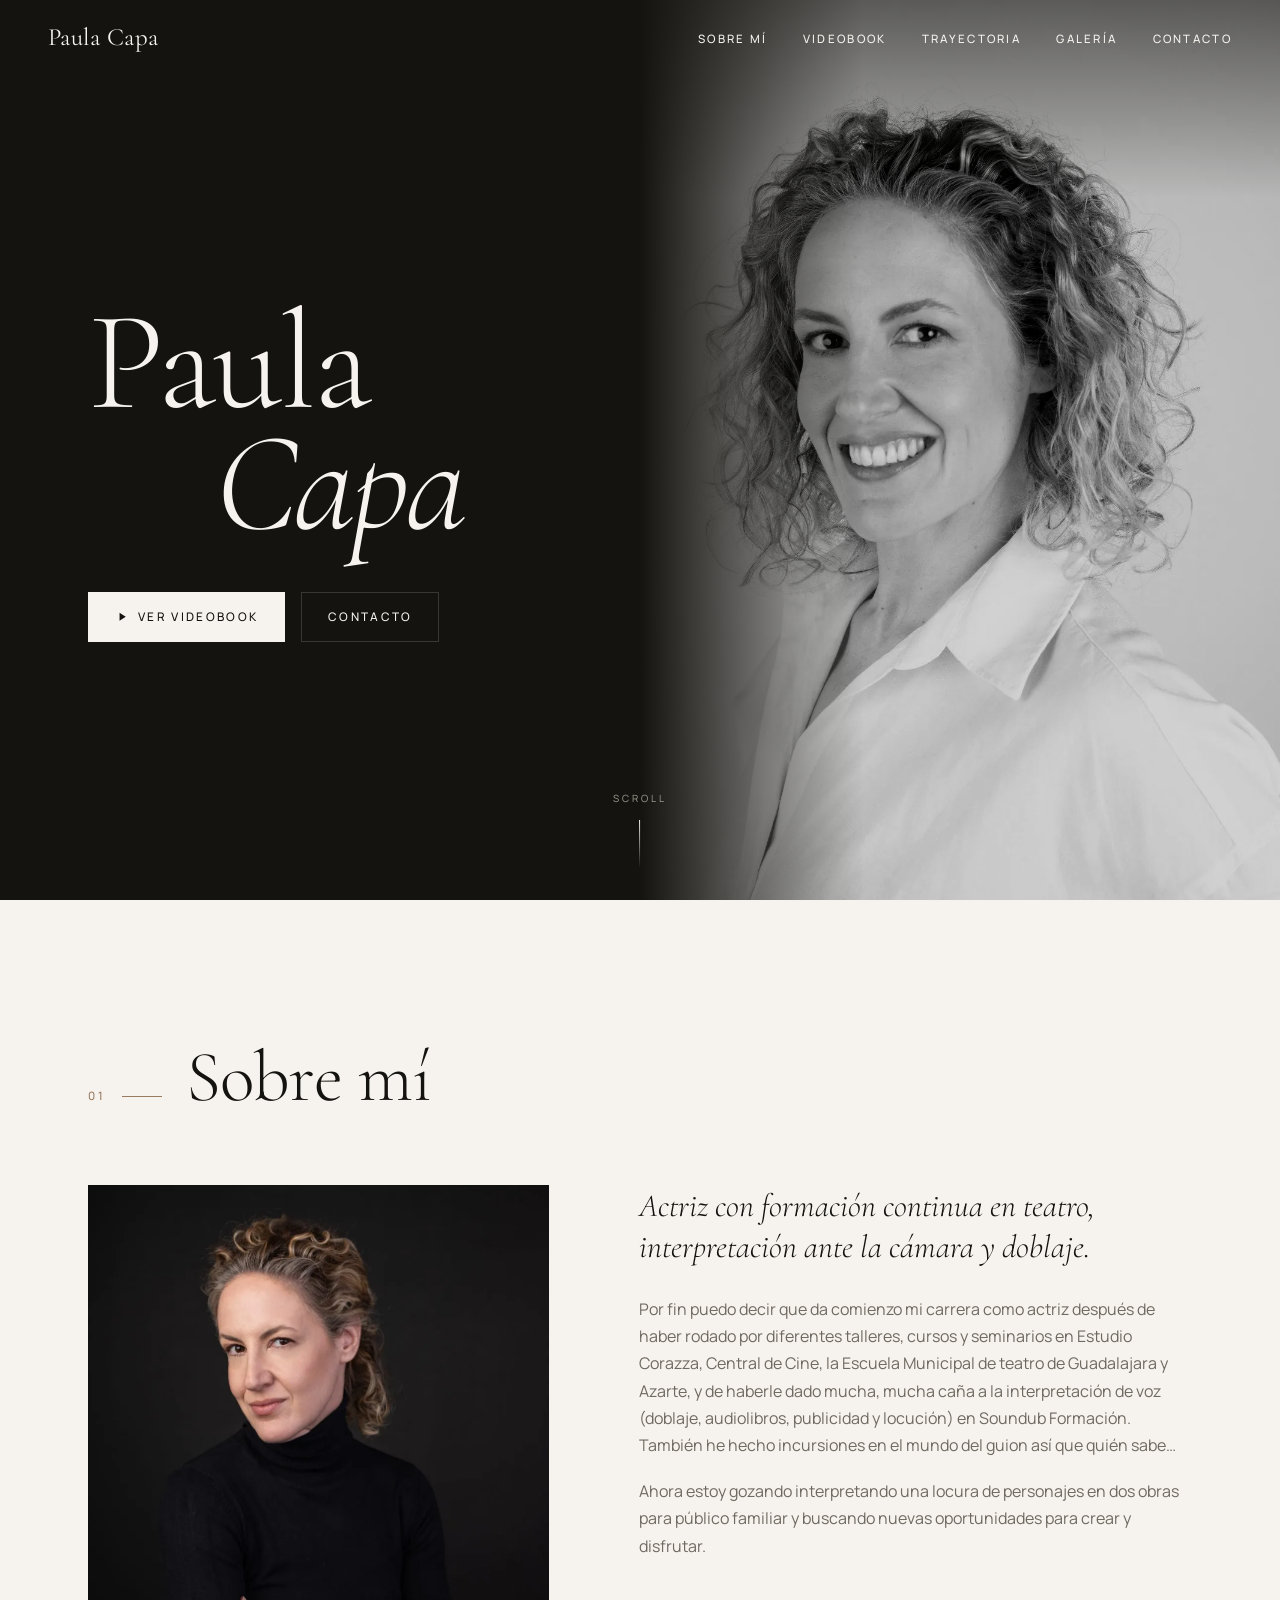
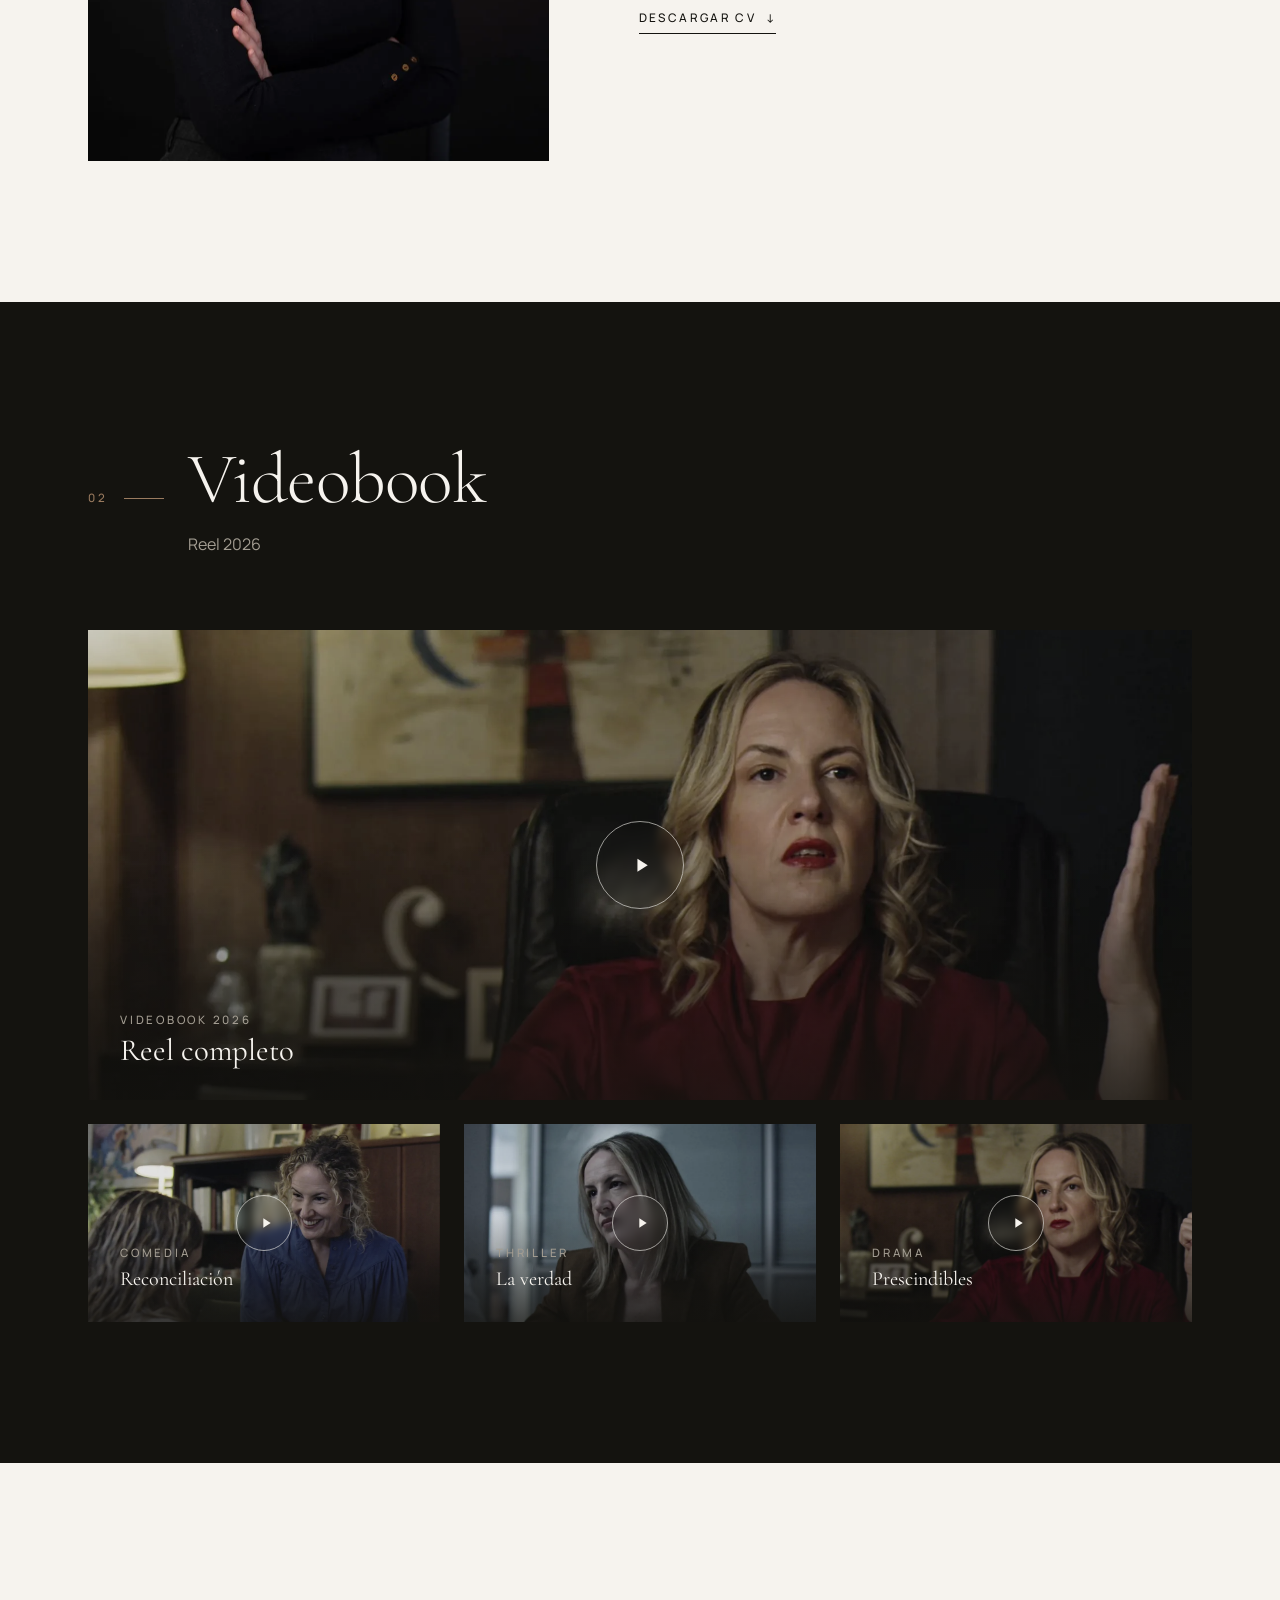
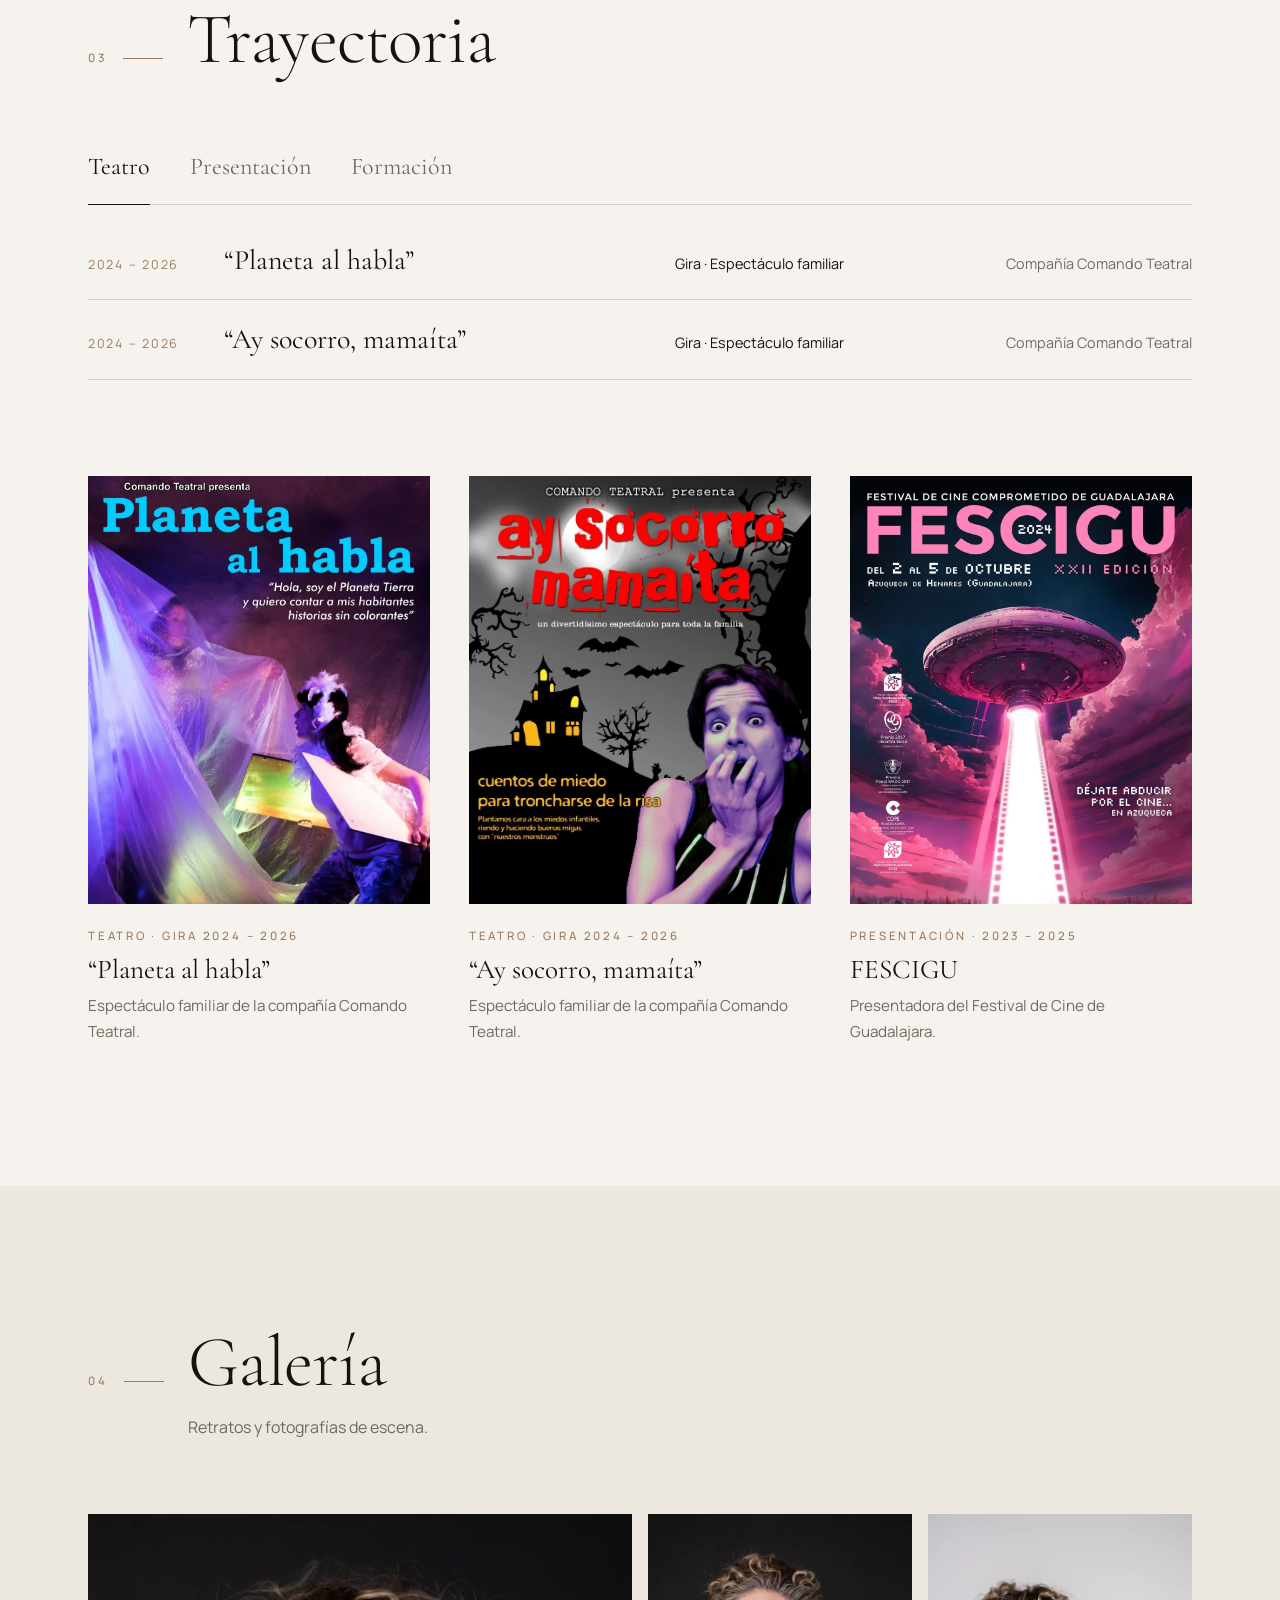
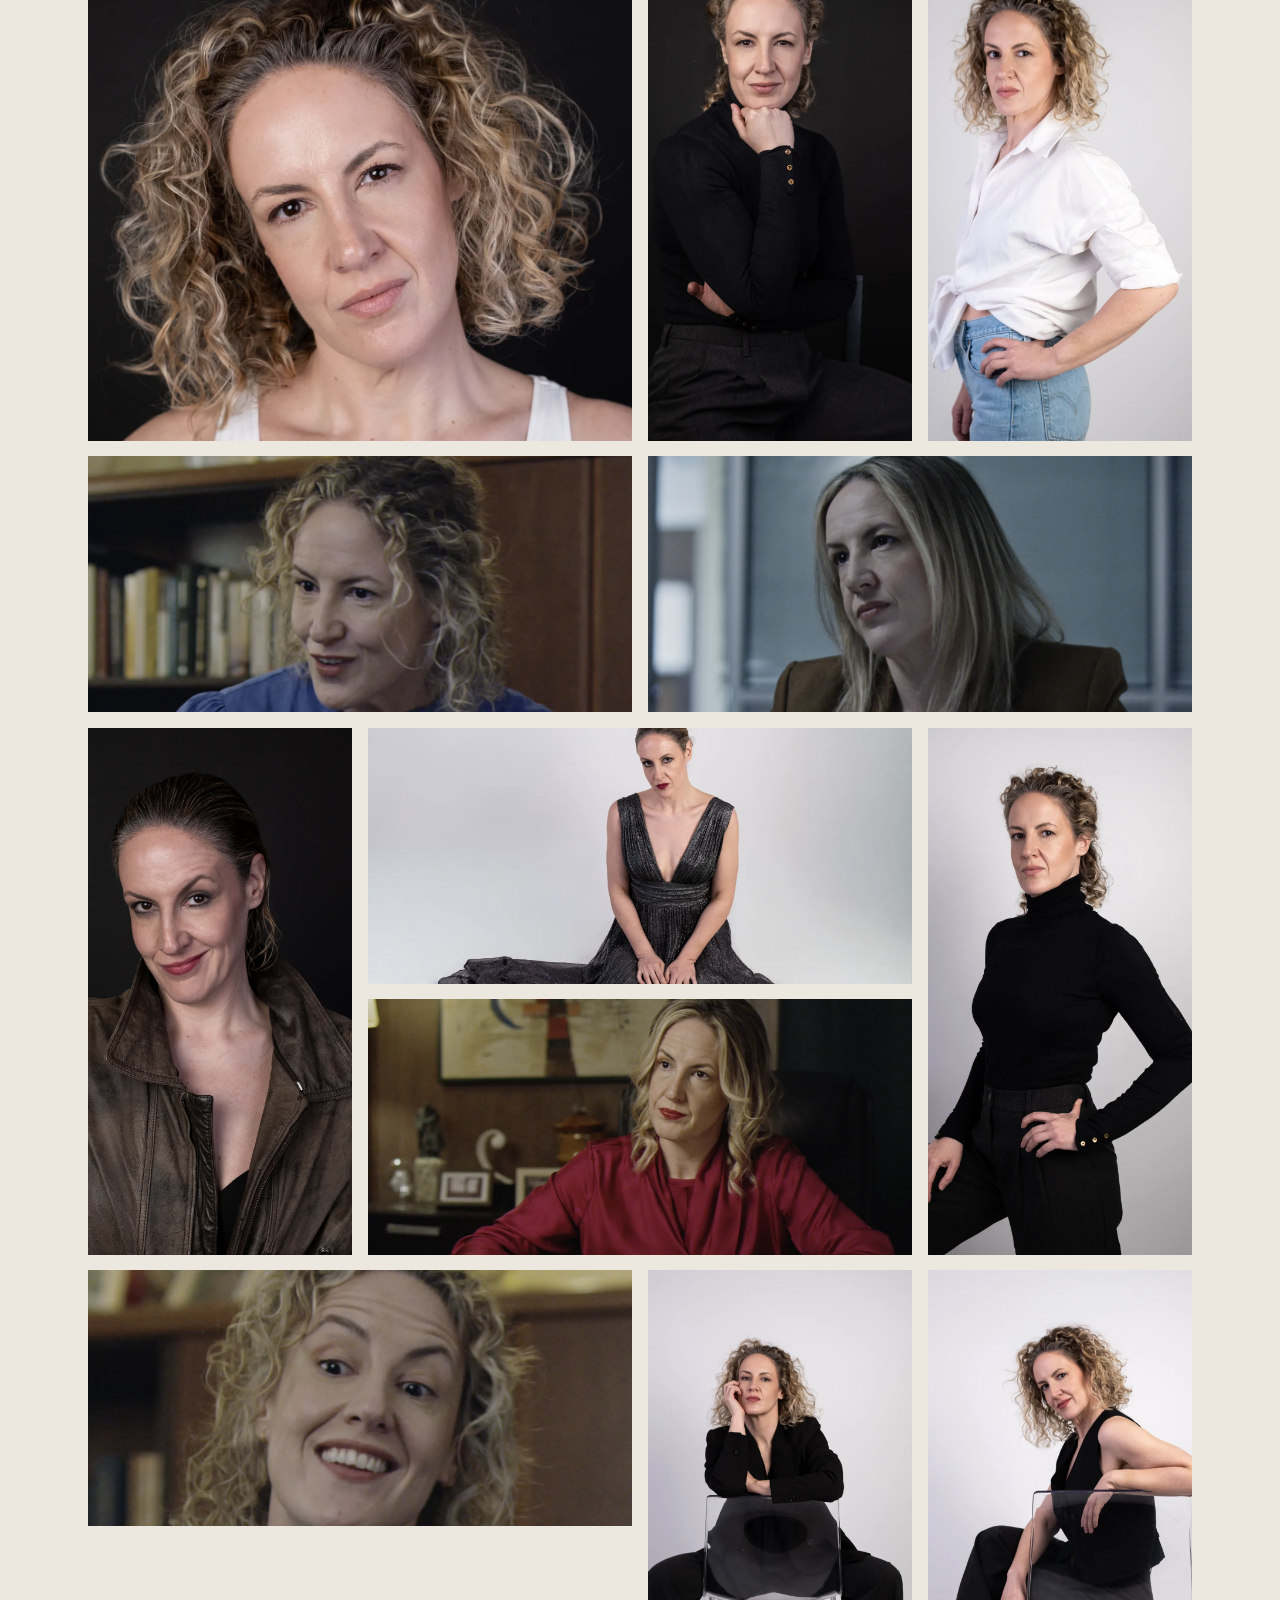
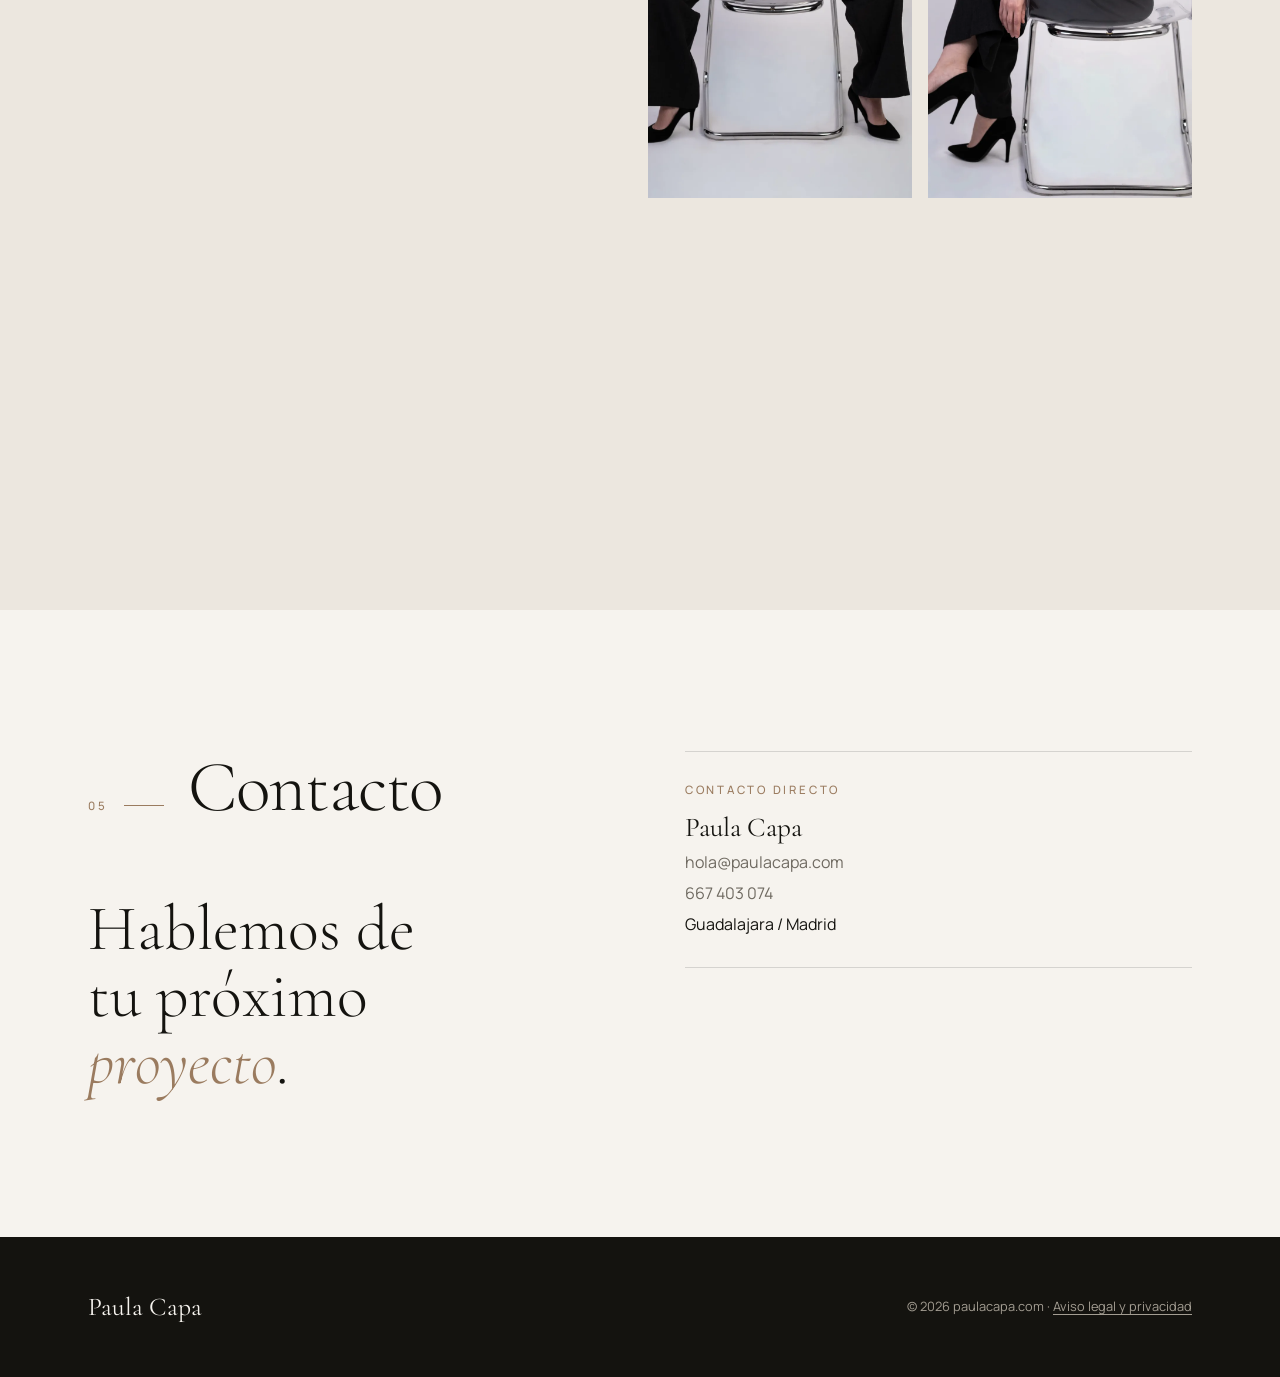
==== index.html @ 939f69a4 "Añadir aviso legal y privacidad, y rediseñar la página 404" ====
<!doctype html>
<html lang="es">
<head>
  <meta charset="utf-8">
  <meta name="viewport" content="width=device-width, initial-scale=1">
  <title>Paula Capa · Actriz</title>
  <meta name="description" content="Web oficial de Paula Capa, actriz formada en teatro, interpretación ante la cámara y doblaje. Guadalajara / Madrid.">
  <link rel="canonical" href="https://paulacapa.com/">

  <meta property="og:type" content="website">
  <meta property="og:url" content="https://paulacapa.com/">
  <meta property="og:site_name" content="Paula Capa">
  <meta property="og:locale" content="es_ES">
  <meta property="og:title" content="Paula Capa · Actriz">
  <meta property="og:description" content="Actriz de teatro, cámara y doblaje. Videobook, trayectoria y contacto.">
  <meta property="og:image" content="https://paulacapa.com/img/og-image.jpg">
  <meta property="og:image:width" content="1200">
  <meta property="og:image:height" content="630">
  <meta property="og:image:alt" content="Paula Capa, actriz">
  <meta name="twitter:card" content="summary_large_image">
  <meta name="twitter:title" content="Paula Capa · Actriz">
  <meta name="twitter:description" content="Actriz de teatro, cámara y doblaje. Videobook, trayectoria y contacto.">
  <meta name="twitter:image" content="https://paulacapa.com/img/og-image.jpg">
  <meta name="theme-color" content="#14130f">

  <!-- Datos estructurados para buscadores: la web, Paula y las escenas del videobook -->
  <script type="application/ld+json">
  {
    "@context": "https://schema.org",
    "@graph": [
      {
        "@type": "WebSite",
        "@id": "https://paulacapa.com/#website",
        "url": "https://paulacapa.com/",
        "name": "Paula Capa",
        "inLanguage": "es",
        "about": { "@id": "https://paulacapa.com/#paula" }
      },
      {
        "@type": "Person",
        "@id": "https://paulacapa.com/#paula",
        "name": "Paula Capa",
        "jobTitle": "Actriz",
        "description": "Actriz con formación continua en teatro, interpretación ante la cámara y doblaje.",
        "url": "https://paulacapa.com/",
        "image": "https://paulacapa.com/img/hero.jpg",
        "email": "mailto:hola@paulacapa.com",
        "telephone": "+34667403074",
        "address": { "@type": "PostalAddress", "addressLocality": "Guadalajara", "addressCountry": "ES" },
        "workLocation": [
          { "@type": "Place", "name": "Guadalajara, España" },
          { "@type": "Place", "name": "Madrid, España" }
        ],
        "knowsAbout": ["Teatro", "Interpretación ante la cámara", "Doblaje", "Locución"],
        "sameAs": ["https://www.youtube.com/@PaulaCapaActriz"]
      },
      {
        "@type": "VideoObject",
        "name": "Reconciliación · Paula Capa",
        "description": "Escena de comedia del videobook de la actriz Paula Capa.",
        "thumbnailUrl": ["https://paulacapa.com/img/escena-1.jpg", "https://i.ytimg.com/vi/hcMBLyJpUlI/hqdefault.jpg"],
        "uploadDate": "2026-10-24T08:51:51-07:00",
        "duration": "PT3M13S",
        "contentUrl": "https://www.youtube.com/watch?v=hcMBLyJpUlI",
        "embedUrl": "https://www.youtube-nocookie.com/embed/hcMBLyJpUlI",
        "actor": { "@id": "https://paulacapa.com/#paula" }
      },
      {
        "@type": "VideoObject",
        "name": "La verdad · Paula Capa",
        "description": "Escena de thriller del videobook de la actriz Paula Capa.",
        "thumbnailUrl": ["https://paulacapa.com/img/escena-2.jpg", "https://i.ytimg.com/vi/iap1M3OZQ5w/hqdefault.jpg"],
        "uploadDate": "2026-10-24T08:50:42-07:00",
        "duration": "PT1M54S",
        "contentUrl": "https://www.youtube.com/watch?v=iap1M3OZQ5w",
        "embedUrl": "https://www.youtube-nocookie.com/embed/iap1M3OZQ5w",
        "actor": { "@id": "https://paulacapa.com/#paula" }
      },
      {
        "@type": "VideoObject",
        "name": "Prescindibles · Paula Capa",
        "description": "Escena dramática del videobook de la actriz Paula Capa.",
        "thumbnailUrl": ["https://paulacapa.com/img/escena-3.jpg", "https://i.ytimg.com/vi/OYvXvXSDY5Y/hqdefault.jpg"],
        "uploadDate": "2026-10-24T08:51:25-07:00",
        "duration": "PT2M50S",
        "contentUrl": "https://www.youtube.com/watch?v=OYvXvXSDY5Y",
        "embedUrl": "https://www.youtube-nocookie.com/embed/OYvXvXSDY5Y",
        "actor": { "@id": "https://paulacapa.com/#paula" }
      }
    ]
  }
  </script>

  <link rel="icon" href="favicon.ico" sizes="48x48">
  <link rel="icon" href="icon-192.png" type="image/png" sizes="192x192">
  <link rel="apple-touch-icon" href="apple-touch-icon.png">

  <link rel="preload" href="fonts/cormorant-garamond.woff2" as="font" type="font/woff2" crossorigin>
  <link rel="preload" href="fonts/manrope.woff2" as="font" type="font/woff2" crossorigin>
  <link rel="stylesheet" href="css/styles.css">

  <!-- Marca las imágenes que aún no existen para mostrar su placeholder -->
  <script>
    document.documentElement.classList.add('js');
    document.addEventListener('error', function (e) {
      var t = e.target;
      if (t.tagName === 'IMG' && t.closest('.media')) t.closest('.media').classList.add('is-empty');
    }, true);
  </script>
  <script src="js/main.js" defer></script>
</head>
<body>

  <a class="skip-link" href="#inicio">Saltar al contenido</a>

  <!-- ============ CABECERA ============ -->
  <header class="site-header" id="top">
    <div class="header-inner">
      <a href="#inicio" class="brand" aria-label="Paula Capa, inicio">Paula Capa</a>

      <nav class="main-nav" id="main-nav" aria-label="Principal">
        <ul>
          <li><a href="#sobre-mi">Sobre mí</a></li>
          <li><a href="#videobook">Videobook</a></li>
          <li><a href="#trayectoria">Trayectoria</a></li>
          <li><a href="#galeria">Galería</a></li>
          <li><a href="#contacto">Contacto</a></li>
        </ul>
      </nav>

      <button class="nav-toggle" aria-controls="main-nav" aria-expanded="false" aria-label="Abrir menú">
        <span></span><span></span>
      </button>
    </div>
  </header>

  <main>

    <!-- ============ HERO ============ -->
    <section class="hero" id="inicio">
      <div class="hero-media">
        <figure class="media media--hero" data-label="Retrato principal · vertical">
          <picture><source srcset="img/hero.webp" type="image/webp"><img src="img/hero.jpg" alt="Retrato de Paula Capa" width="1066" height="1600" fetchpriority="high"></picture>
        </figure>
      </div>

      <div class="hero-content">
        <h1 class="hero-title reveal">
          <span>Paula</span>
          <span class="indent">Capa</span>
        </h1>
        <div class="hero-actions reveal">
          <a href="#videobook" class="btn btn--solid">
            <svg viewBox="0 0 24 24" aria-hidden="true"><path d="M8 5v14l11-7z"/></svg>
            Ver videobook
          </a>
          <a href="#contacto" class="btn btn--ghost">Contacto</a>
        </div>
      </div>

      <a href="#sobre-mi" class="scroll-cue" aria-label="Ir a Sobre mí">
        <span>Scroll</span>
      </a>
    </section>

    <!-- ============ SOBRE MÍ ============ -->
    <section class="section about" id="sobre-mi">
      <div class="container">
        <header class="section-head reveal">
          <span class="section-index">01</span>
          <h2 class="section-title">Sobre mí</h2>
        </header>

        <div class="about-grid">
          <figure class="media media--portrait about-photo reveal" data-label="Retrato · Sobre mí">
            <picture><source srcset="img/sobre-mi.webp" type="image/webp"><img src="img/sobre-mi.jpg" alt="Paula Capa con jersey negro, sonriendo" loading="lazy" width="933" height="1400"></picture>
          </figure>

          <div class="about-text">
            <p class="lead reveal">
              Actriz con formación continua en teatro, interpretación ante la cámara y doblaje.
            </p>
            <p class="reveal">
              Por fin puedo decir que da comienzo mi carrera como actriz después de haber rodado por diferentes
              talleres, cursos y seminarios en Estudio Corazza, Central de Cine, la Escuela Municipal de teatro
              de Guadalajara y Azarte, y de haberle dado mucha, mucha caña a la interpretación de voz (doblaje,
              audiolibros, publicidad y locución) en Soundub Formación. También he hecho incursiones en el mundo
              del guion así que quién sabe…
            </p>
            <p class="reveal">
              Ahora estoy gozando interpretando una locura de personajes en dos obras para público familiar y
              buscando nuevas oportunidades para crear y disfrutar.
            </p>

            <div class="about-actions reveal">
              <a href="docs/cv-paula-capa.pdf" class="link-arrow" download>Descargar CV <span aria-hidden="true">↓</span></a>
            </div>
          </div>
        </div>
      </div>
    </section>

    <!-- ============ VIDEOBOOK ============ -->
    <section class="section section--dark videobook" id="videobook">
      <div class="container">
        <header class="section-head reveal">
          <span class="section-index">02</span>
          <h2 class="section-title">Videobook</h2>
          <p class="section-intro">Reel 2026</p>
        </header>

        <!--
          data-youtube admite el ID del vídeo (p. ej. dQw4w9WgXcQ) o cualquier enlace de YouTube
          (youtube.com/watch?v=…, youtu.be/…, youtube.com/shorts/…). Vacío muestra «Vídeo próximamente».
        -->
        <button class="video-card video-card--main reveal" data-youtube="" aria-label="Reproducir videobook">
          <figure class="media media--cinema" data-label="Miniatura del videobook">
            <picture><source srcset="img/videobook.webp" type="image/webp"><img src="img/videobook.jpg" alt="Videobook de Paula Capa" width="2000" height="815"></picture>
          </figure>
          <span class="play" aria-hidden="true"><svg viewBox="0 0 24 24"><path d="M8 5v14l11-7z"/></svg></span>
          <span class="video-caption">
            <span class="video-kicker">Videobook 2026</span>
            <span class="video-title">Reel completo</span>
          </span>
        </button>

        <div class="video-row">
          <button class="video-card reveal" data-youtube="hcMBLyJpUlI" aria-label="Reproducir escena «Reconciliación»">
            <figure class="media media--wide" data-label="Reconciliación · 16:9">
              <picture><source srcset="img/escena-1.webp" type="image/webp"><img src="img/escena-1.jpg" alt="Fotograma de «Reconciliación»" loading="lazy" width="1200" height="718"></picture>
            </figure>
            <span class="play play--sm" aria-hidden="true"><svg viewBox="0 0 24 24"><path d="M8 5v14l11-7z"/></svg></span>
            <span class="video-caption">
              <span class="video-kicker">Comedia</span>
              <span class="video-title">Reconciliación</span>
            </span>
          </button>
          <button class="video-card reveal" data-youtube="iap1M3OZQ5w" aria-label="Reproducir escena «La verdad»">
            <figure class="media media--wide" data-label="La verdad · 16:9">
              <picture><source srcset="img/escena-2.webp" type="image/webp"><img src="img/escena-2.jpg" alt="Fotograma de «La verdad»" loading="lazy" width="1200" height="600"></picture>
            </figure>
            <span class="play play--sm" aria-hidden="true"><svg viewBox="0 0 24 24"><path d="M8 5v14l11-7z"/></svg></span>
            <span class="video-caption">
              <span class="video-kicker">Thriller</span>
              <span class="video-title">La verdad</span>
            </span>
          </button>
          <button class="video-card reveal" data-youtube="OYvXvXSDY5Y" aria-label="Reproducir escena «Prescindibles»">
            <figure class="media media--wide" data-label="Prescindibles · 16:9">
              <picture><source srcset="img/escena-3.webp" type="image/webp"><img src="img/escena-3.jpg" alt="Fotograma de «Prescindibles»" loading="lazy" width="2000" height="850"></picture>
            </figure>
            <span class="play play--sm" aria-hidden="true"><svg viewBox="0 0 24 24"><path d="M8 5v14l11-7z"/></svg></span>
            <span class="video-caption">
              <span class="video-kicker">Drama</span>
              <span class="video-title">Prescindibles</span>
            </span>
          </button>
        </div>
      </div>
    </section>

    <!-- ============ TRAYECTORIA ============ -->
    <section class="section credits" id="trayectoria">
      <div class="container">
        <header class="section-head reveal">
          <span class="section-index">03</span>
          <h2 class="section-title">Trayectoria</h2>
        </header>

        <div class="tabs reveal" role="tablist" aria-label="Categorías de trayectoria">
          <button role="tab" id="tab-teatro" aria-controls="panel-teatro" aria-selected="true">Teatro</button>
          <button role="tab" id="tab-presentacion" aria-controls="panel-presentacion" aria-selected="false" tabindex="-1">Presentación</button>
          <button role="tab" id="tab-formacion" aria-controls="panel-formacion" aria-selected="false" tabindex="-1">Formación</button>
        </div>

        <div class="tab-panel" id="panel-teatro" role="tabpanel" aria-labelledby="tab-teatro">
          <ol class="credit-list">
            <li><span class="c-year">2024 – 2026</span><span class="c-title">“Planeta al habla”</span><span class="c-role">Gira · Espectáculo familiar</span><span class="c-dir">Compañía Comando Teatral</span></li>
            <li><span class="c-year">2024 – 2026</span><span class="c-title">“Ay socorro, mamaíta”</span><span class="c-role">Gira · Espectáculo familiar</span><span class="c-dir">Compañía Comando Teatral</span></li>
          </ol>
        </div>

        <div class="tab-panel" id="panel-presentacion" role="tabpanel" aria-labelledby="tab-presentacion" hidden>
          <ol class="credit-list">
            <li><span class="c-year">2023 – 2025</span><span class="c-title">Festival de Cine de Guadalajara</span><span class="c-role">Presentadora</span><span class="c-dir">FESCIGU</span></li>
          </ol>
        </div>

        <div class="tab-panel" id="panel-formacion" role="tabpanel" aria-labelledby="tab-formacion" hidden>
          <ol class="credit-list credit-list--detail">
            <li><span class="c-year">2025 – 2026</span><span class="c-title">Técnicas Tony Barr y Lesly Kahn<small class="c-detail">Central de Cine, con Javier Alcina</small></span><span class="c-role">Cámara</span></li>
            <li><span class="c-year">2025 – 2026</span><span class="c-title">Montaje “Manzanas”<small class="c-detail">Escuela de Teatro de Guadalajara, dirigido por Ana Vélez</small></span><span class="c-role">Teatro</span></li>
            <li><span class="c-year">2025 – 2026</span><span class="c-title">Montaje “Roxane Tenorio”<small class="c-detail">Escuela de Teatro de Guadalajara, dirigido por Ana Vélez</small></span><span class="c-role">Teatro</span></li>
            <li><span class="c-year">2025 – 2026</span><span class="c-title">Curso de ficción sonora<small class="c-detail">Proceso completo de creación y producción: guion, grabación de voces y postproducción</small></span><span class="c-role">Audiovisual</span></li>
            <li><span class="c-year">2024 – 2025</span><span class="c-title">Producción y distribución de vídeo podcasts<small class="c-detail">RTVE</small></span><span class="c-role">Audiovisual</span></li>
            <li><span class="c-year">2024 – 2025</span><span class="c-title">Guion de series de ficción<small class="c-detail">RTVE</small></span><span class="c-role">Audiovisual</span></li>
            <li><span class="c-year">2024 – 2025</span><span class="c-title">Taller de teatro en verso<small class="c-detail">Con Ana Vélez, en la Escuela de Teatro de Guadalajara</small></span><span class="c-role">Teatro</span></li>
            <li><span class="c-year">2024 – 2025</span><span class="c-title">Montaje “Soy Federico”<small class="c-detail">Dramaturgia y dirección de Ana Vélez, basado en las obras de Lorca</small></span><span class="c-role">Teatro</span></li>
            <li><span class="c-year">2023 – 2024</span><span class="c-title">Doblaje - Equiparación profesional<small class="c-detail">Soundub</small></span><span class="c-role">Doblaje</span></li>
            <li><span class="c-year">2023 – 2024</span><span class="c-title">Seminario Cuerpo Expresivo<small class="c-detail">Estudio Corazza, con Virginia de la Cruz y Pedro González</small></span><span class="c-role">Teatro</span></li>
            <li><span class="c-year">2023 – 2024</span><span class="c-title">Interpretación ante la cámara<small class="c-detail">Central de Cine: bases de la interpretación (Rocío Vidal), micro-emociones (Carmen Rico), arquetipos (Santi Senso), técnicas Tony Barr y Lesly Kahn (Javier Alcina) y técnica Chéjov (Eva Manjón)</small></span><span class="c-role">Cámara</span></li>
            <li><span class="c-year">2022 – 2023</span><span class="c-title">Curso de especialización de voz<small class="c-detail">Soundub: doblaje, publicidad, audiolibros y locución</small></span><span class="c-role">Doblaje</span></li>
            <li><span class="c-year">2022 – 2023</span><span class="c-title">Entrenamiento actoral de iniciación<small class="c-detail">Estudio Corazza, con Violeta Pérez</small></span><span class="c-role">Teatro</span></li>
          </ol>
        </div>

        <!-- Proyectos destacados -->
        <div class="highlights">
          <article class="highlight reveal">
            <figure class="media media--card" data-label="“Planeta al habla” · 4:5">
              <picture><source srcset="img/proyecto-1.webp" type="image/webp"><img src="img/proyecto-1.jpg" alt="Cartel de «Planeta al habla», de Comando Teatral" loading="lazy" width="957" height="1239"></picture>
            </figure>
            <p class="highlight-meta">Teatro · Gira 2024 – 2026</p>
            <h3 class="highlight-title">“Planeta al habla”</h3>
            <p>Espectáculo familiar de la compañía Comando Teatral.</p>
          </article>
          <article class="highlight reveal">
            <figure class="media media--card media--top" data-label="“Ay socorro, mamaíta” · 4:5">
              <picture><source srcset="img/proyecto-2.webp" type="image/webp"><img src="img/proyecto-2.jpg" alt="Cartel de «Ay socorro, mamaíta», de Comando Teatral" loading="lazy" width="785" height="1111"></picture>
            </figure>
            <p class="highlight-meta">Teatro · Gira 2024 – 2026</p>
            <h3 class="highlight-title">“Ay socorro, mamaíta”</h3>
            <p>Espectáculo familiar de la compañía Comando Teatral.</p>
          </article>
          <article class="highlight reveal">
            <figure class="media media--card media--top" data-label="FESCIGU · 4:5">
              <picture><source srcset="img/proyecto-3.webp" type="image/webp"><img src="img/proyecto-3.jpg" alt="Cartel del Festival de Cine Comprometido de Guadalajara FESCIGU 2024" loading="lazy" width="1100" height="1565"></picture>
            </figure>
            <p class="highlight-meta">Presentación · 2023 – 2025</p>
            <h3 class="highlight-title">FESCIGU</h3>
            <p>Presentadora del Festival de Cine de Guadalajara.</p>
          </article>
        </div>
      </div>
    </section>

    <!-- ============ GALERÍA ============ -->
    <section class="section section--soft gallery" id="galeria">
      <div class="container">
        <header class="section-head reveal">
          <span class="section-index">04</span>
          <h2 class="section-title">Galería</h2>
          <p class="section-intro">Retratos y fotografías de escena.</p>
        </header>

        <div class="gallery-grid">
          <a href="img/galeria-1.jpg" class="gallery-item g-big reveal"><figure class="media" data-label="Foto 1"><picture><source srcset="img/galeria-1.webp" type="image/webp"><img src="img/galeria-1.jpg" alt="Retrato de Paula Capa con camiseta blanca de tirantes" loading="lazy" width="1200" height="1800"></picture></figure></a>
          <a href="img/galeria-2.jpg" class="gallery-item g-tall reveal"><figure class="media" data-label="Foto 2"><picture><source srcset="img/galeria-2.webp" type="image/webp"><img src="img/galeria-2.jpg" alt="Paula Capa sentada con jersey negro, la mano en la barbilla" loading="lazy" width="1200" height="1800"></picture></figure></a>
          <a href="img/galeria-3.jpg" class="gallery-item g-wide reveal"><figure class="media" data-label="Foto 3"><picture><source srcset="img/galeria-3.webp" type="image/webp"><img src="img/galeria-3.jpg" alt="Fotograma de «Reconciliación»" loading="lazy" width="1614" height="1202"></picture></figure></a>
          <a href="img/galeria-4.jpg" class="gallery-item g-wide reveal"><figure class="media" data-label="Foto 4"><picture><source srcset="img/galeria-4.webp" type="image/webp"><img src="img/galeria-4.jpg" alt="Fotograma de «La verdad»" loading="lazy" width="1800" height="1094"></picture></figure></a>
          <a href="img/galeria-5.jpg" class="gallery-item g-tall reveal"><figure class="media" data-label="Foto 5"><picture><source srcset="img/galeria-5.webp" type="image/webp"><img src="img/galeria-5.jpg" alt="Paula Capa con camisa blanca y vaqueros" loading="lazy" width="1200" height="1800"></picture></figure></a>
          <a href="img/galeria-6.jpg" class="gallery-item g-tall reveal"><figure class="media" data-label="Foto 6"><picture><source srcset="img/galeria-6.webp" type="image/webp"><img src="img/galeria-6.jpg" alt="Paula Capa sonriendo con chaqueta de cuero" loading="lazy" width="1200" height="1800"></picture></figure></a>
          <a href="img/galeria-7.jpg" class="gallery-item g-wide reveal"><figure class="media" data-label="Foto 7"><picture><source srcset="img/galeria-7.webp" type="image/webp"><img src="img/galeria-7.jpg" alt="Paula Capa sentada en el suelo con vestido largo" loading="lazy" width="1800" height="1200"></picture></figure></a>
          <a href="img/galeria-8.jpg" class="gallery-item g-wide reveal"><figure class="media" data-label="Foto 8"><picture><source srcset="img/galeria-8.webp" type="image/webp"><img src="img/galeria-8.jpg" alt="Fotograma de «Prescindibles»" loading="lazy" width="1800" height="946"></picture></figure></a>
          <a href="img/galeria-9.jpg" class="gallery-item g-tall reveal"><figure class="media" data-label="Foto 9"><picture><source srcset="img/galeria-9.webp" type="image/webp"><img src="img/galeria-9.jpg" alt="Paula Capa de pie con jersey negro de cuello alto" loading="lazy" width="1200" height="1800"></picture></figure></a>
          <a href="img/galeria-10.jpg" class="gallery-item g-wide reveal"><figure class="media" data-label="Foto 10"><picture><source srcset="img/galeria-10.webp" type="image/webp"><img src="img/galeria-10.jpg" alt="Fotograma de «Reconciliación»" loading="lazy" width="1734" height="1140"></picture></figure></a>
          <a href="img/galeria-11.jpg" class="gallery-item g-tall reveal"><figure class="media" data-label="Foto 11"><picture><source srcset="img/galeria-11.webp" type="image/webp"><img src="img/galeria-11.jpg" alt="Paula Capa sentada al revés en una silla, con traje negro" loading="lazy" width="1200" height="1800"></picture></figure></a>
          <a href="img/galeria-12.jpg" class="gallery-item g-tall reveal"><figure class="media" data-label="Foto 12"><picture><source srcset="img/galeria-12.webp" type="image/webp"><img src="img/galeria-12.jpg" alt="Paula Capa sentada en una silla con chaleco negro" loading="lazy" width="1200" height="1800"></picture></figure></a>
          <a href="img/galeria-13.jpg" class="gallery-item g-wide reveal"><figure class="media" data-label="Foto 13"><picture><source srcset="img/galeria-13.webp" type="image/webp"><img src="img/galeria-13.jpg" alt="Fotograma de «La verdad»" loading="lazy" width="1800" height="884"></picture></figure></a>
          <a href="img/galeria-14.jpg" class="gallery-item g-wide reveal"><figure class="media" data-label="Foto 14"><picture><source srcset="img/galeria-14.webp" type="image/webp"><img src="img/galeria-14.jpg" alt="Fotograma de «Prescindibles»" loading="lazy" width="1800" height="897"></picture></figure></a>
          <a href="img/galeria-15.jpg" class="gallery-item g-wide reveal"><figure class="media" data-label="Foto 15"><picture><source srcset="img/galeria-15.webp" type="image/webp"><img src="img/galeria-15.jpg" alt="Fotograma de «Reconciliación»" loading="lazy" width="1754" height="1258"></picture></figure></a>
        </div>
      </div>
    </section>

    <!-- ============ CONTACTO ============ -->
    <section class="section contact" id="contacto">
      <div class="container contact-grid">
        <div>
          <header class="section-head reveal">
            <span class="section-index">05</span>
            <h2 class="section-title">Contacto</h2>
          </header>
          <p class="contact-claim reveal">Hablemos de tu&nbsp;próximo <em>proyecto</em>.</p>
        </div>

        <div class="contact-cards">
          <div class="contact-card reveal">
            <p class="contact-label">Contacto directo</p>
            <p class="contact-name">Paula Capa</p>
            <a href="mailto:hola@paulacapa.com">hola@paulacapa.com</a>
            <a href="tel:+34667403074">667 403 074</a>
            <p>Guadalajara / Madrid</p>
          </div>
        </div>
      </div>
    </section>

  </main>

  <!-- ============ PIE ============ -->
  <footer class="site-footer">
    <div class="container footer-inner">
      <a href="#inicio" class="footer-brand">Paula Capa</a>
      <p class="footer-copy">© <span id="year">2026</span> paulacapa.com · <a href="aviso-legal.html">Aviso legal y privacidad</a></p>
    </div>
  </footer>

  <!-- ============ LIGHTBOX (galería y vídeo) ============ -->
  <div class="lightbox" id="lightbox" role="dialog" aria-modal="true" aria-label="Visor" hidden>
    <button class="lb-close" aria-label="Cerrar">×</button>
    <button class="lb-nav lb-prev" aria-label="Anterior">‹</button>
    <div class="lb-stage"></div>
    <button class="lb-nav lb-next" aria-label="Siguiente">›</button>
    <p class="lb-counter" aria-live="polite"></p>
  </div>

</body>
</html>
---- css/styles.css ----
/* =========================================================
   Paula Capa · Actriz
   ========================================================= */

/* Fuentes alojadas en la propia web (SIL Open Font License, ver fonts/OFL-*.txt).
   Son variables: un archivo cubre todos los pesos. */
@font-face {
  font-family: "Cormorant Garamond";
  font-style: normal;
  font-weight: 300 700;
  font-display: swap;
  src: url("../fonts/cormorant-garamond.woff2") format("woff2");
}
@font-face {
  font-family: "Cormorant Garamond";
  font-style: italic;
  font-weight: 300 700;
  font-display: swap;
  src: url("../fonts/cormorant-garamond-italic.woff2") format("woff2");
}
@font-face {
  font-family: "Manrope";
  font-style: normal;
  font-weight: 200 800;
  font-display: swap;
  src: url("../fonts/manrope.woff2") format("woff2");
}

:root {
  --ink: #14130f;
  --ink-2: #1d1b17;
  --paper: #f6f3ee;
  --paper-2: #ece7df;
  --white: #fffdf9;
  --muted: #6f6a61;
  --muted-light: #a39d92;
  --line: rgba(20, 19, 15, .14);
  --line-light: rgba(246, 243, 238, .16);
  --accent: #9a7b5f;

  --serif: "Cormorant Garamond", "Times New Roman", serif;
  --sans: "Manrope", system-ui, -apple-system, "Segoe UI", sans-serif;

  --container: 1200px;
  --gutter: clamp(1rem, 4vw, 3rem);
  --section-y: clamp(5rem, 11vw, 9rem);
  --header-h: 76px;
  --ease: cubic-bezier(.22, .61, .36, 1);
}

*, *::before, *::after { box-sizing: border-box; }

html { scroll-behavior: smooth; scroll-padding-top: var(--header-h); }

body {
  margin: 0;
  background: var(--paper);
  color: var(--ink);
  font-family: var(--sans);
  font-weight: 400;
  font-size: 1rem;
  line-height: 1.7;
  -webkit-font-smoothing: antialiased;
  text-rendering: optimizeLegibility;
}

img { max-width: 100%; height: auto; display: block; }
a { color: inherit; text-decoration: none; }
button { font: inherit; color: inherit; background: none; border: 0; cursor: pointer; padding: 0; }
h1, h2, h3, p, ol, ul, dl, dd, figure { margin: 0; }
ul, ol { padding: 0; list-style: none; }

:focus-visible { outline: 1px solid var(--accent); outline-offset: 4px; }

.skip-link {
  position: absolute; left: 1rem; top: -3rem; z-index: 200;
  background: var(--paper); color: var(--ink); padding: .5rem 1rem;
}
.skip-link:focus { top: 1rem; }

.container {
  width: 100%;
  max-width: var(--container);
  margin-inline: auto;
  padding-inline: var(--gutter);
}

/* ---------- Placeholders de imagen ---------- */

.media {
  position: relative;
  overflow: hidden;
  background: var(--paper-2);
}
/* <picture> solo elige el formato (WebP o JPG): el <img> se mide respecto al marco */
.media picture { display: contents; }
.media img {
  width: 100%; height: 100%;
  object-fit: cover;
  transition: transform 1.2s var(--ease), filter .6s var(--ease);
}
.media.is-empty img { display: none; }
.media.is-empty {
  background:
    repeating-linear-gradient(135deg, transparent 0 14px, rgba(20, 19, 15, .035) 14px 15px),
    var(--paper-2);
}
.media.is-empty::after {
  content: attr(data-label);
  position: absolute; inset: 0;
  display: grid; place-items: center;
  padding: 1rem;
  text-align: center;
  font-family: var(--sans);
  font-size: .68rem;
  letter-spacing: .18em;
  text-transform: uppercase;
  color: var(--muted);
}
.section--dark .media.is-empty,
.hero .media.is-empty {
  background:
    repeating-linear-gradient(135deg, transparent 0 14px, rgba(246, 243, 238, .04) 14px 15px),
    #24221d;
}
.section--soft .media.is-empty {
  background:
    repeating-linear-gradient(135deg, transparent 0 14px, rgba(20, 19, 15, .035) 14px 15px),
    var(--paper);
}
.video-card .media.is-empty::after { place-items: start end; text-align: right; padding: 1.25rem; }
.section--dark .media.is-empty::after,
.hero .media.is-empty::after { color: var(--muted-light); }

.media--portrait { aspect-ratio: 4 / 5; }
.media--wide { aspect-ratio: 16 / 9; }
.media--cinema { aspect-ratio: 2.35 / 1; }
.media--card { aspect-ratio: 4 / 5; }

/* ---------- Tipografía común ---------- */

.eyebrow,
.section-index,
.contact-label,
.highlight-meta,
.video-kicker {
  font-family: var(--sans);
  font-size: .72rem;
  font-weight: 500;
  letter-spacing: .24em;
  text-transform: uppercase;
}

.section { padding-block: var(--section-y); }
.section--dark { background: var(--ink); color: var(--paper); }
.section--soft { background: var(--paper-2); }

.section-head {
  display: grid;
  grid-template-columns: auto 1fr;
  align-items: baseline;
  column-gap: 1.5rem;
  margin-bottom: clamp(2.5rem, 6vw, 4.5rem);
}
.section-index {
  color: var(--accent);
  position: relative;
  padding-right: 3.5rem;
}
.section-index::after {
  content: "";
  position: absolute; right: 0; top: 50%;
  width: 2.5rem; height: 1px;
  background: currentColor;
}
.section-title {
  font-family: var(--serif);
  font-weight: 300;
  font-size: clamp(2.6rem, 6vw, 4.5rem);
  line-height: 1;
  letter-spacing: -.01em;
}
.section-intro {
  grid-column: 2;
  margin-top: 1rem;
  max-width: 34rem;
  color: var(--muted);
}
.section--dark .section-intro { color: var(--muted-light); }

.lead {
  font-family: var(--serif);
  font-size: clamp(1.5rem, 2.6vw, 2rem);
  font-weight: 300;
  line-height: 1.3;
  font-style: italic;
  margin-bottom: 1.75rem;
}

/* ---------- Botones y enlaces ---------- */

.btn {
  display: inline-flex; align-items: center; gap: .6rem;
  height: 3.1rem;
  padding: 0 1.6rem;
  font-size: .74rem;
  font-weight: 500;
  letter-spacing: .2em;
  text-transform: uppercase;
  border: 1px solid currentColor;
  transition: background .35s var(--ease), color .35s var(--ease), border-color .35s var(--ease);
}
.btn svg { width: .85rem; height: .85rem; fill: currentColor; }
.btn--solid { background: var(--paper); color: var(--ink); border-color: var(--paper); }
.btn--solid:hover { background: transparent; color: var(--paper); }
.btn--ghost { color: var(--paper); border-color: var(--line-light); }
.btn--ghost:hover { border-color: var(--paper); background: var(--paper); color: var(--ink); }

.link-arrow {
  display: inline-flex; align-items: center; gap: .6rem;
  font-size: .74rem;
  font-weight: 500;
  letter-spacing: .2em;
  text-transform: uppercase;
  padding-bottom: .35rem;
  background: linear-gradient(currentColor, currentColor) left bottom / 100% 1px no-repeat;
  transition: background-size .4s var(--ease), gap .4s var(--ease);
}
.link-arrow:hover { gap: 1rem; background-size: 30% 1px; }

/* ---------- Cabecera ---------- */

.site-header {
  position: fixed; inset: 0 0 auto 0;
  z-index: 100;
  height: var(--header-h);
  color: var(--paper);
  transition: background .4s var(--ease), height .4s var(--ease), border-color .4s var(--ease);
  border-bottom: 1px solid transparent;
}
.site-header.is-scrolled {
  --header-h: 64px;
  background: rgba(20, 19, 15, .88);
  backdrop-filter: blur(12px);
  -webkit-backdrop-filter: blur(12px);
  border-bottom-color: var(--line-light);
}
.header-inner {
  height: 100%;
  max-width: 1440px;
  margin-inline: auto;
  padding-inline: var(--gutter);
  display: flex; align-items: center; justify-content: space-between;
  gap: 2rem;
}
.brand {
  font-family: var(--serif);
  font-size: 1.55rem;
  font-weight: 400;
  letter-spacing: .02em;
  transition: opacity .5s var(--ease), transform .5s var(--ease), visibility .5s;
}
/* Mientras el nombre grande de la portada está a la vista, el de la cabecera se oculta */
.js .site-header:not(.show-brand) .brand {
  opacity: 0;
  visibility: hidden;
  transform: translateY(-6px);
}

.main-nav { display: flex; align-items: center; gap: 3rem; }
.main-nav ul { display: flex; gap: 2.2rem; }
.main-nav a {
  font-size: .72rem;
  font-weight: 500;
  letter-spacing: .2em;
  text-transform: uppercase;
  position: relative;
  padding-block: .4rem;
}
.main-nav ul a::after {
  content: "";
  position: absolute; left: 0; bottom: 0;
  width: 100%; height: 1px;
  background: currentColor;
  transform: scaleX(0); transform-origin: right;
  transition: transform .4s var(--ease);
}
.main-nav ul a:hover::after,
.main-nav ul a.is-active::after { transform: scaleX(1); transform-origin: left; }


.nav-toggle {
  display: none;
  width: 2.75rem; height: 2.75rem;
  position: relative;
  z-index: 2;
}
.nav-toggle span {
  position: absolute; left: .6rem; right: .6rem;
  height: 1px; background: currentColor;
  transition: transform .4s var(--ease), top .4s var(--ease);
}
.nav-toggle span:first-child { top: 1.1rem; }
.nav-toggle span:last-child { top: 1.6rem; }
.nav-open .nav-toggle span:first-child { top: 1.35rem; transform: rotate(45deg); }
.nav-open .nav-toggle span:last-child { top: 1.35rem; transform: rotate(-45deg); }

/* ---------- Hero ---------- */

.hero {
  position: relative;
  min-height: 100svh;
  background: var(--ink);
  color: var(--paper);
  display: grid;
  grid-template-columns: minmax(0, 1fr) minmax(0, 1fr);
  overflow: hidden;
}
.hero-media {
  grid-column: 2;
  grid-row: 1;
  position: relative;
}
.media--hero { position: absolute; inset: 0; }
.media--hero img { filter: grayscale(1) brightness(.8) contrast(1.08); object-position: center 30%; }
.hero-media::after {
  content: "";
  position: absolute; inset: 0;
  background:
    linear-gradient(180deg, rgba(20, 19, 15, .55) 0%, rgba(20, 19, 15, 0) 22%),
    linear-gradient(90deg, var(--ink) 0%, rgba(20, 19, 15, 0) 35%);
  pointer-events: none;
}

.hero-content {
  grid-column: 1;
  grid-row: 1;
  position: relative;
  z-index: 2;
  align-self: center;
  padding: calc(var(--header-h) + 3rem) var(--gutter) 5rem max(var(--gutter), calc((100vw - 1200px) / 2 + var(--gutter)));
}
.hero .eyebrow { color: var(--muted-light); margin-bottom: 2rem; }
.hero-title {
  font-family: var(--serif);
  font-weight: 300;
  font-size: clamp(4.5rem, 11vw, 10.5rem);
  line-height: .86;
  letter-spacing: -.02em;
  margin-bottom: 3rem;
  /* El apellido invade la foto */
  margin-right: -40%;
}
.hero-title span { display: block; }
.hero-title .indent { padding-left: .9em; font-style: italic; }

.hero-actions { display: flex; flex-wrap: wrap; gap: 1rem; }

.scroll-cue {
  position: absolute; left: 50%; bottom: 2rem;
  z-index: 3;
  transform: translateX(-50%);
  display: flex; flex-direction: column; align-items: center; gap: .8rem;
  font-size: .62rem;
  letter-spacing: .3em;
  text-transform: uppercase;
  color: var(--muted-light);
}
.scroll-cue::after {
  content: "";
  width: 1px; height: 3rem;
  background: linear-gradient(var(--paper), transparent);
  animation: cue 2.4s var(--ease) infinite;
  transform-origin: top;
}
@keyframes cue {
  0% { transform: scaleY(0); opacity: 1; }
  60% { transform: scaleY(1); opacity: 1; }
  100% { transform: scaleY(1); opacity: 0; }
}

/* ---------- Sobre mí ---------- */

.about-grid {
  display: grid;
  grid-template-columns: 5fr 6fr;
  gap: clamp(2.5rem, 7vw, 7rem);
  align-items: start;
}
.about-photo img { object-position: center 15%; }
.about-text > p:not(.lead) { color: var(--muted); margin-bottom: 1.2rem; max-width: 36rem; }
.about-actions { display: flex; flex-wrap: wrap; gap: 2.5rem; margin-top: 3rem; }

/* ---------- Videobook ---------- */

.video-card {
  position: relative;
  display: block;
  width: 100%;
  text-align: left;
  color: var(--paper);
}
.video-card .media img { filter: grayscale(.35); object-position: 65% center; }
.video-card:hover .media img { transform: scale(1.04); filter: grayscale(0); }
.video-card .media::before {
  content: "";
  position: absolute; inset: 0; z-index: 1;
  background: linear-gradient(180deg, rgba(20, 19, 15, 0) 45%, rgba(20, 19, 15, .75) 100%);
  pointer-events: none;
}

.play {
  position: absolute; left: 50%; top: 50%; z-index: 2;
  width: 5.5rem; height: 5.5rem;
  transform: translate(-50%, -50%);
  display: grid; place-items: center;
  border: 1px solid rgba(246, 243, 238, .6);
  border-radius: 50%;
  backdrop-filter: blur(4px);
  -webkit-backdrop-filter: blur(4px);
  transition: transform .5s var(--ease), background .4s var(--ease);
}
.play svg { width: 1.4rem; fill: var(--paper); margin-left: .2rem; transition: fill .4s; }
.play--sm { width: 3.5rem; height: 3.5rem; }
.play--sm svg { width: 1rem; }
.video-card:hover .play { transform: translate(-50%, -50%) scale(1.08); background: var(--paper); }
.video-card:hover .play svg { fill: var(--ink); }

.video-caption {
  position: absolute; left: 0; right: 0; bottom: 0; z-index: 2;
  padding: clamp(1rem, 3vw, 2rem);
  display: flex; flex-direction: column; gap: .3rem;
}
.video-kicker { color: var(--muted-light); }
.video-title { font-family: var(--serif); font-size: clamp(1.3rem, 2.4vw, 2rem); line-height: 1.1; }
.video-row .video-title { font-size: 1.25rem; }

.video-row {
  display: grid;
  grid-template-columns: repeat(3, 1fr);
  gap: clamp(1rem, 2vw, 1.5rem);
  margin-top: clamp(1rem, 2vw, 1.5rem);
}

/* ---------- Trayectoria ---------- */

.tabs {
  display: flex; flex-wrap: wrap; gap: .5rem 2.5rem;
  border-bottom: 1px solid var(--line);
  margin-bottom: 1rem;
}
.tabs [role="tab"] {
  position: relative;
  padding: 0 0 1rem;
  font-family: var(--serif);
  font-size: 1.5rem;
  color: var(--muted);
  transition: color .3s;
}
.tabs [role="tab"]::after {
  content: "";
  position: absolute; left: 0; right: 0; bottom: -1px;
  height: 1px; background: var(--ink);
  transform: scaleX(0); transform-origin: left;
  transition: transform .45s var(--ease);
}
.tabs [role="tab"]:hover { color: var(--ink); }
.tabs [role="tab"][aria-selected="true"] { color: var(--ink); }
.tabs [role="tab"][aria-selected="true"]::after { transform: scaleX(1); }

.tab-panel { animation: fade-up .6s var(--ease); }
@keyframes fade-up {
  from { opacity: 0; transform: translateY(10px); }
  to { opacity: 1; transform: none; }
}

.credit-list li {
  display: grid;
  grid-template-columns: 7.5rem 2fr 1fr 1.3fr;
  align-items: baseline;
  gap: 1rem;
  padding: 1.4rem 0;
  border-bottom: 1px solid var(--line);
  transition: padding .4s var(--ease), background .4s var(--ease);
}
.credit-list li:hover { padding-left: .75rem; }
.c-year { font-size: .78rem; letter-spacing: .14em; color: var(--accent); }
.c-title { font-family: var(--serif); font-size: clamp(1.3rem, 2.2vw, 1.75rem); line-height: 1.2; }
.c-role { font-size: .9rem; }
.c-dir { font-size: .9rem; color: var(--muted); text-align: right; }

.credit-list--detail li { grid-template-columns: 7.5rem 1fr 9rem; }
.credit-list--detail .c-role { text-align: right; color: var(--muted); font-size: .72rem; letter-spacing: .18em; text-transform: uppercase; }
.c-detail {
  display: block;
  max-width: 44rem;
  margin-top: .35rem;
  font-family: var(--sans);
  font-size: .9rem;
  line-height: 1.55;
  color: var(--muted);
}

.highlights {
  display: grid;
  grid-template-columns: repeat(3, 1fr);
  gap: clamp(1.5rem, 3vw, 2.5rem);
  margin-top: clamp(4rem, 8vw, 6rem);
}
.highlight .media { margin-bottom: 1.4rem; }
.highlight .media img { object-position: center 25%; }
.highlight .media--top img { object-position: center top; }
.highlight:hover .media img { transform: scale(1.04); }
.highlight-meta { color: var(--accent); margin-bottom: .5rem; }
.highlight-title {
  font-family: var(--serif);
  font-weight: 400;
  font-size: 1.7rem;
  line-height: 1.15;
  margin-bottom: .5rem;
}
.highlight p:last-child { color: var(--muted); font-size: .95rem; }

/* ---------- Galería ---------- */

.gallery-grid {
  display: grid;
  grid-template-columns: repeat(4, 1fr);
  grid-auto-rows: clamp(160px, 20vw, 260px);
  grid-auto-flow: dense;
  gap: clamp(.6rem, 1.2vw, 1rem);
}
.gallery-item { display: block; position: relative; overflow: hidden; }
.gallery-item .media { height: 100%; }
.gallery-item.g-tall { grid-row: span 2; }
.gallery-item.g-wide { grid-column: span 2; }
.gallery-item.g-big { grid-column: span 2; grid-row: span 2; }
.gallery-item img { filter: grayscale(.15); object-position: center 22%; }
.gallery-item:hover img { transform: scale(1.05); filter: grayscale(0); }
.gallery-item::after {
  content: "+";
  position: absolute; right: 1rem; bottom: .6rem;
  font-family: var(--serif);
  font-size: 2rem; line-height: 1;
  color: var(--white);
  opacity: 0;
  transform: translateY(6px);
  transition: opacity .4s, transform .4s var(--ease);
}
.gallery-item:hover::after { opacity: 1; transform: none; }
.gallery-item:has(.is-empty)::after { color: var(--muted); }

/* ---------- Contacto ---------- */

.contact-grid {
  display: grid;
  grid-template-columns: 1fr 1fr;
  gap: clamp(2.5rem, 7vw, 6rem);
  align-items: start;
}
.contact-claim {
  font-family: var(--serif);
  font-weight: 300;
  font-size: clamp(2.4rem, 5vw, 4rem);
  line-height: 1.05;
  max-width: 12ch;
}
.contact-claim em { color: var(--accent); }

.contact-cards { display: grid; gap: 0; border-top: 1px solid var(--line); }
.contact-card {
  display: flex; flex-direction: column; gap: .25rem;
  padding: 1.8rem 0;
  border-bottom: 1px solid var(--line);
}
.contact-label { color: var(--accent); margin-bottom: .5rem; }
.contact-name { font-family: var(--serif); font-size: 1.7rem; line-height: 1.2; }
.contact-card a {
  align-self: flex-start;
  color: var(--muted);
  transition: color .3s;
}
.contact-card a:hover { color: var(--ink); }

/* ---------- Pie ---------- */

.site-footer {
  background: var(--ink);
  color: var(--muted-light);
  padding-block: 3rem;
  font-size: .8rem;
}
.footer-inner {
  display: flex; flex-wrap: wrap; align-items: center; justify-content: space-between;
  gap: 1.5rem;
}
.footer-brand { font-family: var(--serif); font-size: 1.6rem; color: var(--paper); }
.footer-copy a { text-decoration: underline; text-underline-offset: .2em; transition: color .3s; }
.footer-copy a:hover { color: var(--paper); }

/* ---------- Lightbox ---------- */

.lightbox {
  position: fixed; inset: 0; z-index: 300;
  display: grid; place-items: center;
  background: rgba(14, 13, 11, .96);
  color: var(--paper);
  opacity: 0;
  transition: opacity .35s var(--ease);
}
.lightbox[hidden] { display: none; }
.lightbox.is-open { opacity: 1; }
.lb-stage {
  width: min(92vw, 1200px);
  height: min(84vh, 900px);
  display: flex; align-items: center; justify-content: center;
}
.lb-stage > picture { display: contents; }
.lb-stage > picture > img { max-width: 100%; max-height: 100%; }
.lb-stage .media { width: min(70vw, 560px); aspect-ratio: 4 / 5; }
/* Vídeo lo más grande posible sin deformarse: YouTube elige la calidad según el tamaño del reproductor */
.lightbox.is-video .lb-stage { width: min(94vw, 1600px); height: min(88vh, 900px); }
.lb-stage iframe {
  width: min(100%, calc(min(88vh, 900px) * 16 / 9));
  aspect-ratio: 16 / 9;
  height: auto;
  border: 0;
  background: #000;
}
.lb-stage .lb-message {
  font-family: var(--serif); font-size: 1.6rem; font-style: italic;
  color: var(--muted-light); text-align: center;
}
.lb-close {
  position: absolute; top: 1rem; right: 1.25rem;
  width: 3rem; height: 3rem;
  font-size: 2.2rem; font-weight: 300; line-height: 1;
}
.lb-nav {
  position: absolute; top: 50%;
  transform: translateY(-50%);
  width: 3.5rem; height: 3.5rem;
  font-family: var(--serif);
  font-size: 3rem; line-height: 1;
  color: var(--muted-light);
  transition: color .3s;
}
.lb-nav:hover, .lb-close:hover { color: var(--white); }
.lb-prev { left: 1rem; }
.lb-next { right: 1rem; }
.lb-counter {
  position: absolute; bottom: 1.25rem; left: 50%;
  transform: translateX(-50%);
  font-size: .7rem; letter-spacing: .3em;
  color: var(--muted-light);
}
.lightbox.is-video .lb-nav,
.lightbox.is-video .lb-counter { display: none; }

/* ---------- Animación de entrada ---------- */

.js .reveal {
  opacity: 0;
  transform: translateY(24px);
  transition: opacity 1s var(--ease), transform 1s var(--ease);
  transition-delay: var(--delay, 0s);
}
.js .reveal.is-visible { opacity: 1; transform: none; }

@media (prefers-reduced-motion: reduce) {
  html { scroll-behavior: auto; }
  *, *::before, *::after { animation: none !important; transition: none !important; }
  .js .reveal { opacity: 1; transform: none; }
}

/* ---------- Responsive ---------- */

@media (max-width: 1080px) {
  .main-nav ul { gap: 1.6rem; }
}

@media (max-width: 860px) {
  .nav-toggle { display: block; }

  .main-nav {
    position: fixed; inset: 0;
    flex-direction: column; justify-content: center; align-items: flex-start;
    gap: 3rem;
    padding: 6rem var(--gutter) 3rem;
    background: var(--ink);
    opacity: 0; visibility: hidden;
    transition: opacity .4s var(--ease), visibility .4s;
  }
  .nav-open .main-nav { opacity: 1; visibility: visible; }
  /* backdrop-filter crearía un contexto que encierra el menú fijo */
  .nav-open { overflow: hidden; }
  .nav-open .site-header { backdrop-filter: none; -webkit-backdrop-filter: none; background: var(--ink); }
  .main-nav ul { flex-direction: column; gap: 1rem; }
  .main-nav ul a {
    font-family: var(--serif);
    font-size: 2.6rem;
    font-weight: 300;
    letter-spacing: 0;
    text-transform: none;
  }
  .main-nav ul a::after { display: none; }

  /* Hero: la foto arriba y el texto debajo, fundiéndose */
  .hero { grid-template-columns: 1fr; grid-template-rows: auto 1fr; }
  .hero-media { grid-column: 1; grid-row: 1; height: 68svh; min-height: 420px; }
  .hero-media::after {
    background: linear-gradient(180deg, rgba(20, 19, 15, .5) 0%, rgba(20, 19, 15, 0) 25%, rgba(20, 19, 15, 0) 55%, var(--ink) 100%);
  }
  .hero-content {
    grid-column: 1;
    grid-row: 2;
    align-self: start;
    margin-top: -5.5rem;
    padding: 0 var(--gutter) 4rem;
  }
  .hero .media.is-empty::after { place-items: start center; padding-top: calc(var(--header-h) + 3rem); }
  .hero-title { margin-right: 0; font-size: clamp(4rem, 19vw, 7rem); }
  .scroll-cue { display: none; }

  .about-grid,
  .contact-grid { grid-template-columns: 1fr; }
  .about-photo { max-width: 30rem; }

  .video-row { grid-template-columns: 1fr; }
  .media--cinema { aspect-ratio: 16 / 9; }

  .credit-list li,
  .credit-list--detail li {
    grid-template-columns: 1fr;
    row-gap: .25rem;
  }
  .c-role, .c-dir,
  .credit-list--detail .c-role { grid-column: 1; text-align: left; }
  .c-role { font-size: .85rem; }

  .highlights { grid-template-columns: 1fr; max-width: 30rem; }

  .gallery-grid { grid-template-columns: repeat(2, 1fr); grid-auto-rows: 44vw; }

  .lb-nav { top: auto; bottom: .5rem; transform: none; }
}

@media (max-width: 520px) {
  .section-head { grid-template-columns: 1fr; row-gap: 1rem; }
  .section-intro { grid-column: 1; }
  .hero-actions .btn { flex: 1 1 auto; justify-content: center; }
}
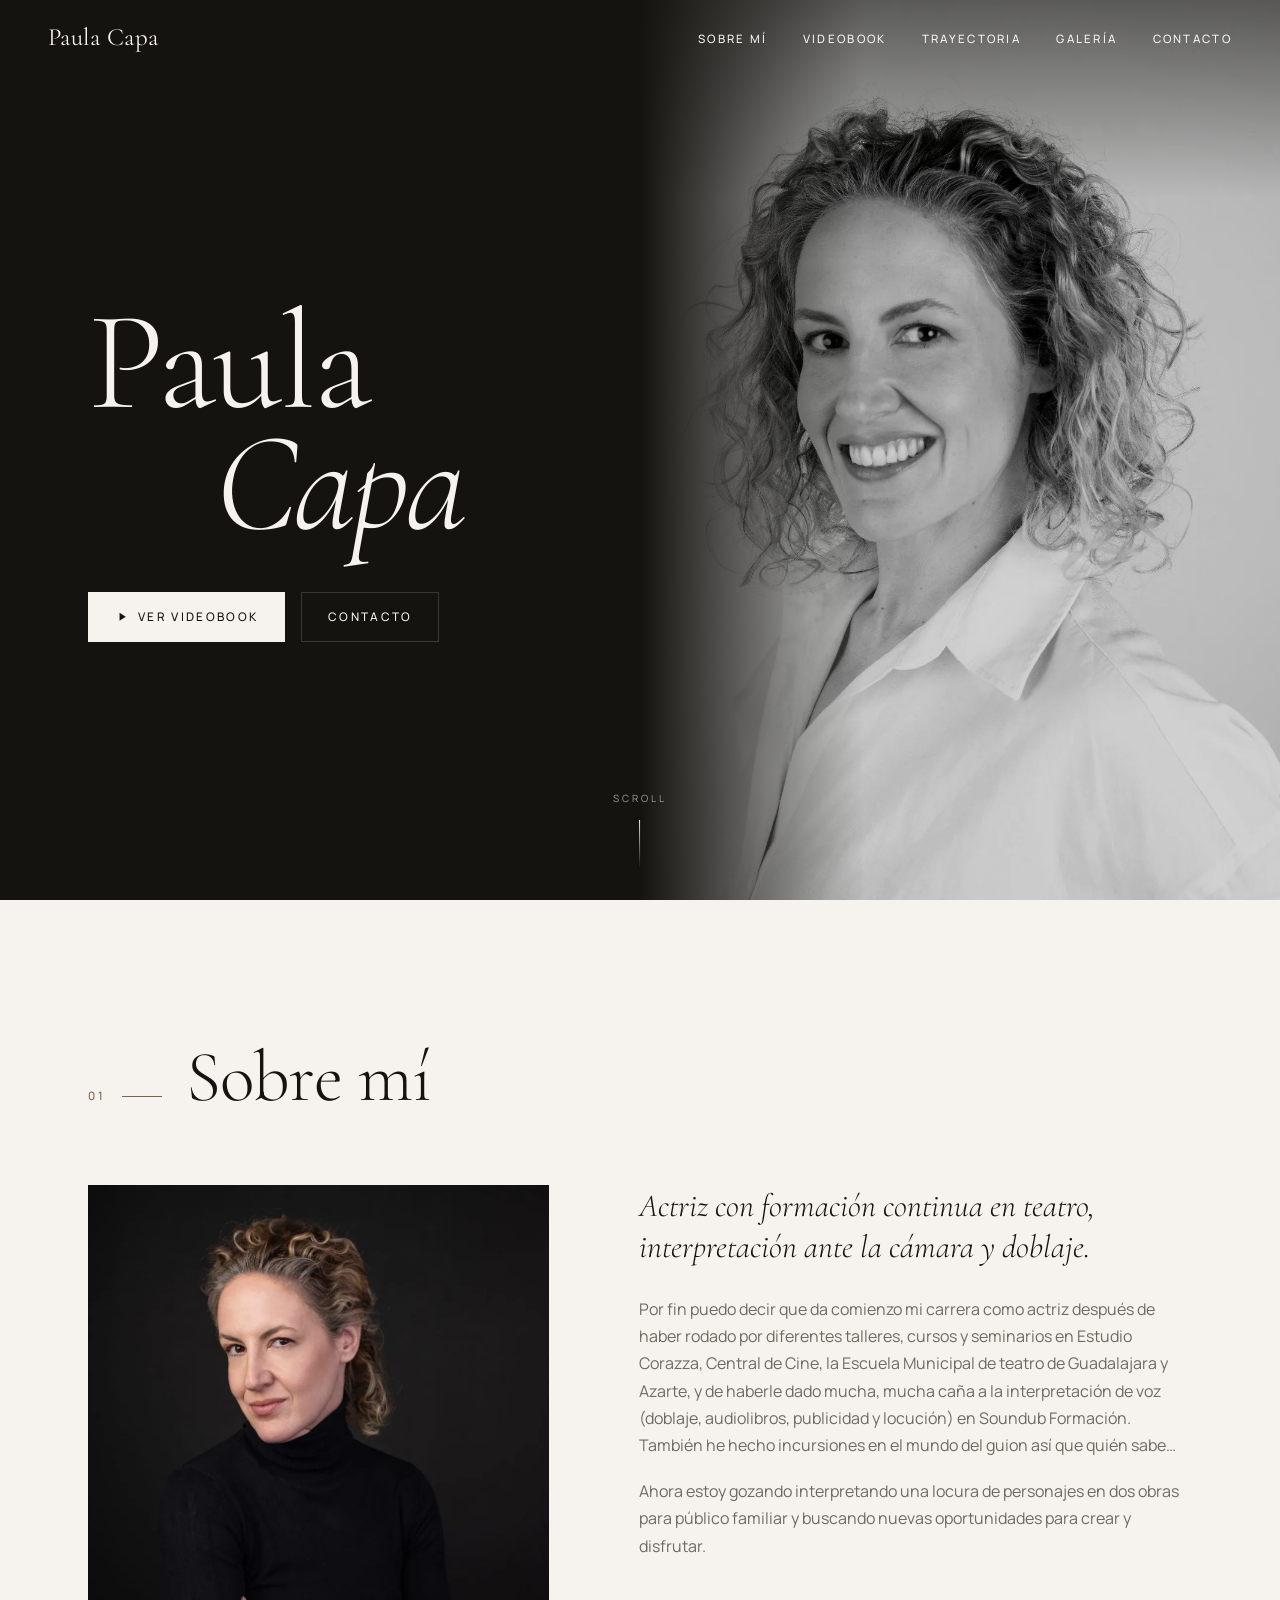
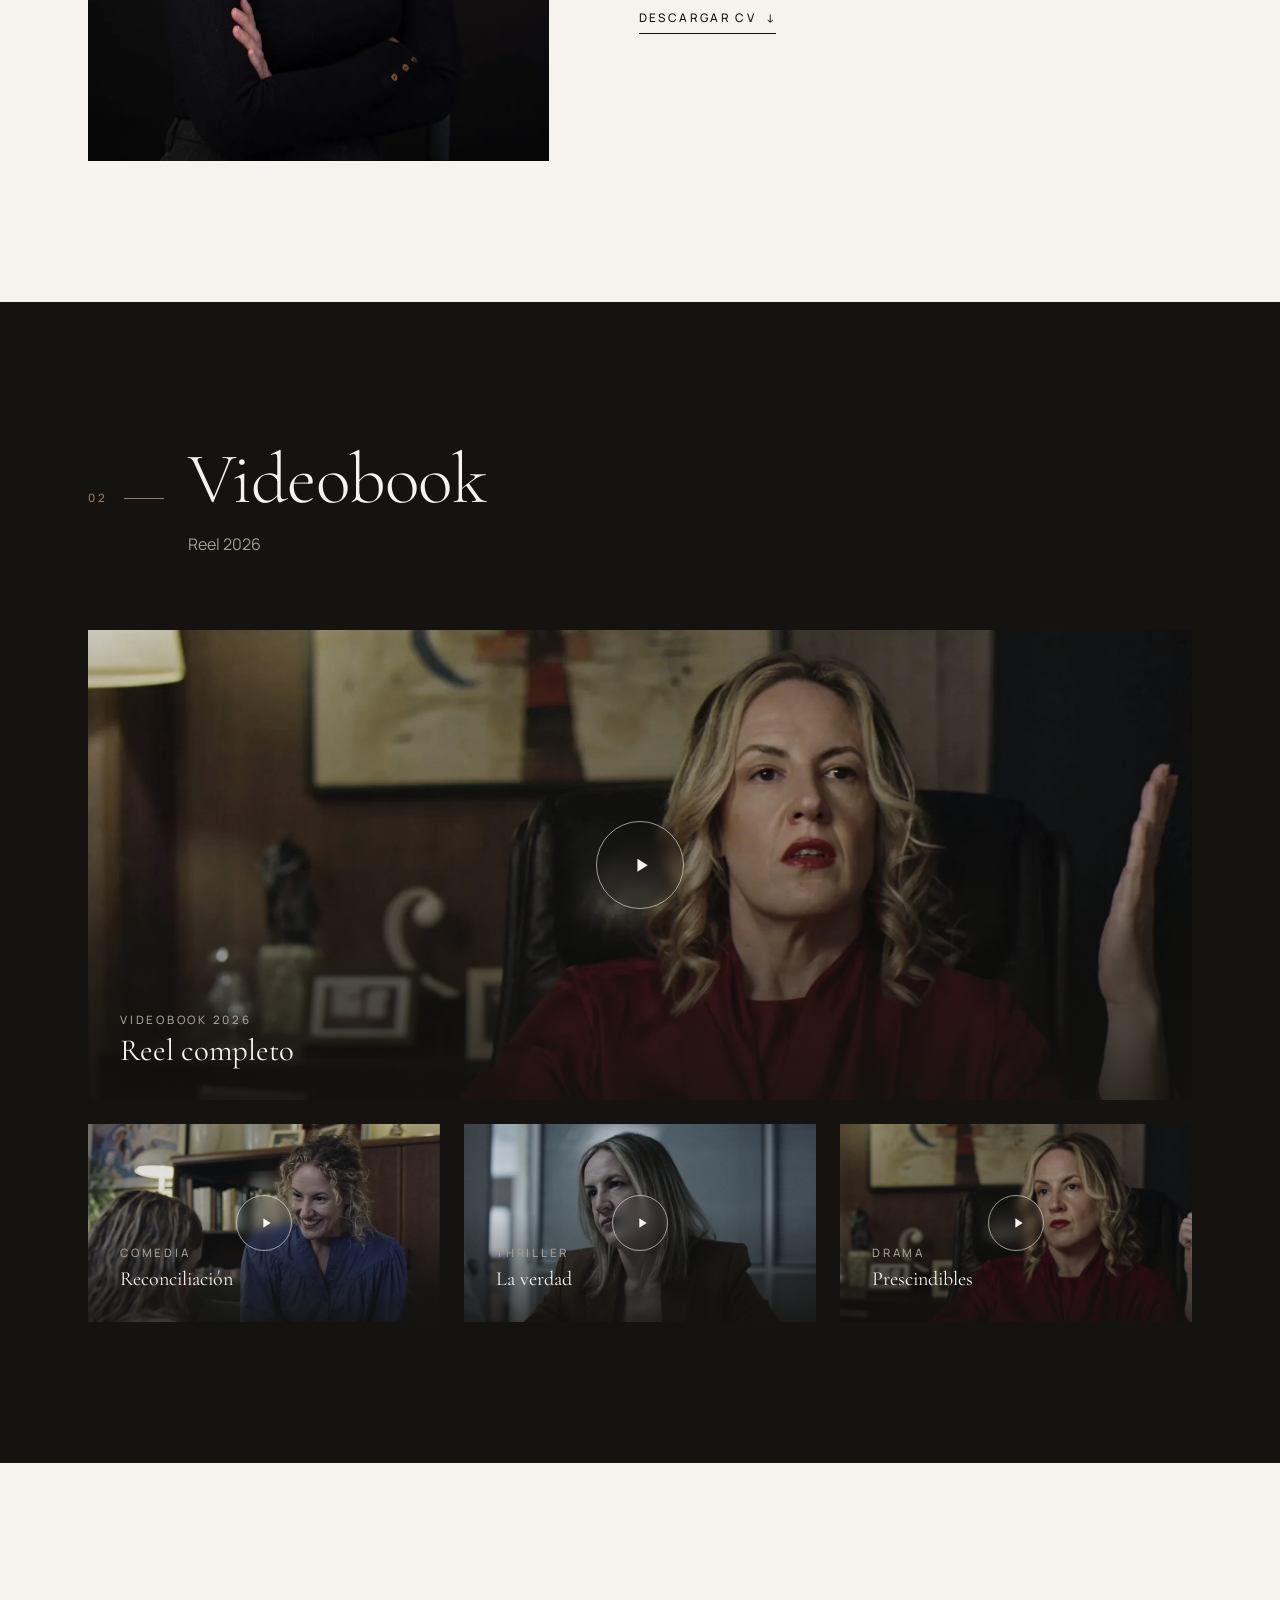
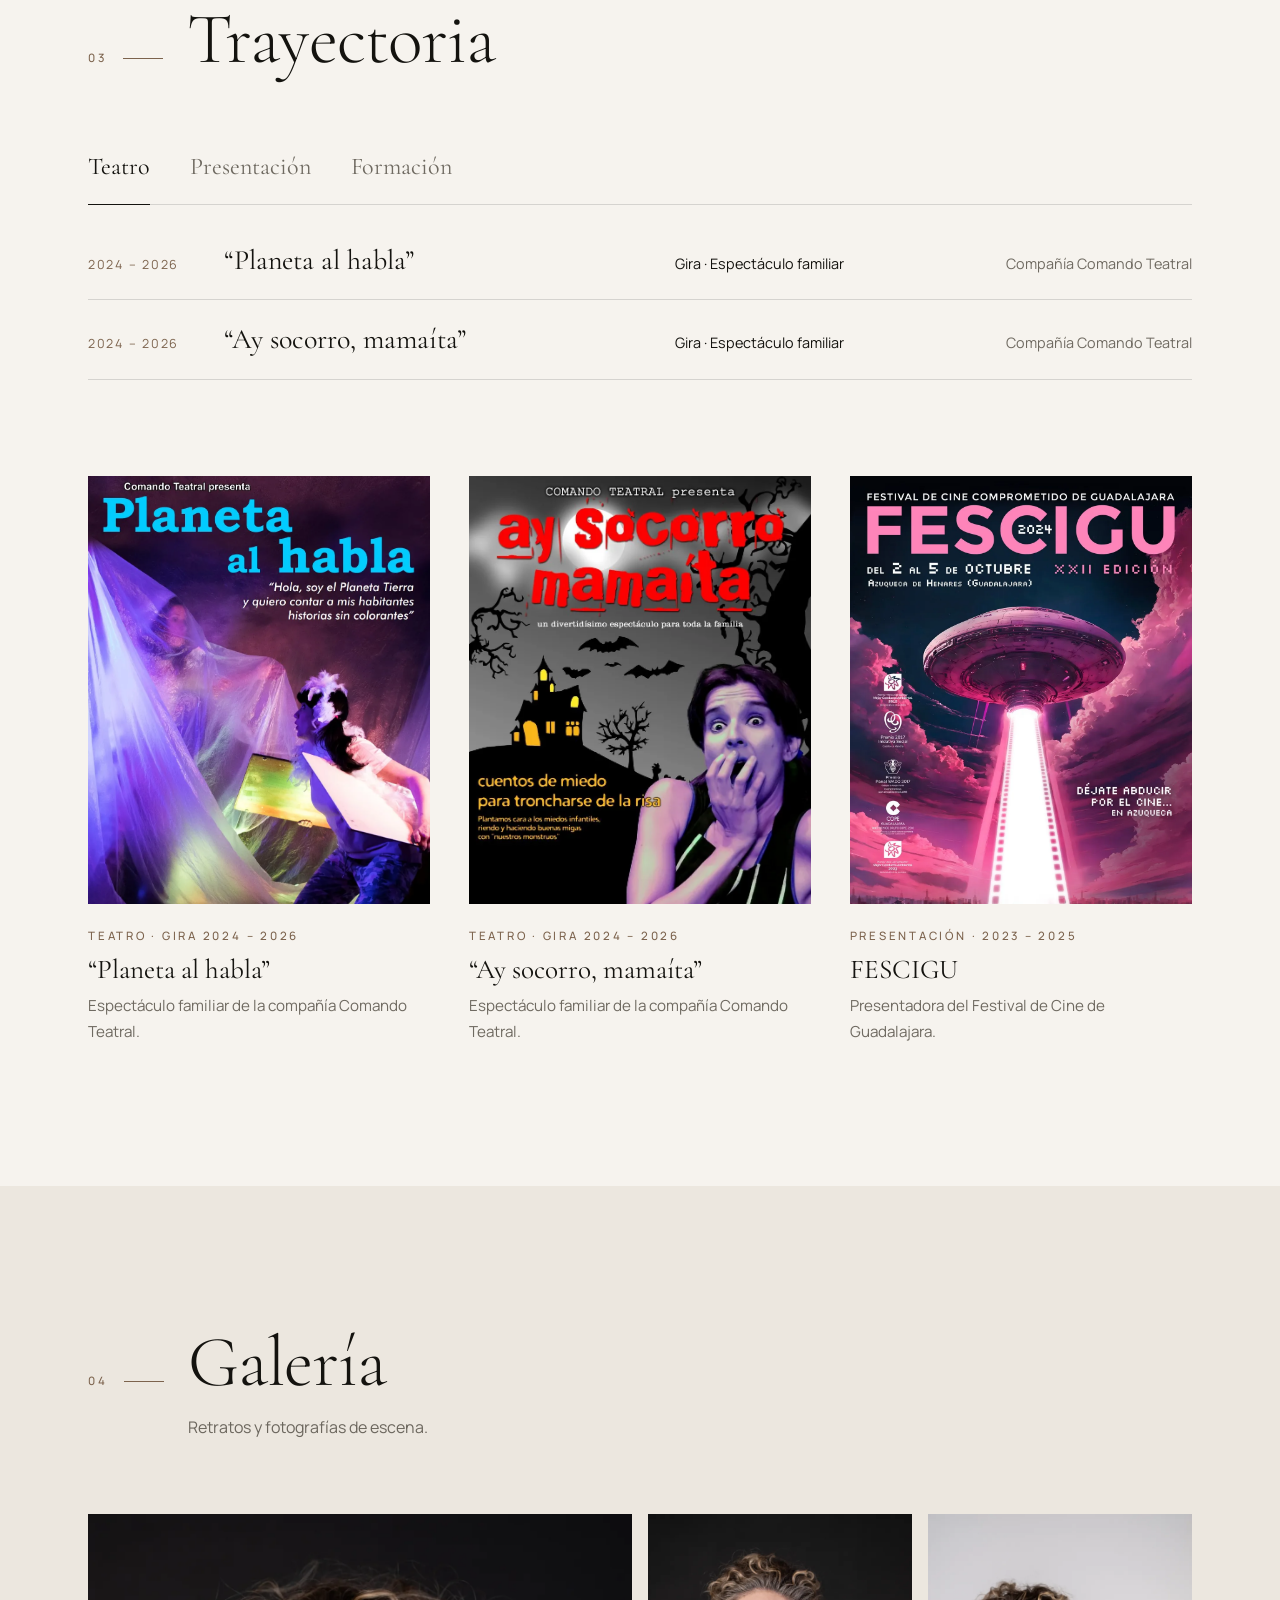
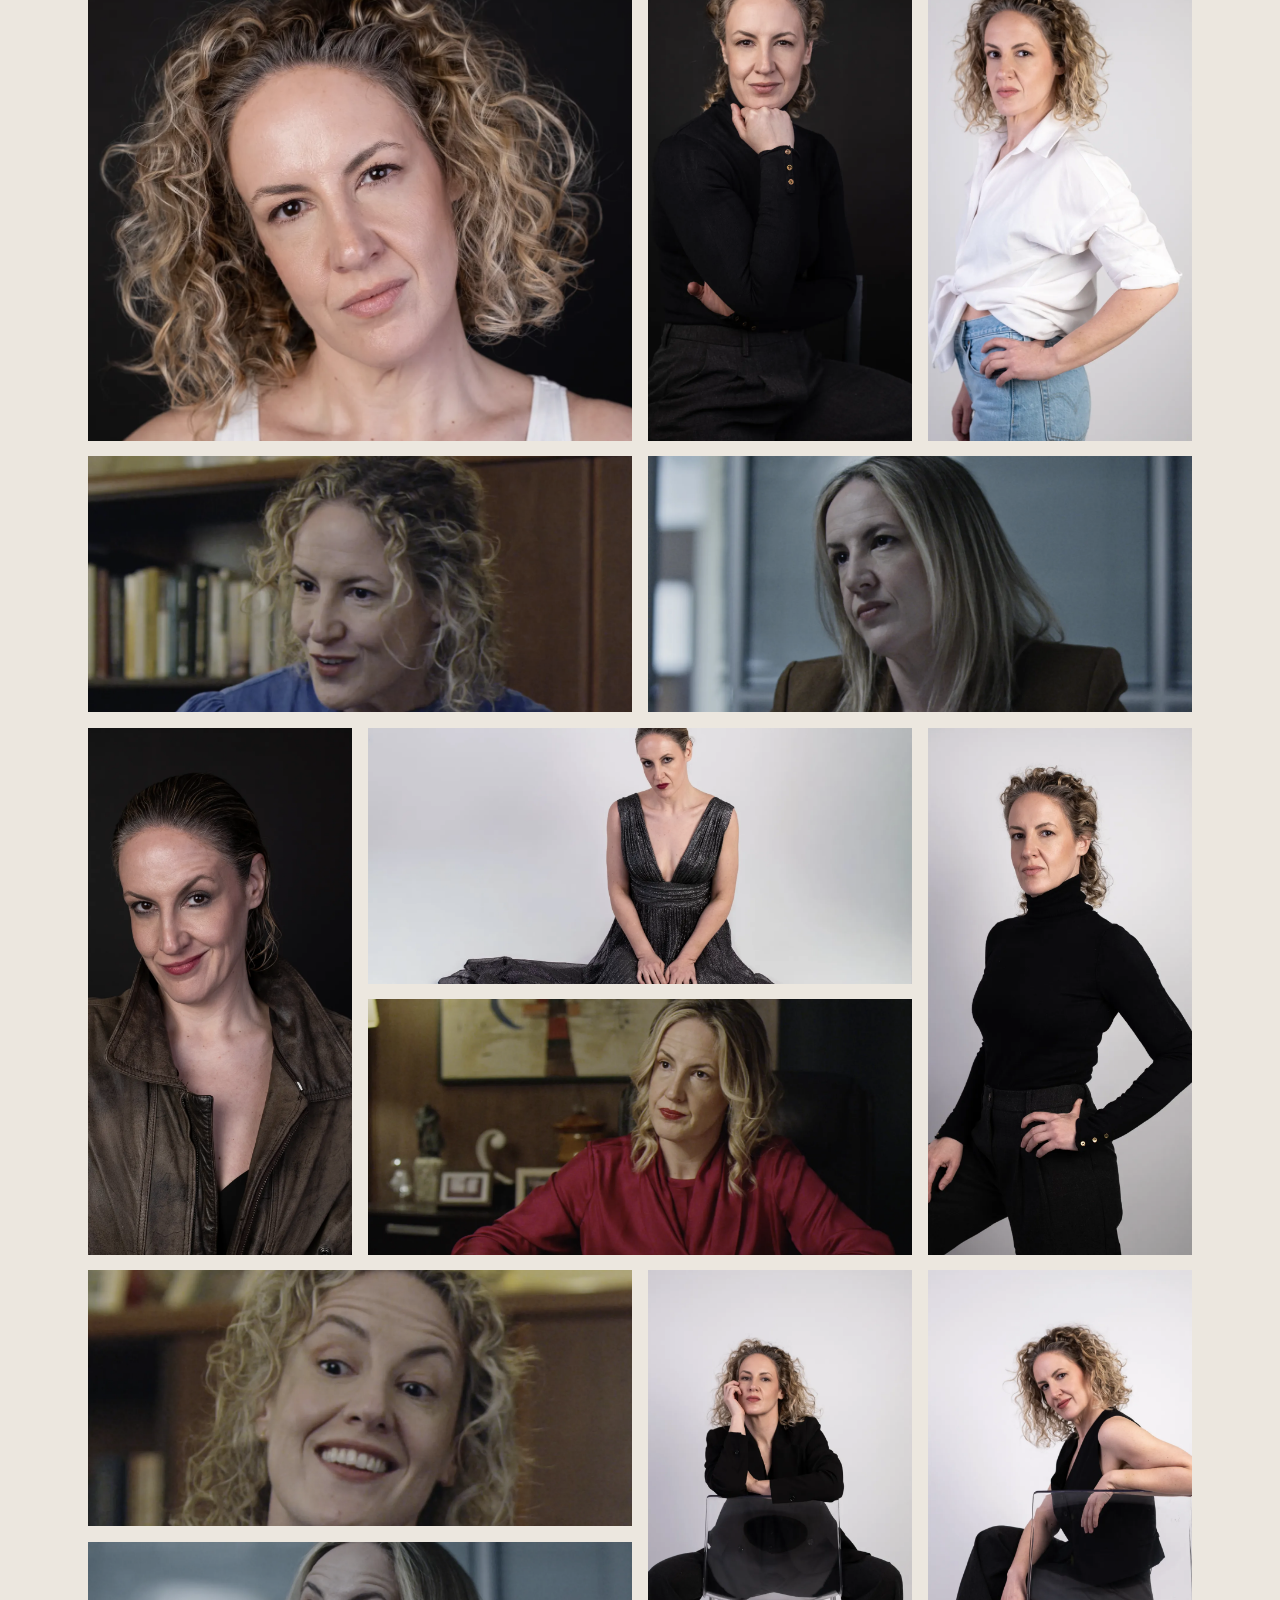
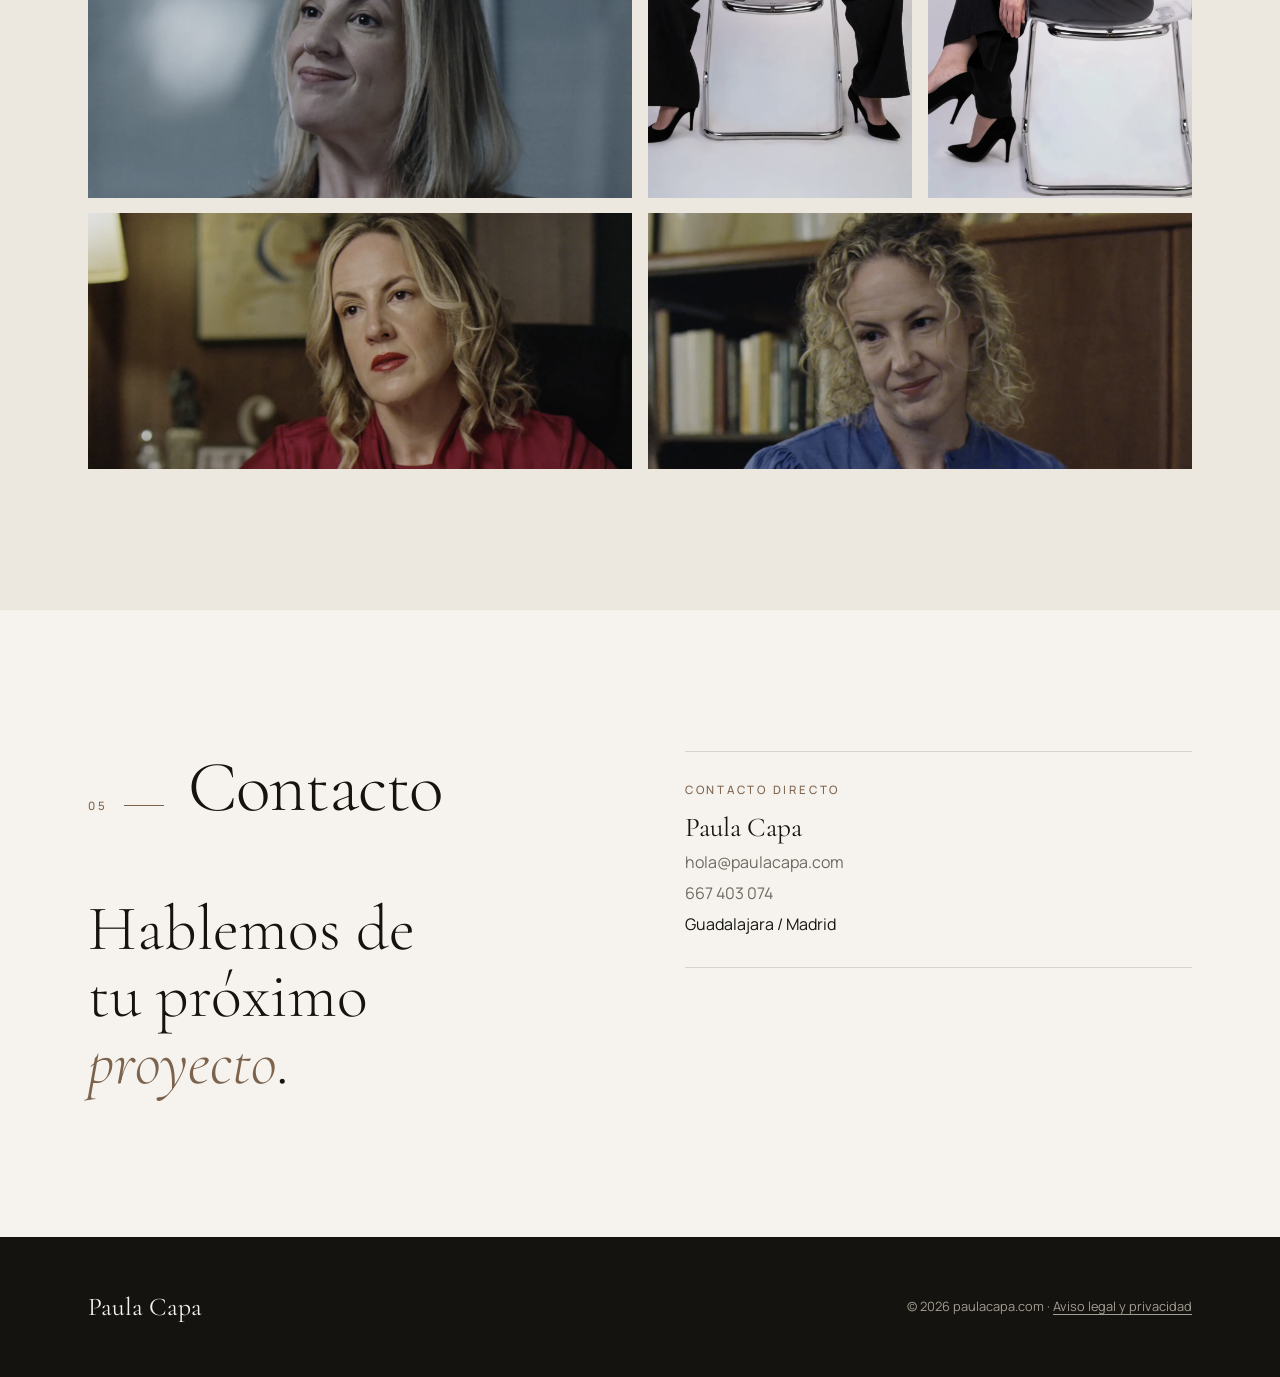
==== commit 8d9fc7a8: "Mejoras de accesibilidad - Bloquear el resto de la página mientras el visor o el menú móvil están ab" ====
--- a/index.html
+++ b/index.html
@@ -273,20 +273,20 @@
           <button role="tab" id="tab-formacion" aria-controls="panel-formacion" aria-selected="false" tabindex="-1">Formación</button>
         </div>
 
-        <div class="tab-panel" id="panel-teatro" role="tabpanel" aria-labelledby="tab-teatro">
+        <div class="tab-panel" id="panel-teatro" role="tabpanel" tabindex="0" aria-labelledby="tab-teatro">
           <ol class="credit-list">
             <li><span class="c-year">2024 – 2026</span><span class="c-title">“Planeta al habla”</span><span class="c-role">Gira · Espectáculo familiar</span><span class="c-dir">Compañía Comando Teatral</span></li>
             <li><span class="c-year">2024 – 2026</span><span class="c-title">“Ay socorro, mamaíta”</span><span class="c-role">Gira · Espectáculo familiar</span><span class="c-dir">Compañía Comando Teatral</span></li>
           </ol>
         </div>
 
-        <div class="tab-panel" id="panel-presentacion" role="tabpanel" aria-labelledby="tab-presentacion" hidden>
+        <div class="tab-panel" id="panel-presentacion" role="tabpanel" tabindex="0" aria-labelledby="tab-presentacion" hidden>
           <ol class="credit-list">
             <li><span class="c-year">2023 – 2025</span><span class="c-title">Festival de Cine de Guadalajara</span><span class="c-role">Presentadora</span><span class="c-dir">FESCIGU</span></li>
           </ol>
         </div>
 
-        <div class="tab-panel" id="panel-formacion" role="tabpanel" aria-labelledby="tab-formacion" hidden>
+        <div class="tab-panel" id="panel-formacion" role="tabpanel" tabindex="0" aria-labelledby="tab-formacion" hidden>
           <ol class="credit-list credit-list--detail">
             <li><span class="c-year">2025 – 2026</span><span class="c-title">Técnicas Tony Barr y Lesly Kahn<small class="c-detail">Central de Cine, con Javier Alcina</small></span><span class="c-role">Cámara</span></li>
             <li><span class="c-year">2025 – 2026</span><span class="c-title">Montaje “Manzanas”<small class="c-detail">Escuela de Teatro de Guadalajara, dirigido por Ana Vélez</small></span><span class="c-role">Teatro</span></li>
--- a/css/styles.css
+++ b/css/styles.css
@@ -37,6 +37,7 @@
   --line: rgba(20, 19, 15, .14);
   --line-light: rgba(246, 243, 238, .16);
   --accent: #9a7b5f;
+  --accent-on-light: #7c634d; /* mismo tono, oscurecido para 4,5:1 sobre los fondos claros */
 
   --serif: "Cormorant Garamond", "Times New Roman", serif;
   --sans: "Manrope", system-ui, -apple-system, "Segoe UI", sans-serif;
@@ -153,7 +154,8 @@
 
 .section { padding-block: var(--section-y); }
 .section--dark { background: var(--ink); color: var(--paper); }
-.section--soft { background: var(--paper-2); }
+.section:not(.section--dark) { --accent: var(--accent-on-light); }
+.section--soft { background: var(--paper-2); --muted: #6c675e; /* 4,5:1 sobre este fondo, algo más oscuro */ }
 
 .section-head {
   display: grid;
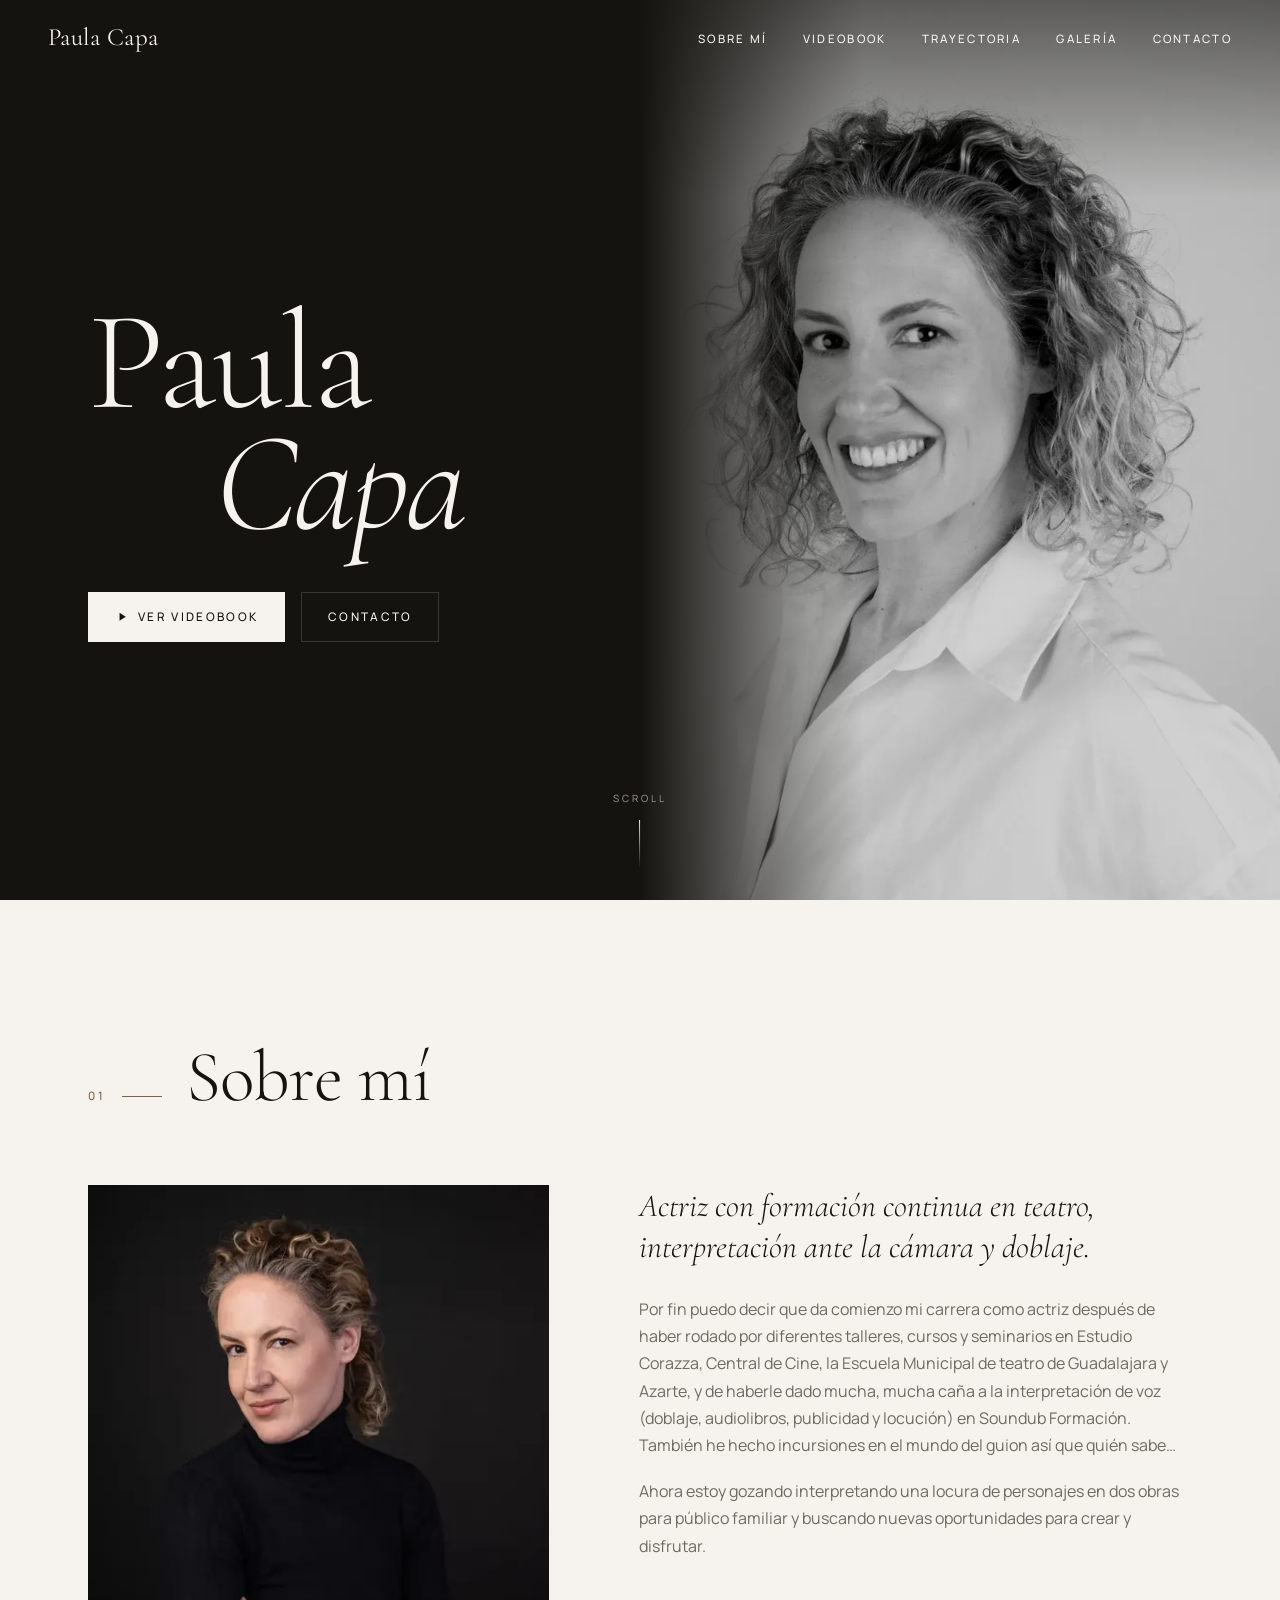
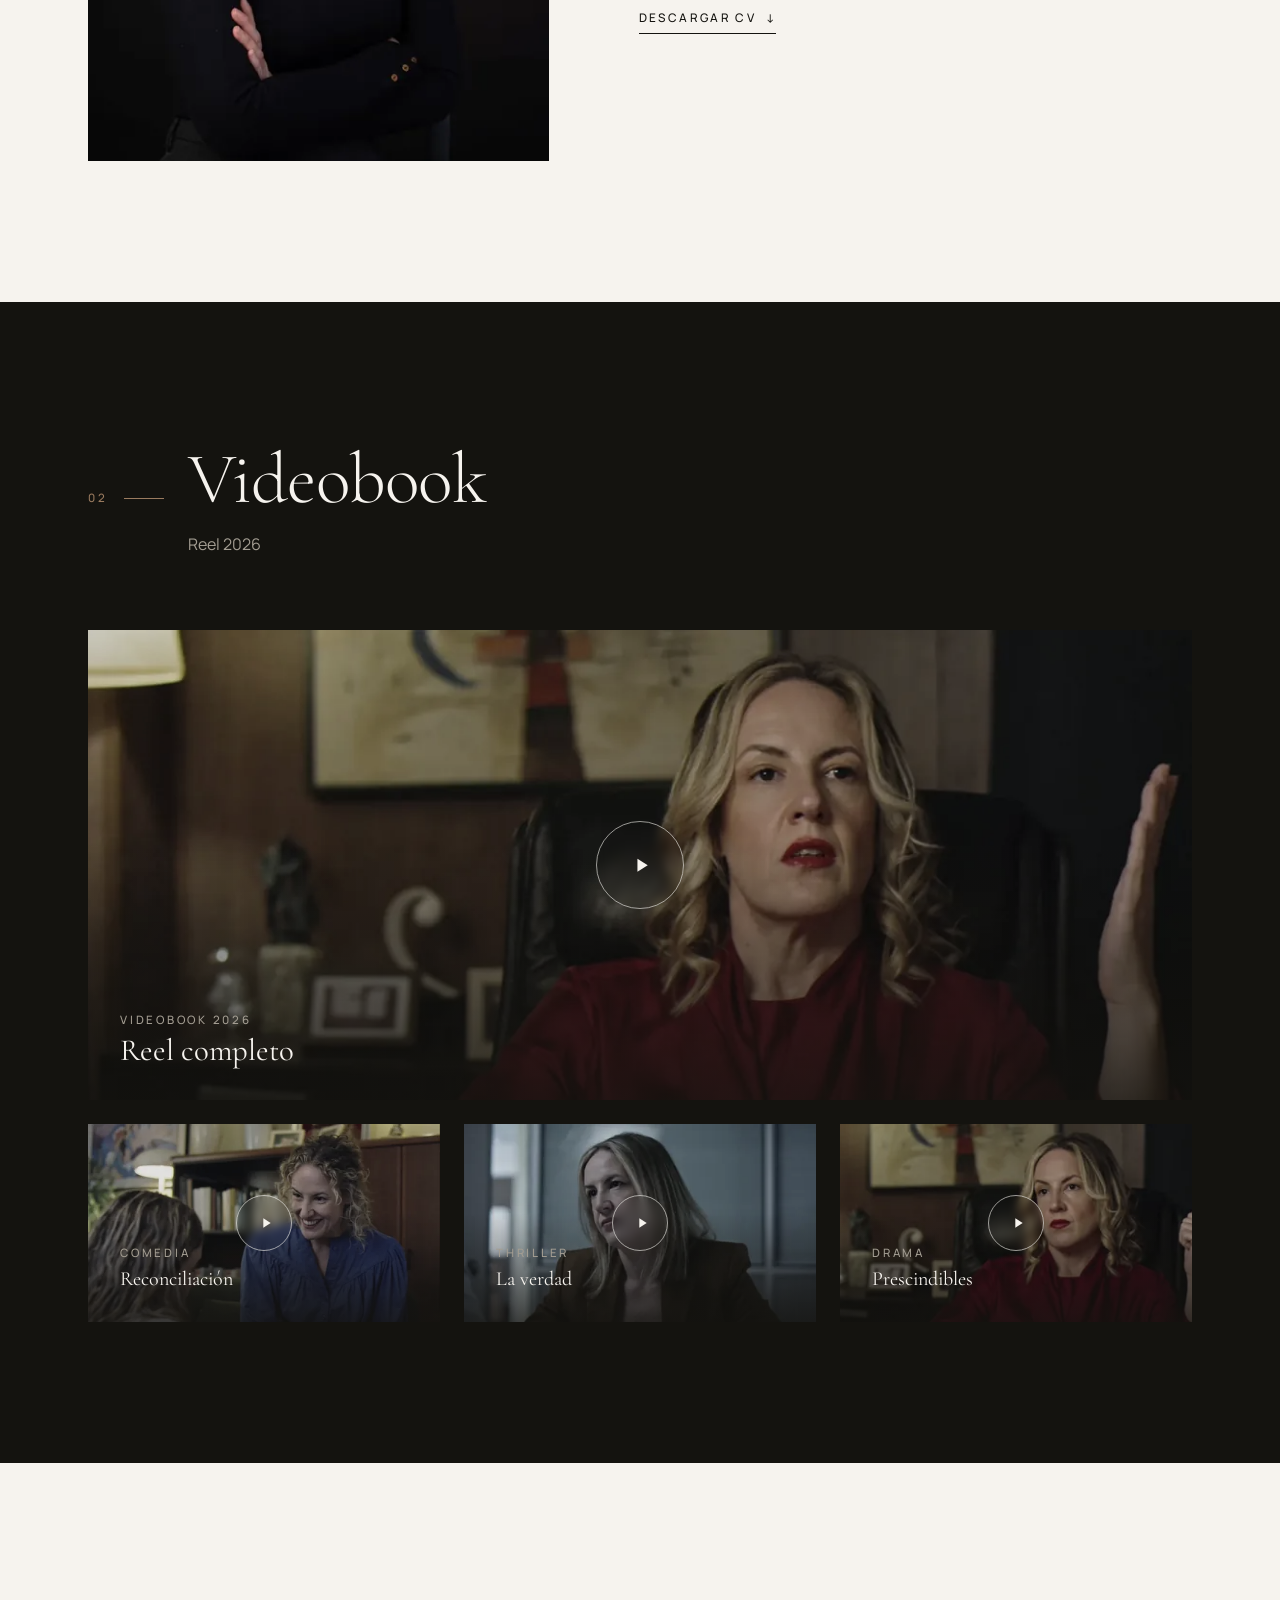
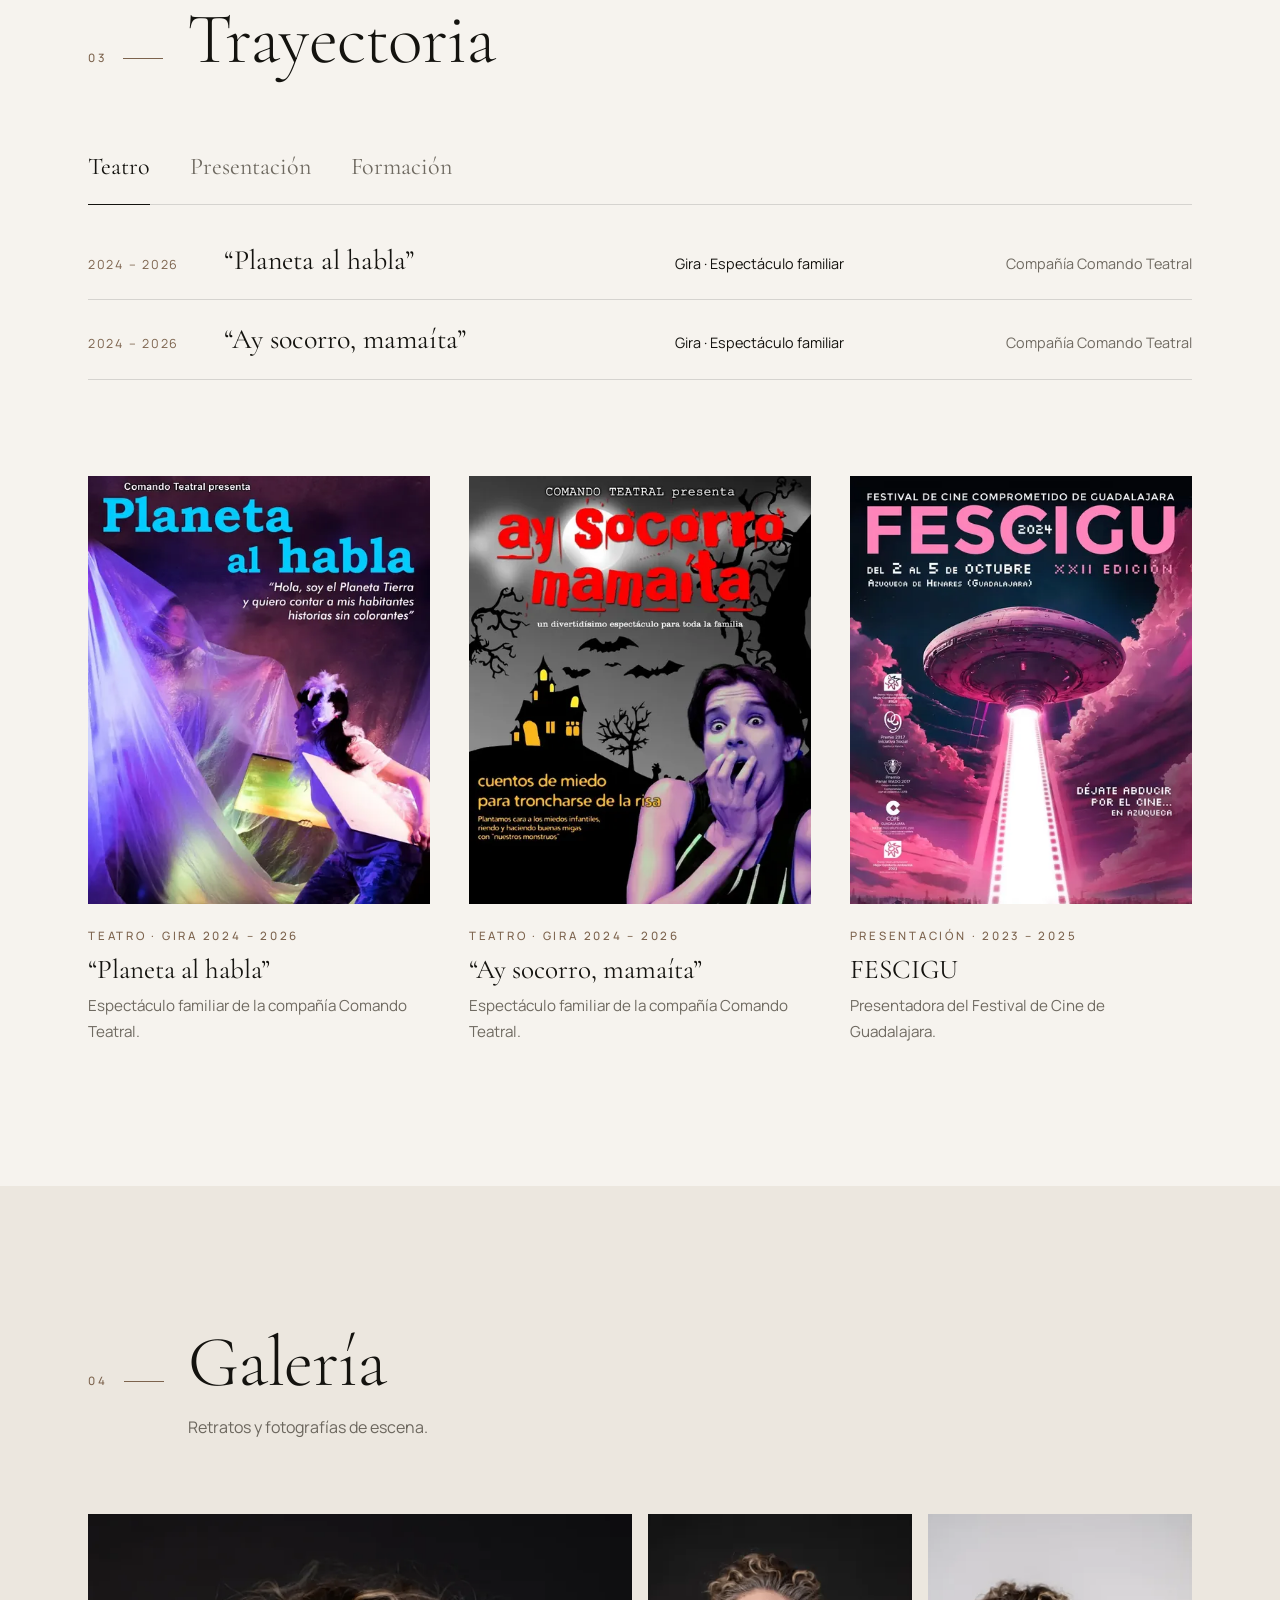
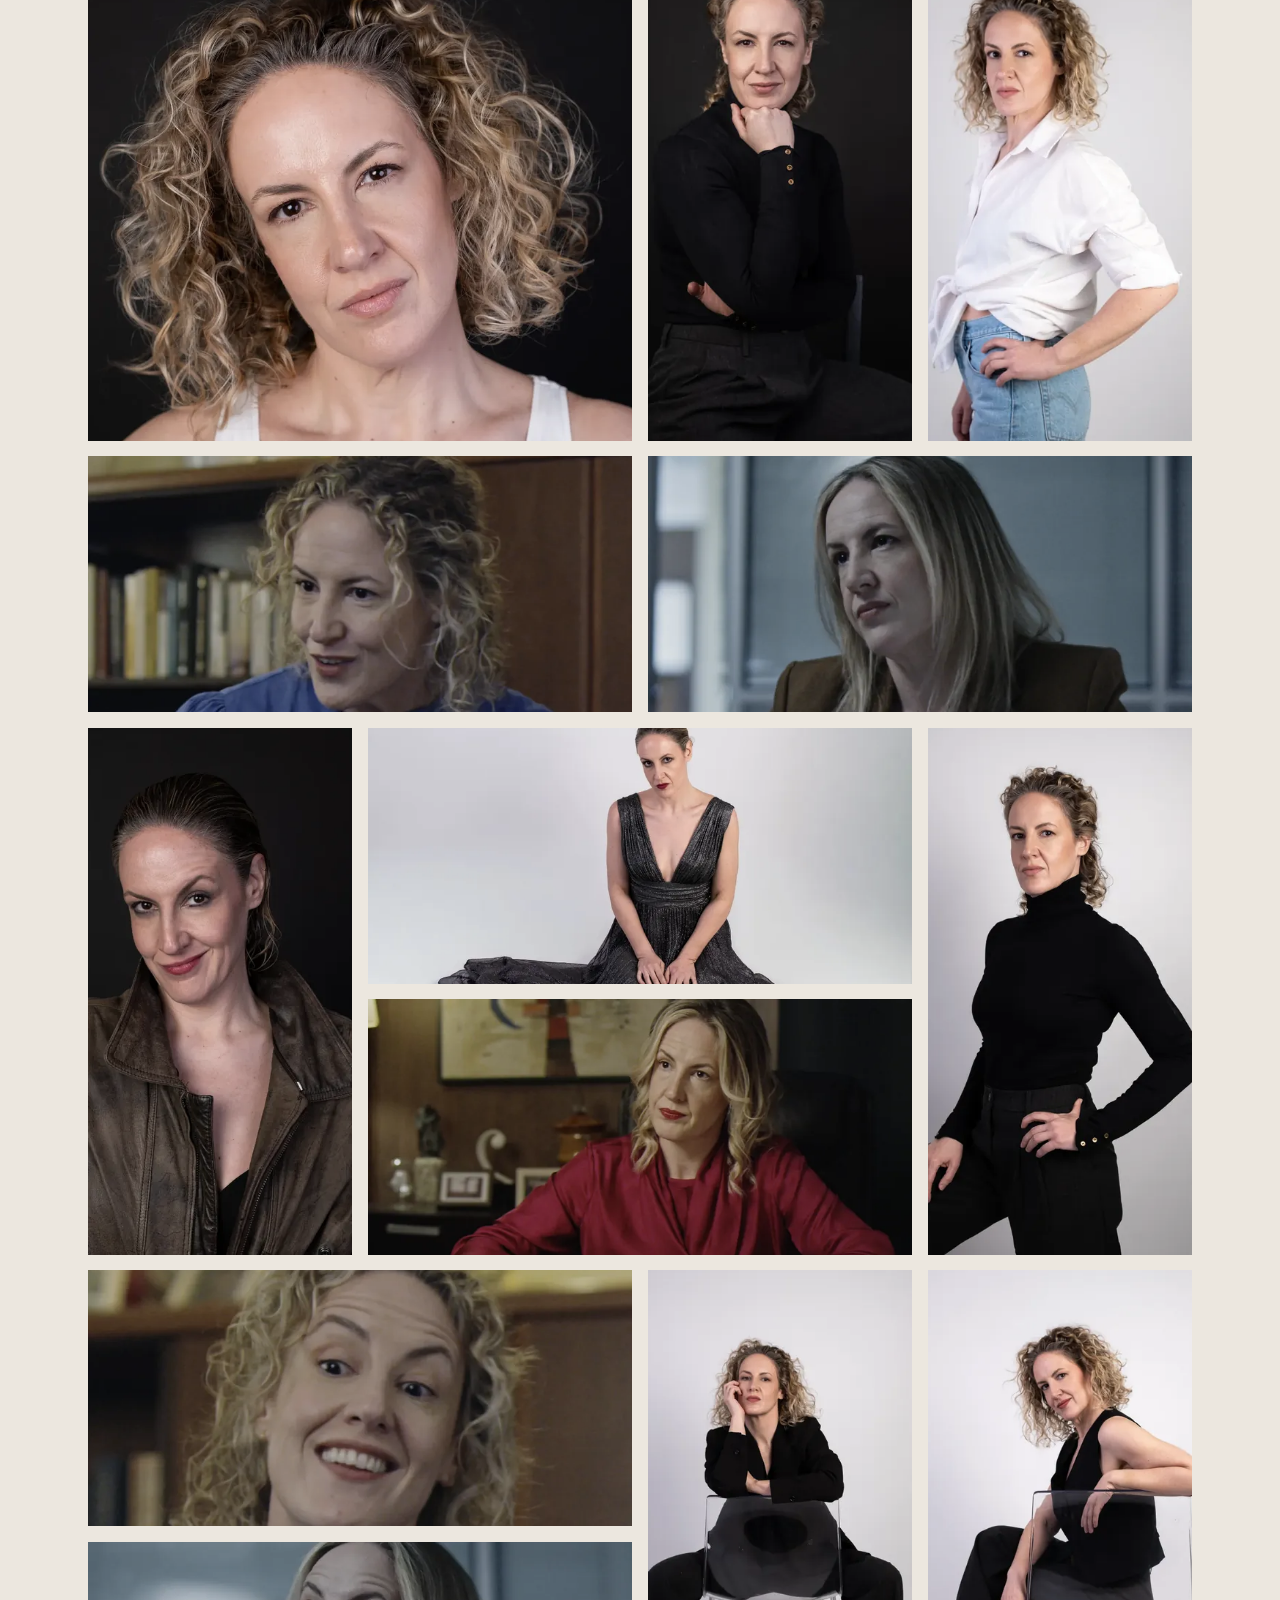
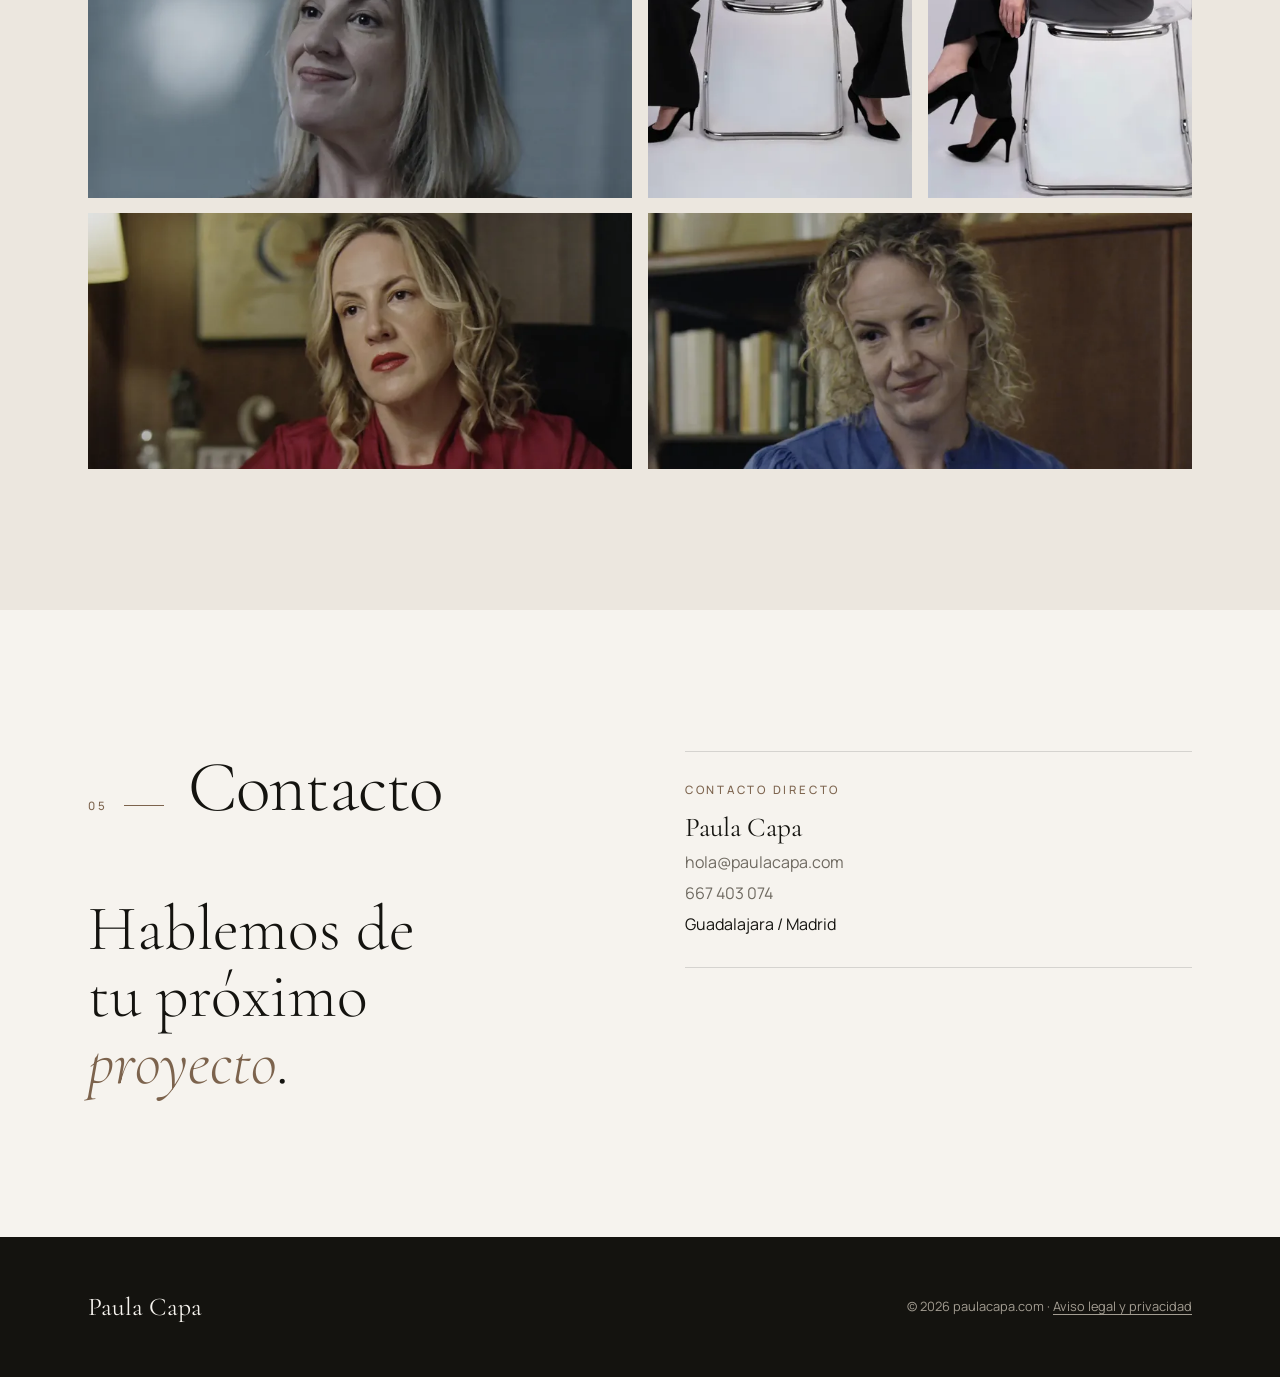
==== commit 32e4e607: "Imágenes adaptadas al tamaño de pantalla (srcset y sizes) Versiones WebP de 480, 800, 1200 y 1600 px" ====
--- a/index.html
+++ b/index.html
@@ -140,7 +140,7 @@
     <section class="hero" id="inicio">
       <div class="hero-media">
         <figure class="media media--hero" data-label="Retrato principal · vertical">
-          <picture><source srcset="img/hero.webp" type="image/webp"><img src="img/hero.jpg" alt="Retrato de Paula Capa" width="1066" height="1600" fetchpriority="high"></picture>
+          <picture><source srcset="img/hero-480.webp 480w, img/hero-800.webp 800w, img/hero.webp 1066w" sizes="(max-width: 860px) 100vw, 50vw" type="image/webp"><img src="img/hero.jpg" alt="Retrato de Paula Capa" width="1066" height="1600" fetchpriority="high"></picture>
         </figure>
       </div>
 
@@ -173,7 +173,7 @@
 
         <div class="about-grid">
           <figure class="media media--portrait about-photo reveal" data-label="Retrato · Sobre mí">
-            <picture><source srcset="img/sobre-mi.webp" type="image/webp"><img src="img/sobre-mi.jpg" alt="Paula Capa con jersey negro, sonriendo" loading="lazy" width="933" height="1400"></picture>
+            <picture><source srcset="img/sobre-mi-480.webp 480w, img/sobre-mi-800.webp 800w, img/sobre-mi.webp 933w" sizes="(max-width: 860px) min(100vw, 480px), 460px" type="image/webp"><img src="img/sobre-mi.jpg" alt="Paula Capa con jersey negro, sonriendo" loading="lazy" width="933" height="1400"></picture>
           </figure>
 
           <div class="about-text">
@@ -215,7 +215,7 @@
         -->
         <button class="video-card video-card--main reveal" data-youtube="" aria-label="Reproducir videobook">
           <figure class="media media--cinema" data-label="Miniatura del videobook">
-            <picture><source srcset="img/videobook.webp" type="image/webp"><img src="img/videobook.jpg" alt="Videobook de Paula Capa" width="2000" height="815"></picture>
+            <picture><source srcset="img/videobook-480.webp 480w, img/videobook-800.webp 800w, img/videobook-1200.webp 1200w, img/videobook-1600.webp 1600w, img/videobook.webp 2000w" sizes="(max-width: 1200px) 100vw, 1104px" type="image/webp"><img src="img/videobook.jpg" alt="Videobook de Paula Capa" width="2000" height="815"></picture>
           </figure>
           <span class="play" aria-hidden="true"><svg viewBox="0 0 24 24"><path d="M8 5v14l11-7z"/></svg></span>
           <span class="video-caption">
@@ -227,7 +227,7 @@
         <div class="video-row">
           <button class="video-card reveal" data-youtube="hcMBLyJpUlI" aria-label="Reproducir escena «Reconciliación»">
             <figure class="media media--wide" data-label="Reconciliación · 16:9">
-              <picture><source srcset="img/escena-1.webp" type="image/webp"><img src="img/escena-1.jpg" alt="Fotograma de «Reconciliación»" loading="lazy" width="1200" height="718"></picture>
+              <picture><source srcset="img/escena-1-480.webp 480w, img/escena-1-800.webp 800w, img/escena-1.webp 1200w" sizes="(max-width: 860px) 100vw, 352px" type="image/webp"><img src="img/escena-1.jpg" alt="Fotograma de «Reconciliación»" loading="lazy" width="1200" height="718"></picture>
             </figure>
             <span class="play play--sm" aria-hidden="true"><svg viewBox="0 0 24 24"><path d="M8 5v14l11-7z"/></svg></span>
             <span class="video-caption">
@@ -237,7 +237,7 @@
           </button>
           <button class="video-card reveal" data-youtube="iap1M3OZQ5w" aria-label="Reproducir escena «La verdad»">
             <figure class="media media--wide" data-label="La verdad · 16:9">
-              <picture><source srcset="img/escena-2.webp" type="image/webp"><img src="img/escena-2.jpg" alt="Fotograma de «La verdad»" loading="lazy" width="1200" height="600"></picture>
+              <picture><source srcset="img/escena-2-480.webp 480w, img/escena-2-800.webp 800w, img/escena-2.webp 1200w" sizes="(max-width: 860px) 100vw, 352px" type="image/webp"><img src="img/escena-2.jpg" alt="Fotograma de «La verdad»" loading="lazy" width="1200" height="600"></picture>
             </figure>
             <span class="play play--sm" aria-hidden="true"><svg viewBox="0 0 24 24"><path d="M8 5v14l11-7z"/></svg></span>
             <span class="video-caption">
@@ -247,7 +247,7 @@
           </button>
           <button class="video-card reveal" data-youtube="OYvXvXSDY5Y" aria-label="Reproducir escena «Prescindibles»">
             <figure class="media media--wide" data-label="Prescindibles · 16:9">
-              <picture><source srcset="img/escena-3.webp" type="image/webp"><img src="img/escena-3.jpg" alt="Fotograma de «Prescindibles»" loading="lazy" width="2000" height="850"></picture>
+              <picture><source srcset="img/escena-3-480.webp 480w, img/escena-3-800.webp 800w, img/escena-3-1200.webp 1200w, img/escena-3-1600.webp 1600w, img/escena-3.webp 2000w" sizes="(max-width: 860px) 100vw, 352px" type="image/webp"><img src="img/escena-3.jpg" alt="Fotograma de «Prescindibles»" loading="lazy" width="2000" height="850"></picture>
             </figure>
             <span class="play play--sm" aria-hidden="true"><svg viewBox="0 0 24 24"><path d="M8 5v14l11-7z"/></svg></span>
             <span class="video-caption">
@@ -308,7 +308,7 @@
         <div class="highlights">
           <article class="highlight reveal">
             <figure class="media media--card" data-label="“Planeta al habla” · 4:5">
-              <picture><source srcset="img/proyecto-1.webp" type="image/webp"><img src="img/proyecto-1.jpg" alt="Cartel de «Planeta al habla», de Comando Teatral" loading="lazy" width="957" height="1239"></picture>
+              <picture><source srcset="img/proyecto-1-480.webp 480w, img/proyecto-1-800.webp 800w, img/proyecto-1.webp 957w" sizes="(max-width: 860px) min(100vw, 480px), 342px" type="image/webp"><img src="img/proyecto-1.jpg" alt="Cartel de «Planeta al habla», de Comando Teatral" loading="lazy" width="957" height="1239"></picture>
             </figure>
             <p class="highlight-meta">Teatro · Gira 2024 – 2026</p>
             <h3 class="highlight-title">“Planeta al habla”</h3>
@@ -316,7 +316,7 @@
           </article>
           <article class="highlight reveal">
             <figure class="media media--card media--top" data-label="“Ay socorro, mamaíta” · 4:5">
-              <picture><source srcset="img/proyecto-2.webp" type="image/webp"><img src="img/proyecto-2.jpg" alt="Cartel de «Ay socorro, mamaíta», de Comando Teatral" loading="lazy" width="785" height="1111"></picture>
+              <picture><source srcset="img/proyecto-2-480.webp 480w, img/proyecto-2.webp 785w" sizes="(max-width: 860px) min(100vw, 480px), 342px" type="image/webp"><img src="img/proyecto-2.jpg" alt="Cartel de «Ay socorro, mamaíta», de Comando Teatral" loading="lazy" width="785" height="1111"></picture>
             </figure>
             <p class="highlight-meta">Teatro · Gira 2024 – 2026</p>
             <h3 class="highlight-title">“Ay socorro, mamaíta”</h3>
@@ -324,7 +324,7 @@
           </article>
           <article class="highlight reveal">
             <figure class="media media--card media--top" data-label="FESCIGU · 4:5">
-              <picture><source srcset="img/proyecto-3.webp" type="image/webp"><img src="img/proyecto-3.jpg" alt="Cartel del Festival de Cine Comprometido de Guadalajara FESCIGU 2024" loading="lazy" width="1100" height="1565"></picture>
+              <picture><source srcset="img/proyecto-3-480.webp 480w, img/proyecto-3-800.webp 800w, img/proyecto-3.webp 1100w" sizes="(max-width: 860px) min(100vw, 480px), 342px" type="image/webp"><img src="img/proyecto-3.jpg" alt="Cartel del Festival de Cine Comprometido de Guadalajara FESCIGU 2024" loading="lazy" width="1100" height="1565"></picture>
             </figure>
             <p class="highlight-meta">Presentación · 2023 – 2025</p>
             <h3 class="highlight-title">FESCIGU</h3>
@@ -344,21 +344,21 @@
         </header>
 
         <div class="gallery-grid">
-          <a href="img/galeria-1.jpg" class="gallery-item g-big reveal"><figure class="media" data-label="Foto 1"><picture><source srcset="img/galeria-1.webp" type="image/webp"><img src="img/galeria-1.jpg" alt="Retrato de Paula Capa con camiseta blanca de tirantes" loading="lazy" width="1200" height="1800"></picture></figure></a>
-          <a href="img/galeria-2.jpg" class="gallery-item g-tall reveal"><figure class="media" data-label="Foto 2"><picture><source srcset="img/galeria-2.webp" type="image/webp"><img src="img/galeria-2.jpg" alt="Paula Capa sentada con jersey negro, la mano en la barbilla" loading="lazy" width="1200" height="1800"></picture></figure></a>
-          <a href="img/galeria-3.jpg" class="gallery-item g-wide reveal"><figure class="media" data-label="Foto 3"><picture><source srcset="img/galeria-3.webp" type="image/webp"><img src="img/galeria-3.jpg" alt="Fotograma de «Reconciliación»" loading="lazy" width="1614" height="1202"></picture></figure></a>
-          <a href="img/galeria-4.jpg" class="gallery-item g-wide reveal"><figure class="media" data-label="Foto 4"><picture><source srcset="img/galeria-4.webp" type="image/webp"><img src="img/galeria-4.jpg" alt="Fotograma de «La verdad»" loading="lazy" width="1800" height="1094"></picture></figure></a>
-          <a href="img/galeria-5.jpg" class="gallery-item g-tall reveal"><figure class="media" data-label="Foto 5"><picture><source srcset="img/galeria-5.webp" type="image/webp"><img src="img/galeria-5.jpg" alt="Paula Capa con camisa blanca y vaqueros" loading="lazy" width="1200" height="1800"></picture></figure></a>
-          <a href="img/galeria-6.jpg" class="gallery-item g-tall reveal"><figure class="media" data-label="Foto 6"><picture><source srcset="img/galeria-6.webp" type="image/webp"><img src="img/galeria-6.jpg" alt="Paula Capa sonriendo con chaqueta de cuero" loading="lazy" width="1200" height="1800"></picture></figure></a>
-          <a href="img/galeria-7.jpg" class="gallery-item g-wide reveal"><figure class="media" data-label="Foto 7"><picture><source srcset="img/galeria-7.webp" type="image/webp"><img src="img/galeria-7.jpg" alt="Paula Capa sentada en el suelo con vestido largo" loading="lazy" width="1800" height="1200"></picture></figure></a>
-          <a href="img/galeria-8.jpg" class="gallery-item g-wide reveal"><figure class="media" data-label="Foto 8"><picture><source srcset="img/galeria-8.webp" type="image/webp"><img src="img/galeria-8.jpg" alt="Fotograma de «Prescindibles»" loading="lazy" width="1800" height="946"></picture></figure></a>
-          <a href="img/galeria-9.jpg" class="gallery-item g-tall reveal"><figure class="media" data-label="Foto 9"><picture><source srcset="img/galeria-9.webp" type="image/webp"><img src="img/galeria-9.jpg" alt="Paula Capa de pie con jersey negro de cuello alto" loading="lazy" width="1200" height="1800"></picture></figure></a>
-          <a href="img/galeria-10.jpg" class="gallery-item g-wide reveal"><figure class="media" data-label="Foto 10"><picture><source srcset="img/galeria-10.webp" type="image/webp"><img src="img/galeria-10.jpg" alt="Fotograma de «Reconciliación»" loading="lazy" width="1734" height="1140"></picture></figure></a>
-          <a href="img/galeria-11.jpg" class="gallery-item g-tall reveal"><figure class="media" data-label="Foto 11"><picture><source srcset="img/galeria-11.webp" type="image/webp"><img src="img/galeria-11.jpg" alt="Paula Capa sentada al revés en una silla, con traje negro" loading="lazy" width="1200" height="1800"></picture></figure></a>
-          <a href="img/galeria-12.jpg" class="gallery-item g-tall reveal"><figure class="media" data-label="Foto 12"><picture><source srcset="img/galeria-12.webp" type="image/webp"><img src="img/galeria-12.jpg" alt="Paula Capa sentada en una silla con chaleco negro" loading="lazy" width="1200" height="1800"></picture></figure></a>
-          <a href="img/galeria-13.jpg" class="gallery-item g-wide reveal"><figure class="media" data-label="Foto 13"><picture><source srcset="img/galeria-13.webp" type="image/webp"><img src="img/galeria-13.jpg" alt="Fotograma de «La verdad»" loading="lazy" width="1800" height="884"></picture></figure></a>
-          <a href="img/galeria-14.jpg" class="gallery-item g-wide reveal"><figure class="media" data-label="Foto 14"><picture><source srcset="img/galeria-14.webp" type="image/webp"><img src="img/galeria-14.jpg" alt="Fotograma de «Prescindibles»" loading="lazy" width="1800" height="897"></picture></figure></a>
-          <a href="img/galeria-15.jpg" class="gallery-item g-wide reveal"><figure class="media" data-label="Foto 15"><picture><source srcset="img/galeria-15.webp" type="image/webp"><img src="img/galeria-15.jpg" alt="Fotograma de «Reconciliación»" loading="lazy" width="1754" height="1258"></picture></figure></a>
+          <a href="img/galeria-1.jpg" class="gallery-item g-big reveal"><figure class="media" data-label="Foto 1"><picture><source srcset="img/galeria-1-480.webp 480w, img/galeria-1-800.webp 800w, img/galeria-1.webp 1200w" sizes="(max-width: 860px) 100vw, 544px" type="image/webp"><img src="img/galeria-1.jpg" alt="Retrato de Paula Capa con camiseta blanca de tirantes" loading="lazy" width="1200" height="1800"></picture></figure></a>
+          <a href="img/galeria-2.jpg" class="gallery-item g-tall reveal"><figure class="media" data-label="Foto 2"><picture><source srcset="img/galeria-2-480.webp 480w, img/galeria-2-800.webp 800w, img/galeria-2.webp 1200w" sizes="(max-width: 860px) 50vw, 264px" type="image/webp"><img src="img/galeria-2.jpg" alt="Paula Capa sentada con jersey negro, la mano en la barbilla" loading="lazy" width="1200" height="1800"></picture></figure></a>
+          <a href="img/galeria-3.jpg" class="gallery-item g-wide reveal"><figure class="media" data-label="Foto 3"><picture><source srcset="img/galeria-3-480.webp 480w, img/galeria-3-800.webp 800w, img/galeria-3-1200.webp 1200w, img/galeria-3-1600.webp 1600w, img/galeria-3.webp 1614w" sizes="(max-width: 860px) 100vw, 544px" type="image/webp"><img src="img/galeria-3.jpg" alt="Fotograma de «Reconciliación»" loading="lazy" width="1614" height="1202"></picture></figure></a>
+          <a href="img/galeria-4.jpg" class="gallery-item g-wide reveal"><figure class="media" data-label="Foto 4"><picture><source srcset="img/galeria-4-480.webp 480w, img/galeria-4-800.webp 800w, img/galeria-4-1200.webp 1200w, img/galeria-4-1600.webp 1600w, img/galeria-4.webp 1800w" sizes="(max-width: 860px) 100vw, 544px" type="image/webp"><img src="img/galeria-4.jpg" alt="Fotograma de «La verdad»" loading="lazy" width="1800" height="1094"></picture></figure></a>
+          <a href="img/galeria-5.jpg" class="gallery-item g-tall reveal"><figure class="media" data-label="Foto 5"><picture><source srcset="img/galeria-5-480.webp 480w, img/galeria-5-800.webp 800w, img/galeria-5.webp 1200w" sizes="(max-width: 860px) 50vw, 264px" type="image/webp"><img src="img/galeria-5.jpg" alt="Paula Capa con camisa blanca y vaqueros" loading="lazy" width="1200" height="1800"></picture></figure></a>
+          <a href="img/galeria-6.jpg" class="gallery-item g-tall reveal"><figure class="media" data-label="Foto 6"><picture><source srcset="img/galeria-6-480.webp 480w, img/galeria-6-800.webp 800w, img/galeria-6.webp 1200w" sizes="(max-width: 860px) 50vw, 264px" type="image/webp"><img src="img/galeria-6.jpg" alt="Paula Capa sonriendo con chaqueta de cuero" loading="lazy" width="1200" height="1800"></picture></figure></a>
+          <a href="img/galeria-7.jpg" class="gallery-item g-wide reveal"><figure class="media" data-label="Foto 7"><picture><source srcset="img/galeria-7-480.webp 480w, img/galeria-7-800.webp 800w, img/galeria-7-1200.webp 1200w, img/galeria-7-1600.webp 1600w, img/galeria-7.webp 1800w" sizes="(max-width: 860px) 100vw, 544px" type="image/webp"><img src="img/galeria-7.jpg" alt="Paula Capa sentada en el suelo con vestido largo" loading="lazy" width="1800" height="1200"></picture></figure></a>
+          <a href="img/galeria-8.jpg" class="gallery-item g-wide reveal"><figure class="media" data-label="Foto 8"><picture><source srcset="img/galeria-8-480.webp 480w, img/galeria-8-800.webp 800w, img/galeria-8-1200.webp 1200w, img/galeria-8-1600.webp 1600w, img/galeria-8.webp 1800w" sizes="(max-width: 860px) 100vw, 544px" type="image/webp"><img src="img/galeria-8.jpg" alt="Fotograma de «Prescindibles»" loading="lazy" width="1800" height="946"></picture></figure></a>
+          <a href="img/galeria-9.jpg" class="gallery-item g-tall reveal"><figure class="media" data-label="Foto 9"><picture><source srcset="img/galeria-9-480.webp 480w, img/galeria-9-800.webp 800w, img/galeria-9.webp 1200w" sizes="(max-width: 860px) 50vw, 264px" type="image/webp"><img src="img/galeria-9.jpg" alt="Paula Capa de pie con jersey negro de cuello alto" loading="lazy" width="1200" height="1800"></picture></figure></a>
+          <a href="img/galeria-10.jpg" class="gallery-item g-wide reveal"><figure class="media" data-label="Foto 10"><picture><source srcset="img/galeria-10-480.webp 480w, img/galeria-10-800.webp 800w, img/galeria-10-1200.webp 1200w, img/galeria-10-1600.webp 1600w, img/galeria-10.webp 1734w" sizes="(max-width: 860px) 100vw, 544px" type="image/webp"><img src="img/galeria-10.jpg" alt="Fotograma de «Reconciliación»" loading="lazy" width="1734" height="1140"></picture></figure></a>
+          <a href="img/galeria-11.jpg" class="gallery-item g-tall reveal"><figure class="media" data-label="Foto 11"><picture><source srcset="img/galeria-11-480.webp 480w, img/galeria-11-800.webp 800w, img/galeria-11.webp 1200w" sizes="(max-width: 860px) 50vw, 264px" type="image/webp"><img src="img/galeria-11.jpg" alt="Paula Capa sentada al revés en una silla, con traje negro" loading="lazy" width="1200" height="1800"></picture></figure></a>
+          <a href="img/galeria-12.jpg" class="gallery-item g-tall reveal"><figure class="media" data-label="Foto 12"><picture><source srcset="img/galeria-12-480.webp 480w, img/galeria-12-800.webp 800w, img/galeria-12.webp 1200w" sizes="(max-width: 860px) 50vw, 264px" type="image/webp"><img src="img/galeria-12.jpg" alt="Paula Capa sentada en una silla con chaleco negro" loading="lazy" width="1200" height="1800"></picture></figure></a>
+          <a href="img/galeria-13.jpg" class="gallery-item g-wide reveal"><figure class="media" data-label="Foto 13"><picture><source srcset="img/galeria-13-480.webp 480w, img/galeria-13-800.webp 800w, img/galeria-13-1200.webp 1200w, img/galeria-13-1600.webp 1600w, img/galeria-13.webp 1800w" sizes="(max-width: 860px) 100vw, 544px" type="image/webp"><img src="img/galeria-13.jpg" alt="Fotograma de «La verdad»" loading="lazy" width="1800" height="884"></picture></figure></a>
+          <a href="img/galeria-14.jpg" class="gallery-item g-wide reveal"><figure class="media" data-label="Foto 14"><picture><source srcset="img/galeria-14-480.webp 480w, img/galeria-14-800.webp 800w, img/galeria-14-1200.webp 1200w, img/galeria-14-1600.webp 1600w, img/galeria-14.webp 1800w" sizes="(max-width: 860px) 100vw, 544px" type="image/webp"><img src="img/galeria-14.jpg" alt="Fotograma de «Prescindibles»" loading="lazy" width="1800" height="897"></picture></figure></a>
+          <a href="img/galeria-15.jpg" class="gallery-item g-wide reveal"><figure class="media" data-label="Foto 15"><picture><source srcset="img/galeria-15-480.webp 480w, img/galeria-15-800.webp 800w, img/galeria-15-1200.webp 1200w, img/galeria-15-1600.webp 1600w, img/galeria-15.webp 1754w" sizes="(max-width: 860px) 100vw, 544px" type="image/webp"><img src="img/galeria-15.jpg" alt="Fotograma de «Reconciliación»" loading="lazy" width="1754" height="1258"></picture></figure></a>
         </div>
       </div>
     </section>
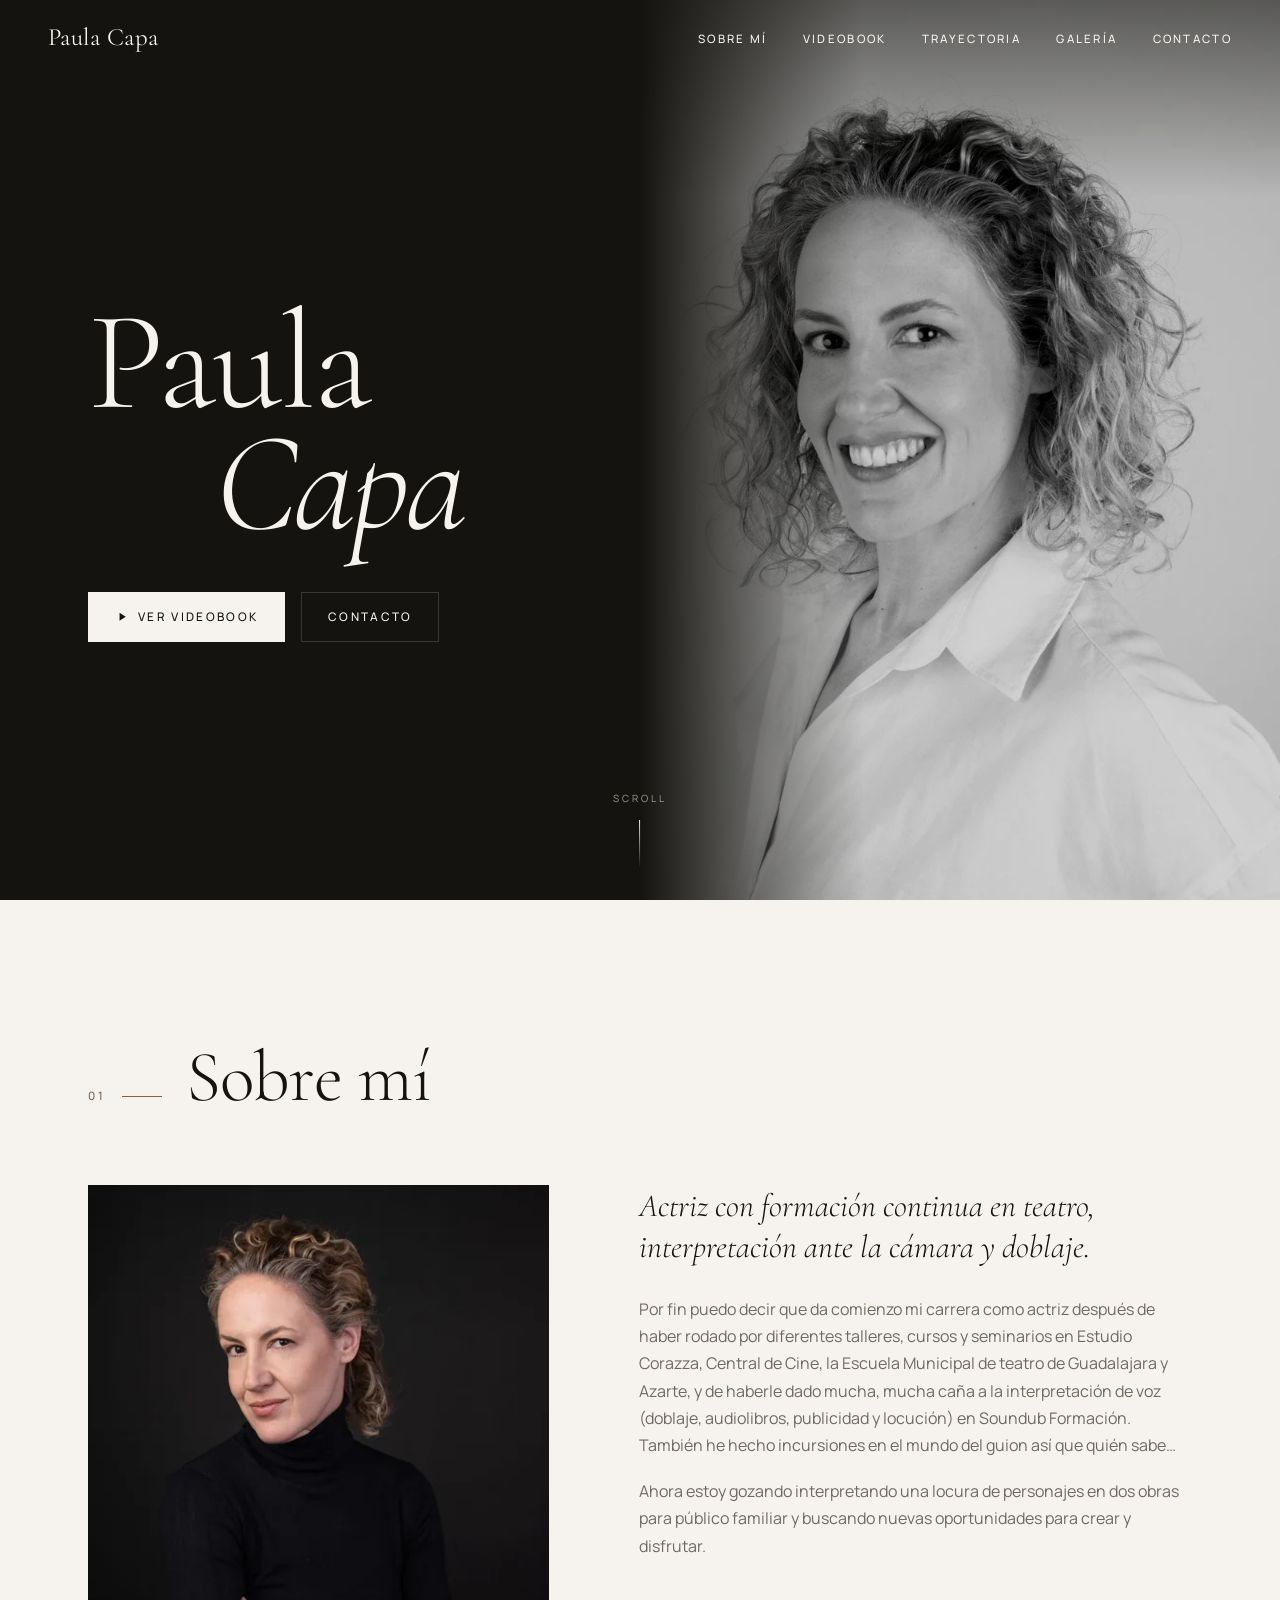
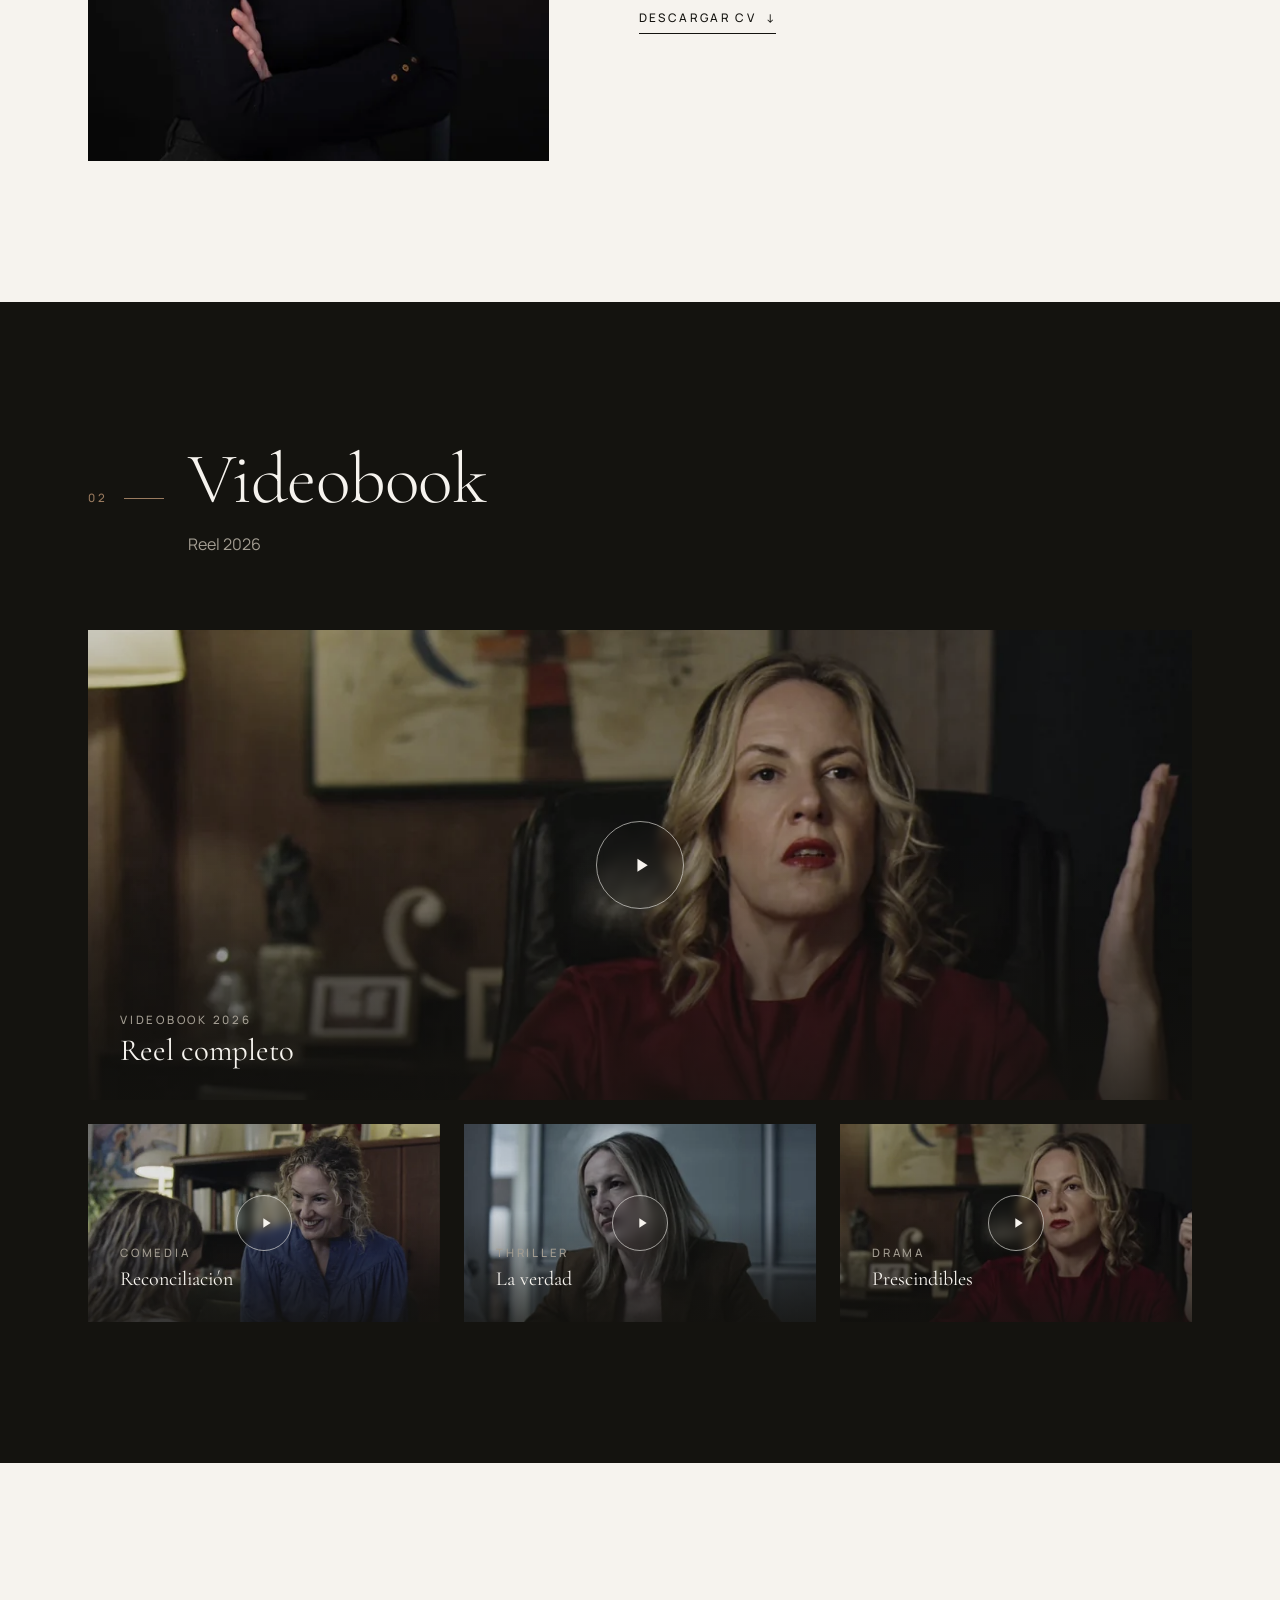
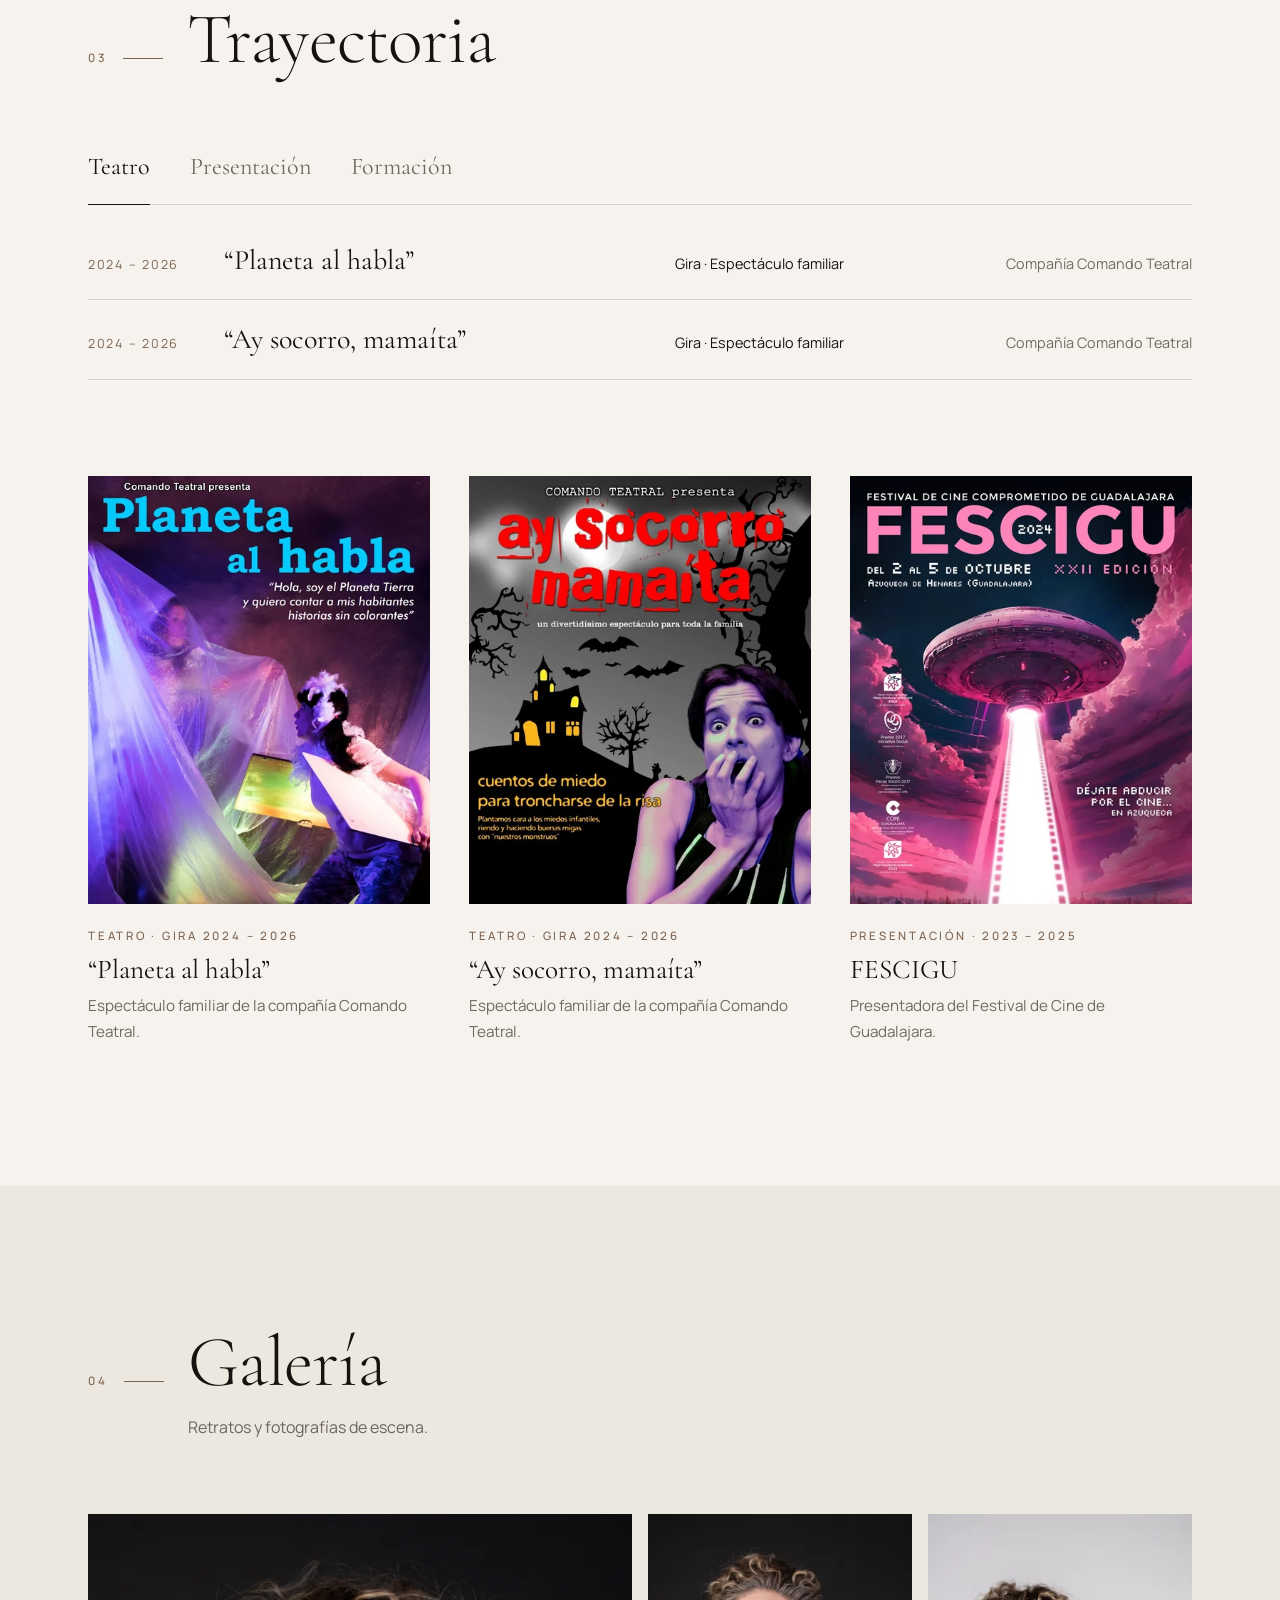
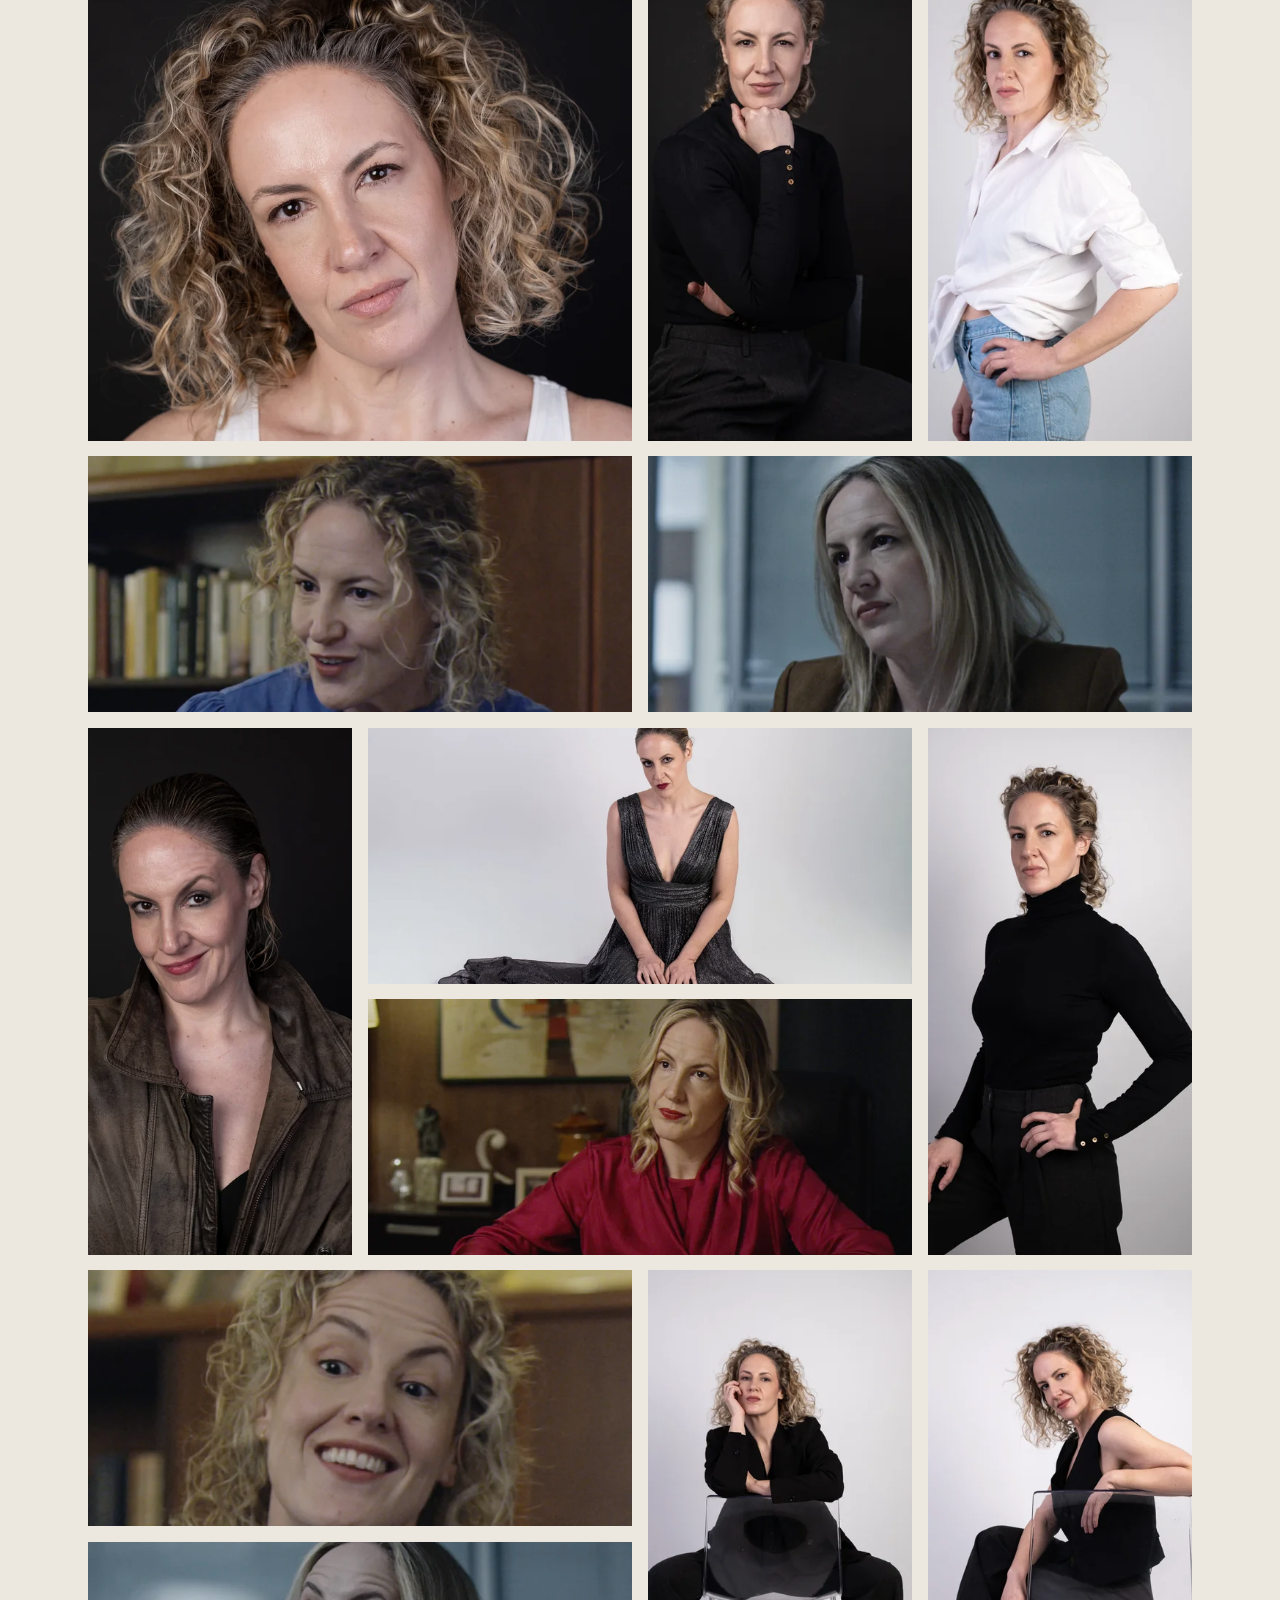
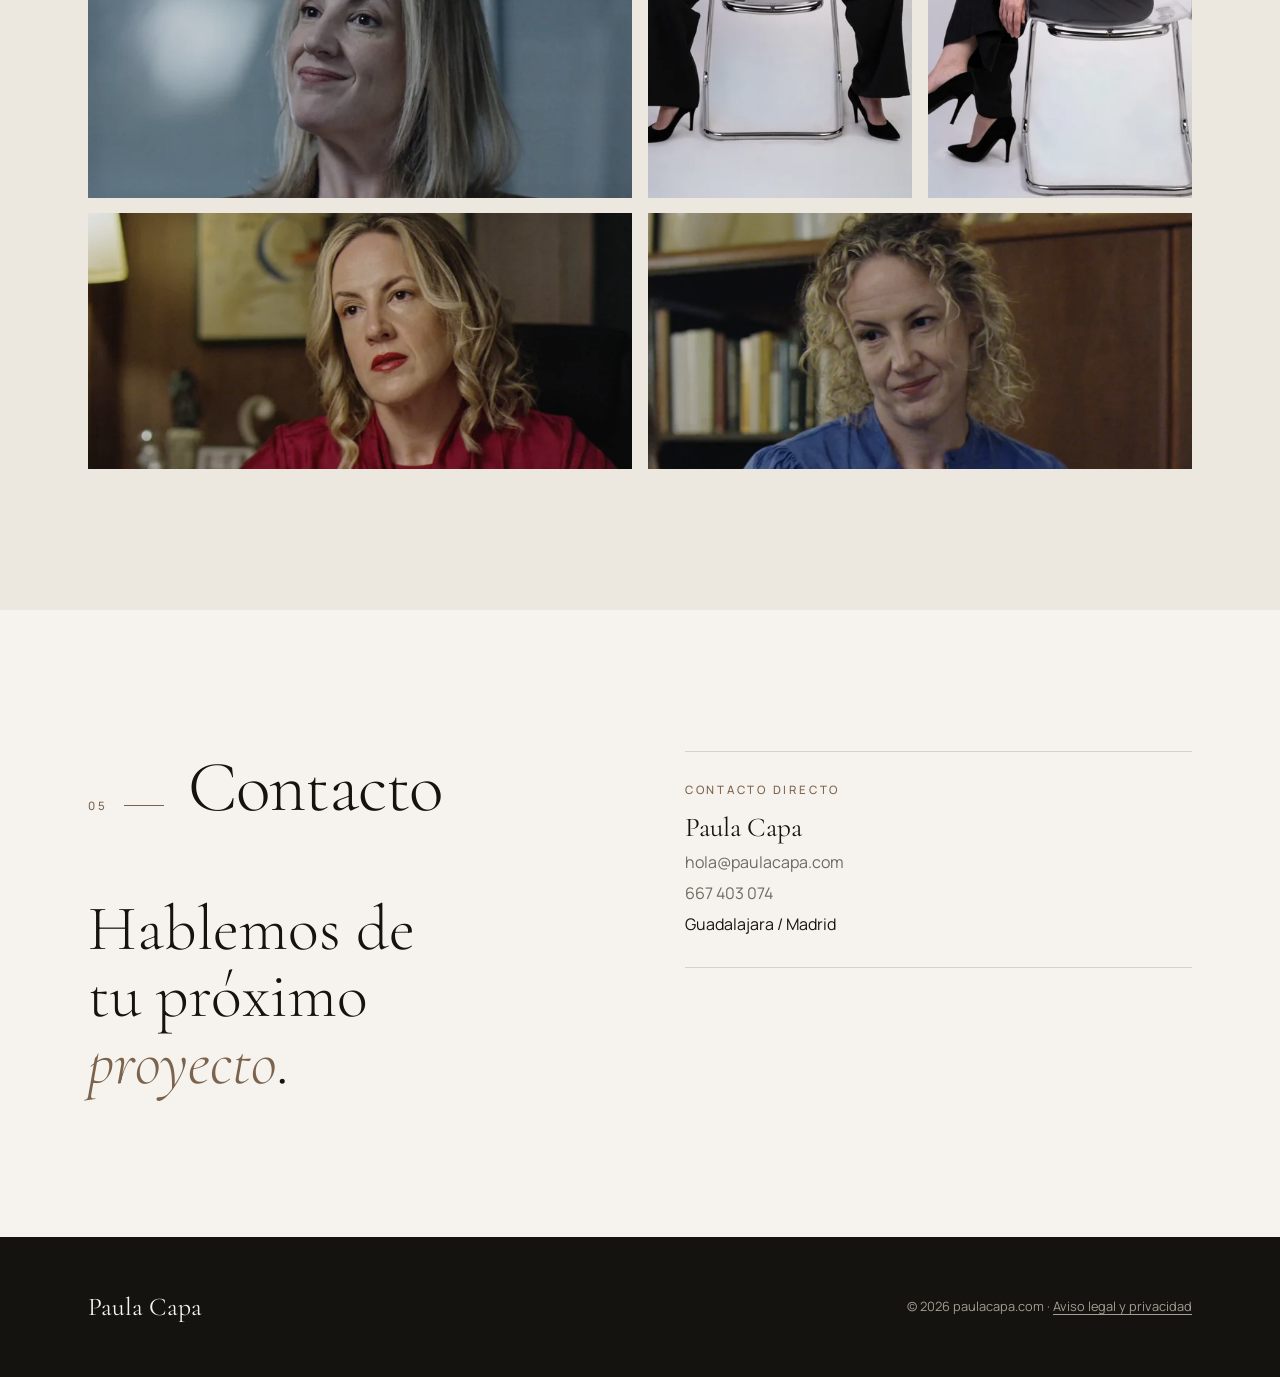
==== commit 00f007c4: "Recuperar la calidad de las imágenes adaptadas - Regenerar las versiones WebP desde la mejor fuente " ====
--- a/index.html
+++ b/index.html
@@ -96,6 +96,7 @@
   <link rel="apple-touch-icon" href="apple-touch-icon.png">
 
   <link rel="preload" href="fonts/cormorant-garamond.woff2" as="font" type="font/woff2" crossorigin>
+  <link rel="preload" href="fonts/cormorant-garamond-italic.woff2" as="font" type="font/woff2" crossorigin>
   <link rel="preload" href="fonts/manrope.woff2" as="font" type="font/woff2" crossorigin>
   <link rel="stylesheet" href="css/styles.css">
 
@@ -140,7 +141,7 @@
     <section class="hero" id="inicio">
       <div class="hero-media">
         <figure class="media media--hero" data-label="Retrato principal · vertical">
-          <picture><source srcset="img/hero-480.webp 480w, img/hero-800.webp 800w, img/hero.webp 1066w" sizes="(max-width: 860px) 100vw, 50vw" type="image/webp"><img src="img/hero.jpg" alt="Retrato de Paula Capa" width="1066" height="1600" fetchpriority="high"></picture>
+          <picture><source srcset="img/hero-480.webp 480w, img/hero-800.webp 800w, img/hero.webp 1066w" sizes="(max-width: 860px) 115vw, 50vw" type="image/webp"><img src="img/hero.jpg" alt="Retrato de Paula Capa" width="1066" height="1600" fetchpriority="high"></picture>
         </figure>
       </div>
 
@@ -173,7 +174,7 @@
 
         <div class="about-grid">
           <figure class="media media--portrait about-photo reveal" data-label="Retrato · Sobre mí">
-            <picture><source srcset="img/sobre-mi-480.webp 480w, img/sobre-mi-800.webp 800w, img/sobre-mi.webp 933w" sizes="(max-width: 860px) min(100vw, 480px), 460px" type="image/webp"><img src="img/sobre-mi.jpg" alt="Paula Capa con jersey negro, sonriendo" loading="lazy" width="933" height="1400"></picture>
+            <picture><source srcset="img/sobre-mi-480.webp 480w, img/sobre-mi-800.webp 800w, img/sobre-mi.webp 933w" sizes="(max-width: 520px) 100vw, (max-width: 860px) 480px, 460px" type="image/webp"><img src="img/sobre-mi.jpg" alt="Paula Capa con jersey negro, sonriendo" loading="lazy" width="933" height="1400"></picture>
           </figure>
 
           <div class="about-text">
@@ -215,7 +216,7 @@
         -->
         <button class="video-card video-card--main reveal" data-youtube="" aria-label="Reproducir videobook">
           <figure class="media media--cinema" data-label="Miniatura del videobook">
-            <picture><source srcset="img/videobook-480.webp 480w, img/videobook-800.webp 800w, img/videobook-1200.webp 1200w, img/videobook-1600.webp 1600w, img/videobook.webp 2000w" sizes="(max-width: 1200px) 100vw, 1104px" type="image/webp"><img src="img/videobook.jpg" alt="Videobook de Paula Capa" width="2000" height="815"></picture>
+            <picture><source srcset="img/videobook-480.webp 480w, img/videobook-800.webp 800w, img/videobook-1200.webp 1200w, img/videobook-1600.webp 1600w, img/videobook.webp 2000w" sizes="(max-width: 860px) 126vw, (max-width: 1200px) 95vw, 1160px" type="image/webp"><img src="img/videobook.jpg" alt="Videobook de Paula Capa" width="2000" height="815"></picture>
           </figure>
           <span class="play" aria-hidden="true"><svg viewBox="0 0 24 24"><path d="M8 5v14l11-7z"/></svg></span>
           <span class="video-caption">
@@ -227,7 +228,7 @@
         <div class="video-row">
           <button class="video-card reveal" data-youtube="hcMBLyJpUlI" aria-label="Reproducir escena «Reconciliación»">
             <figure class="media media--wide" data-label="Reconciliación · 16:9">
-              <picture><source srcset="img/escena-1-480.webp 480w, img/escena-1-800.webp 800w, img/escena-1.webp 1200w" sizes="(max-width: 860px) 100vw, 352px" type="image/webp"><img src="img/escena-1.jpg" alt="Fotograma de «Reconciliación»" loading="lazy" width="1200" height="718"></picture>
+              <picture><source srcset="img/escena-1-480.webp 480w, img/escena-1-800.webp 800w, img/escena-1.webp 1200w" sizes="(max-width: 860px) 120vw, 470px" type="image/webp"><img src="img/escena-1.jpg" alt="Fotograma de «Reconciliación»" loading="lazy" width="1200" height="718"></picture>
             </figure>
             <span class="play play--sm" aria-hidden="true"><svg viewBox="0 0 24 24"><path d="M8 5v14l11-7z"/></svg></span>
             <span class="video-caption">
@@ -237,7 +238,7 @@
           </button>
           <button class="video-card reveal" data-youtube="iap1M3OZQ5w" aria-label="Reproducir escena «La verdad»">
             <figure class="media media--wide" data-label="La verdad · 16:9">
-              <picture><source srcset="img/escena-2-480.webp 480w, img/escena-2-800.webp 800w, img/escena-2.webp 1200w" sizes="(max-width: 860px) 100vw, 352px" type="image/webp"><img src="img/escena-2.jpg" alt="Fotograma de «La verdad»" loading="lazy" width="1200" height="600"></picture>
+              <picture><source srcset="img/escena-2-480.webp 480w, img/escena-2-800.webp 800w, img/escena-2.webp 1200w" sizes="(max-width: 860px) 120vw, 470px" type="image/webp"><img src="img/escena-2.jpg" alt="Fotograma de «La verdad»" loading="lazy" width="1200" height="600"></picture>
             </figure>
             <span class="play play--sm" aria-hidden="true"><svg viewBox="0 0 24 24"><path d="M8 5v14l11-7z"/></svg></span>
             <span class="video-caption">
@@ -247,7 +248,7 @@
           </button>
           <button class="video-card reveal" data-youtube="OYvXvXSDY5Y" aria-label="Reproducir escena «Prescindibles»">
             <figure class="media media--wide" data-label="Prescindibles · 16:9">
-              <picture><source srcset="img/escena-3-480.webp 480w, img/escena-3-800.webp 800w, img/escena-3-1200.webp 1200w, img/escena-3-1600.webp 1600w, img/escena-3.webp 2000w" sizes="(max-width: 860px) 100vw, 352px" type="image/webp"><img src="img/escena-3.jpg" alt="Fotograma de «Prescindibles»" loading="lazy" width="2000" height="850"></picture>
+              <picture><source srcset="img/escena-3-480.webp 480w, img/escena-3-800.webp 800w, img/escena-3-1200.webp 1200w, img/escena-3-1600.webp 1600w, img/escena-3.webp 2000w" sizes="(max-width: 860px) 120vw, 470px" type="image/webp"><img src="img/escena-3.jpg" alt="Fotograma de «Prescindibles»" loading="lazy" width="2000" height="850"></picture>
             </figure>
             <span class="play play--sm" aria-hidden="true"><svg viewBox="0 0 24 24"><path d="M8 5v14l11-7z"/></svg></span>
             <span class="video-caption">
@@ -308,7 +309,7 @@
         <div class="highlights">
           <article class="highlight reveal">
             <figure class="media media--card" data-label="“Planeta al habla” · 4:5">
-              <picture><source srcset="img/proyecto-1-480.webp 480w, img/proyecto-1-800.webp 800w, img/proyecto-1.webp 957w" sizes="(max-width: 860px) min(100vw, 480px), 342px" type="image/webp"><img src="img/proyecto-1.jpg" alt="Cartel de «Planeta al habla», de Comando Teatral" loading="lazy" width="957" height="1239"></picture>
+              <picture><source srcset="img/proyecto-1-480.webp 480w, img/proyecto-1-800.webp 800w, img/proyecto-1.webp 957w" sizes="(max-width: 520px) 100vw, (max-width: 860px) 480px, 342px" type="image/webp"><img src="img/proyecto-1.jpg" alt="Cartel de «Planeta al habla», de Comando Teatral" loading="lazy" width="957" height="1239"></picture>
             </figure>
             <p class="highlight-meta">Teatro · Gira 2024 – 2026</p>
             <h3 class="highlight-title">“Planeta al habla”</h3>
@@ -316,7 +317,7 @@
           </article>
           <article class="highlight reveal">
             <figure class="media media--card media--top" data-label="“Ay socorro, mamaíta” · 4:5">
-              <picture><source srcset="img/proyecto-2-480.webp 480w, img/proyecto-2.webp 785w" sizes="(max-width: 860px) min(100vw, 480px), 342px" type="image/webp"><img src="img/proyecto-2.jpg" alt="Cartel de «Ay socorro, mamaíta», de Comando Teatral" loading="lazy" width="785" height="1111"></picture>
+              <picture><source srcset="img/proyecto-2-480.webp 480w, img/proyecto-2.webp 785w" sizes="(max-width: 520px) 100vw, (max-width: 860px) 480px, 342px" type="image/webp"><img src="img/proyecto-2.jpg" alt="Cartel de «Ay socorro, mamaíta», de Comando Teatral" loading="lazy" width="785" height="1111"></picture>
             </figure>
             <p class="highlight-meta">Teatro · Gira 2024 – 2026</p>
             <h3 class="highlight-title">“Ay socorro, mamaíta”</h3>
@@ -324,7 +325,7 @@
           </article>
           <article class="highlight reveal">
             <figure class="media media--card media--top" data-label="FESCIGU · 4:5">
-              <picture><source srcset="img/proyecto-3-480.webp 480w, img/proyecto-3-800.webp 800w, img/proyecto-3.webp 1100w" sizes="(max-width: 860px) min(100vw, 480px), 342px" type="image/webp"><img src="img/proyecto-3.jpg" alt="Cartel del Festival de Cine Comprometido de Guadalajara FESCIGU 2024" loading="lazy" width="1100" height="1565"></picture>
+              <picture><source srcset="img/proyecto-3-480.webp 480w, img/proyecto-3-800.webp 800w, img/proyecto-3.webp 1100w" sizes="(max-width: 520px) 100vw, (max-width: 860px) 480px, 342px" type="image/webp"><img src="img/proyecto-3.jpg" alt="Cartel del Festival de Cine Comprometido de Guadalajara FESCIGU 2024" loading="lazy" width="1100" height="1565"></picture>
             </figure>
             <p class="highlight-meta">Presentación · 2023 – 2025</p>
             <h3 class="highlight-title">FESCIGU</h3>
@@ -345,17 +346,17 @@
 
         <div class="gallery-grid">
           <a href="img/galeria-1.jpg" class="gallery-item g-big reveal"><figure class="media" data-label="Foto 1"><picture><source srcset="img/galeria-1-480.webp 480w, img/galeria-1-800.webp 800w, img/galeria-1.webp 1200w" sizes="(max-width: 860px) 100vw, 544px" type="image/webp"><img src="img/galeria-1.jpg" alt="Retrato de Paula Capa con camiseta blanca de tirantes" loading="lazy" width="1200" height="1800"></picture></figure></a>
-          <a href="img/galeria-2.jpg" class="gallery-item g-tall reveal"><figure class="media" data-label="Foto 2"><picture><source srcset="img/galeria-2-480.webp 480w, img/galeria-2-800.webp 800w, img/galeria-2.webp 1200w" sizes="(max-width: 860px) 50vw, 264px" type="image/webp"><img src="img/galeria-2.jpg" alt="Paula Capa sentada con jersey negro, la mano en la barbilla" loading="lazy" width="1200" height="1800"></picture></figure></a>
+          <a href="img/galeria-2.jpg" class="gallery-item g-tall reveal"><figure class="media" data-label="Foto 2"><picture><source srcset="img/galeria-2-480.webp 480w, img/galeria-2-800.webp 800w, img/galeria-2.webp 1200w" sizes="(max-width: 860px) 60vw, 360px" type="image/webp"><img src="img/galeria-2.jpg" alt="Paula Capa sentada con jersey negro, la mano en la barbilla" loading="lazy" width="1200" height="1800"></picture></figure></a>
           <a href="img/galeria-3.jpg" class="gallery-item g-wide reveal"><figure class="media" data-label="Foto 3"><picture><source srcset="img/galeria-3-480.webp 480w, img/galeria-3-800.webp 800w, img/galeria-3-1200.webp 1200w, img/galeria-3-1600.webp 1600w, img/galeria-3.webp 1614w" sizes="(max-width: 860px) 100vw, 544px" type="image/webp"><img src="img/galeria-3.jpg" alt="Fotograma de «Reconciliación»" loading="lazy" width="1614" height="1202"></picture></figure></a>
           <a href="img/galeria-4.jpg" class="gallery-item g-wide reveal"><figure class="media" data-label="Foto 4"><picture><source srcset="img/galeria-4-480.webp 480w, img/galeria-4-800.webp 800w, img/galeria-4-1200.webp 1200w, img/galeria-4-1600.webp 1600w, img/galeria-4.webp 1800w" sizes="(max-width: 860px) 100vw, 544px" type="image/webp"><img src="img/galeria-4.jpg" alt="Fotograma de «La verdad»" loading="lazy" width="1800" height="1094"></picture></figure></a>
-          <a href="img/galeria-5.jpg" class="gallery-item g-tall reveal"><figure class="media" data-label="Foto 5"><picture><source srcset="img/galeria-5-480.webp 480w, img/galeria-5-800.webp 800w, img/galeria-5.webp 1200w" sizes="(max-width: 860px) 50vw, 264px" type="image/webp"><img src="img/galeria-5.jpg" alt="Paula Capa con camisa blanca y vaqueros" loading="lazy" width="1200" height="1800"></picture></figure></a>
-          <a href="img/galeria-6.jpg" class="gallery-item g-tall reveal"><figure class="media" data-label="Foto 6"><picture><source srcset="img/galeria-6-480.webp 480w, img/galeria-6-800.webp 800w, img/galeria-6.webp 1200w" sizes="(max-width: 860px) 50vw, 264px" type="image/webp"><img src="img/galeria-6.jpg" alt="Paula Capa sonriendo con chaqueta de cuero" loading="lazy" width="1200" height="1800"></picture></figure></a>
+          <a href="img/galeria-5.jpg" class="gallery-item g-tall reveal"><figure class="media" data-label="Foto 5"><picture><source srcset="img/galeria-5-480.webp 480w, img/galeria-5-800.webp 800w, img/galeria-5.webp 1200w" sizes="(max-width: 860px) 60vw, 360px" type="image/webp"><img src="img/galeria-5.jpg" alt="Paula Capa con camisa blanca y vaqueros" loading="lazy" width="1200" height="1800"></picture></figure></a>
+          <a href="img/galeria-6.jpg" class="gallery-item g-tall reveal"><figure class="media" data-label="Foto 6"><picture><source srcset="img/galeria-6-480.webp 480w, img/galeria-6-800.webp 800w, img/galeria-6.webp 1200w" sizes="(max-width: 860px) 60vw, 360px" type="image/webp"><img src="img/galeria-6.jpg" alt="Paula Capa sonriendo con chaqueta de cuero" loading="lazy" width="1200" height="1800"></picture></figure></a>
           <a href="img/galeria-7.jpg" class="gallery-item g-wide reveal"><figure class="media" data-label="Foto 7"><picture><source srcset="img/galeria-7-480.webp 480w, img/galeria-7-800.webp 800w, img/galeria-7-1200.webp 1200w, img/galeria-7-1600.webp 1600w, img/galeria-7.webp 1800w" sizes="(max-width: 860px) 100vw, 544px" type="image/webp"><img src="img/galeria-7.jpg" alt="Paula Capa sentada en el suelo con vestido largo" loading="lazy" width="1800" height="1200"></picture></figure></a>
           <a href="img/galeria-8.jpg" class="gallery-item g-wide reveal"><figure class="media" data-label="Foto 8"><picture><source srcset="img/galeria-8-480.webp 480w, img/galeria-8-800.webp 800w, img/galeria-8-1200.webp 1200w, img/galeria-8-1600.webp 1600w, img/galeria-8.webp 1800w" sizes="(max-width: 860px) 100vw, 544px" type="image/webp"><img src="img/galeria-8.jpg" alt="Fotograma de «Prescindibles»" loading="lazy" width="1800" height="946"></picture></figure></a>
-          <a href="img/galeria-9.jpg" class="gallery-item g-tall reveal"><figure class="media" data-label="Foto 9"><picture><source srcset="img/galeria-9-480.webp 480w, img/galeria-9-800.webp 800w, img/galeria-9.webp 1200w" sizes="(max-width: 860px) 50vw, 264px" type="image/webp"><img src="img/galeria-9.jpg" alt="Paula Capa de pie con jersey negro de cuello alto" loading="lazy" width="1200" height="1800"></picture></figure></a>
+          <a href="img/galeria-9.jpg" class="gallery-item g-tall reveal"><figure class="media" data-label="Foto 9"><picture><source srcset="img/galeria-9-480.webp 480w, img/galeria-9-800.webp 800w, img/galeria-9.webp 1200w" sizes="(max-width: 860px) 60vw, 360px" type="image/webp"><img src="img/galeria-9.jpg" alt="Paula Capa de pie con jersey negro de cuello alto" loading="lazy" width="1200" height="1800"></picture></figure></a>
           <a href="img/galeria-10.jpg" class="gallery-item g-wide reveal"><figure class="media" data-label="Foto 10"><picture><source srcset="img/galeria-10-480.webp 480w, img/galeria-10-800.webp 800w, img/galeria-10-1200.webp 1200w, img/galeria-10-1600.webp 1600w, img/galeria-10.webp 1734w" sizes="(max-width: 860px) 100vw, 544px" type="image/webp"><img src="img/galeria-10.jpg" alt="Fotograma de «Reconciliación»" loading="lazy" width="1734" height="1140"></picture></figure></a>
-          <a href="img/galeria-11.jpg" class="gallery-item g-tall reveal"><figure class="media" data-label="Foto 11"><picture><source srcset="img/galeria-11-480.webp 480w, img/galeria-11-800.webp 800w, img/galeria-11.webp 1200w" sizes="(max-width: 860px) 50vw, 264px" type="image/webp"><img src="img/galeria-11.jpg" alt="Paula Capa sentada al revés en una silla, con traje negro" loading="lazy" width="1200" height="1800"></picture></figure></a>
-          <a href="img/galeria-12.jpg" class="gallery-item g-tall reveal"><figure class="media" data-label="Foto 12"><picture><source srcset="img/galeria-12-480.webp 480w, img/galeria-12-800.webp 800w, img/galeria-12.webp 1200w" sizes="(max-width: 860px) 50vw, 264px" type="image/webp"><img src="img/galeria-12.jpg" alt="Paula Capa sentada en una silla con chaleco negro" loading="lazy" width="1200" height="1800"></picture></figure></a>
+          <a href="img/galeria-11.jpg" class="gallery-item g-tall reveal"><figure class="media" data-label="Foto 11"><picture><source srcset="img/galeria-11-480.webp 480w, img/galeria-11-800.webp 800w, img/galeria-11.webp 1200w" sizes="(max-width: 860px) 60vw, 360px" type="image/webp"><img src="img/galeria-11.jpg" alt="Paula Capa sentada al revés en una silla, con traje negro" loading="lazy" width="1200" height="1800"></picture></figure></a>
+          <a href="img/galeria-12.jpg" class="gallery-item g-tall reveal"><figure class="media" data-label="Foto 12"><picture><source srcset="img/galeria-12-480.webp 480w, img/galeria-12-800.webp 800w, img/galeria-12.webp 1200w" sizes="(max-width: 860px) 60vw, 360px" type="image/webp"><img src="img/galeria-12.jpg" alt="Paula Capa sentada en una silla con chaleco negro" loading="lazy" width="1200" height="1800"></picture></figure></a>
           <a href="img/galeria-13.jpg" class="gallery-item g-wide reveal"><figure class="media" data-label="Foto 13"><picture><source srcset="img/galeria-13-480.webp 480w, img/galeria-13-800.webp 800w, img/galeria-13-1200.webp 1200w, img/galeria-13-1600.webp 1600w, img/galeria-13.webp 1800w" sizes="(max-width: 860px) 100vw, 544px" type="image/webp"><img src="img/galeria-13.jpg" alt="Fotograma de «La verdad»" loading="lazy" width="1800" height="884"></picture></figure></a>
           <a href="img/galeria-14.jpg" class="gallery-item g-wide reveal"><figure class="media" data-label="Foto 14"><picture><source srcset="img/galeria-14-480.webp 480w, img/galeria-14-800.webp 800w, img/galeria-14-1200.webp 1200w, img/galeria-14-1600.webp 1600w, img/galeria-14.webp 1800w" sizes="(max-width: 860px) 100vw, 544px" type="image/webp"><img src="img/galeria-14.jpg" alt="Fotograma de «Prescindibles»" loading="lazy" width="1800" height="897"></picture></figure></a>
           <a href="img/galeria-15.jpg" class="gallery-item g-wide reveal"><figure class="media" data-label="Foto 15"><picture><source srcset="img/galeria-15-480.webp 480w, img/galeria-15-800.webp 800w, img/galeria-15-1200.webp 1200w, img/galeria-15-1600.webp 1600w, img/galeria-15.webp 1754w" sizes="(max-width: 860px) 100vw, 544px" type="image/webp"><img src="img/galeria-15.jpg" alt="Fotograma de «Reconciliación»" loading="lazy" width="1754" height="1258"></picture></figure></a>
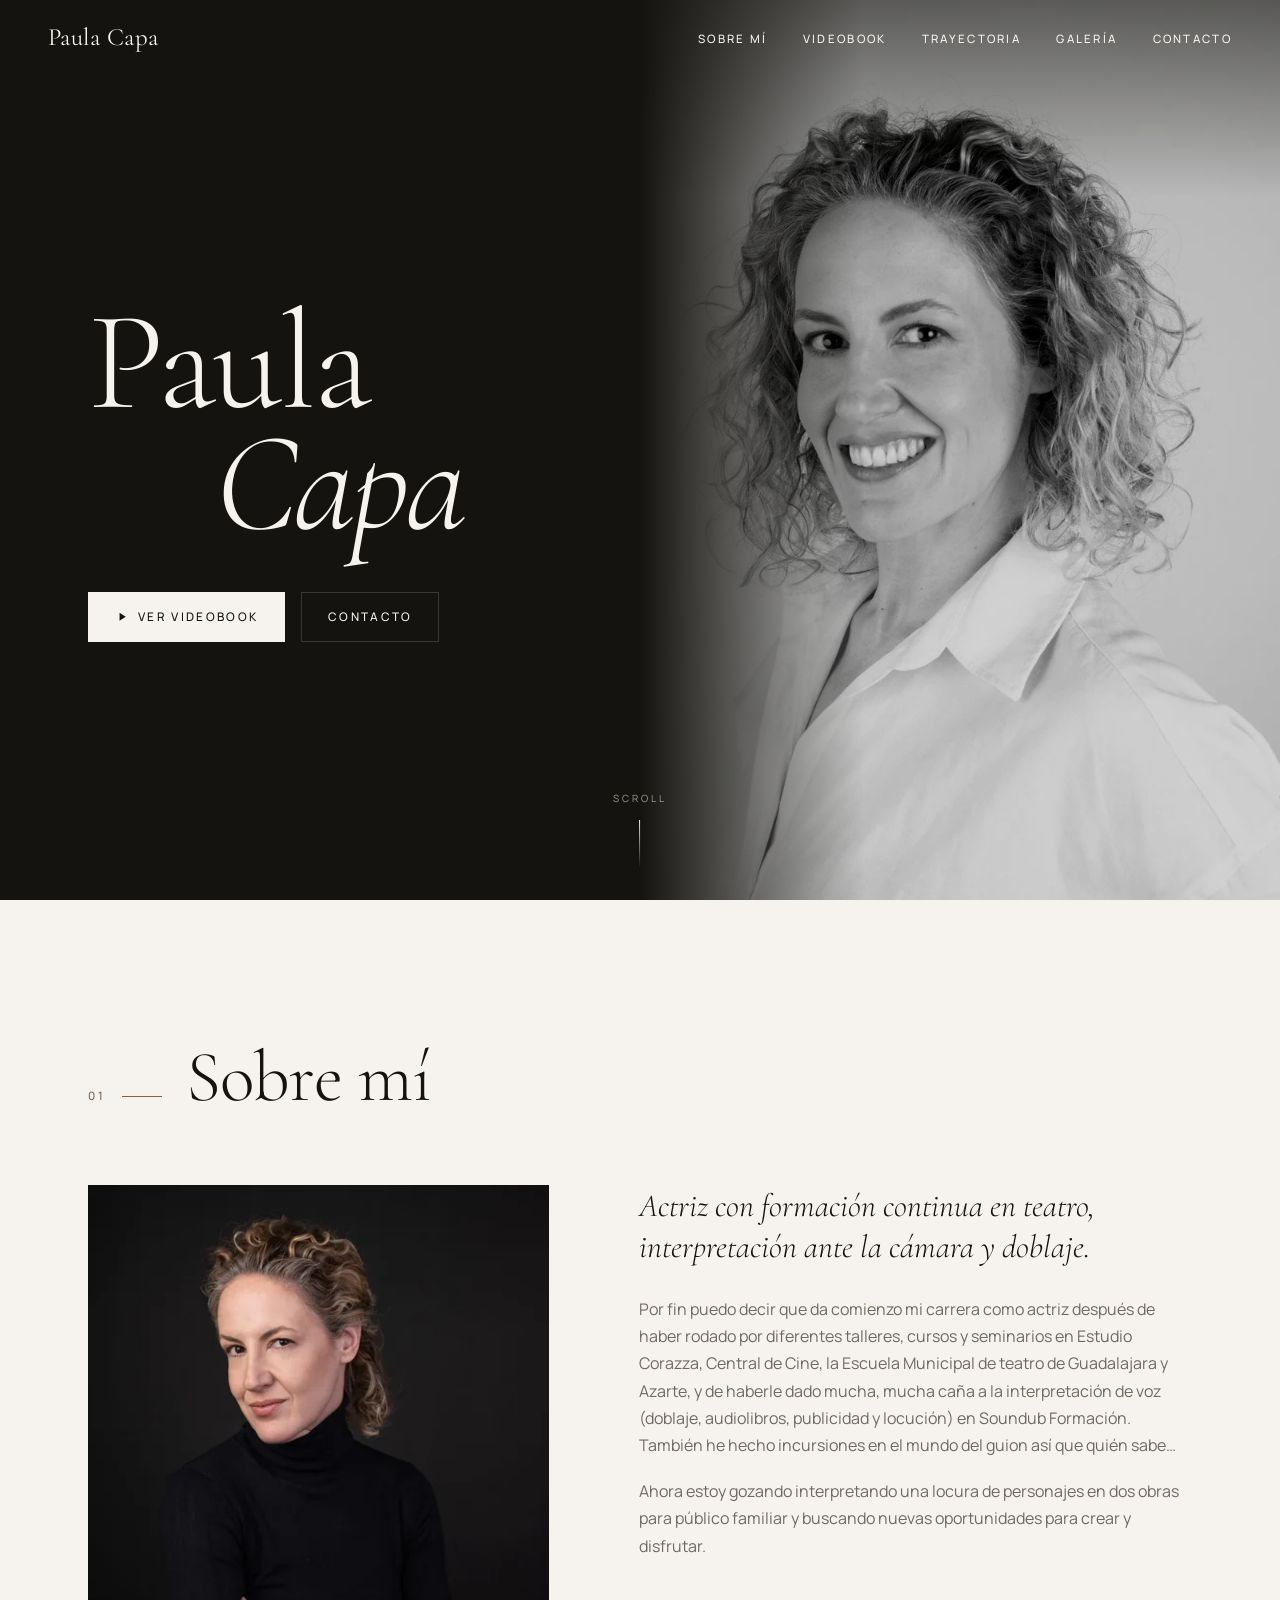
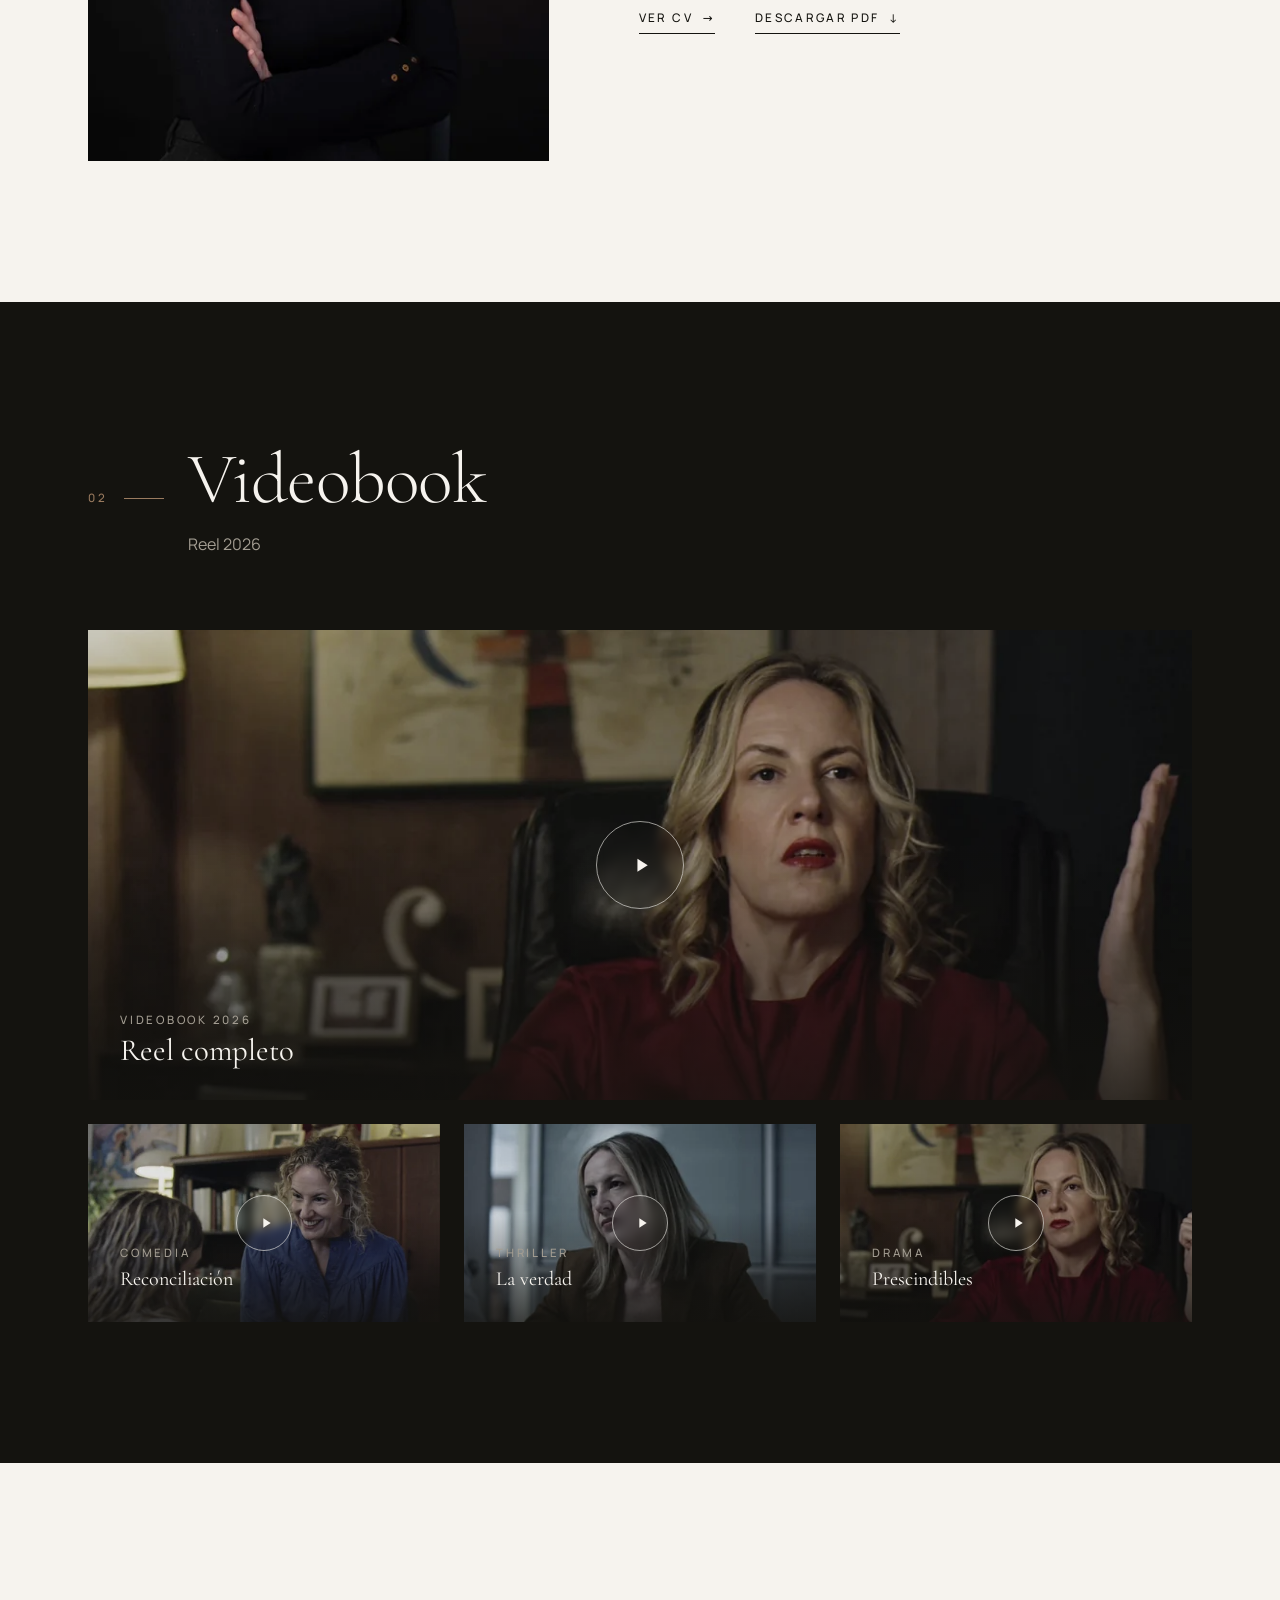
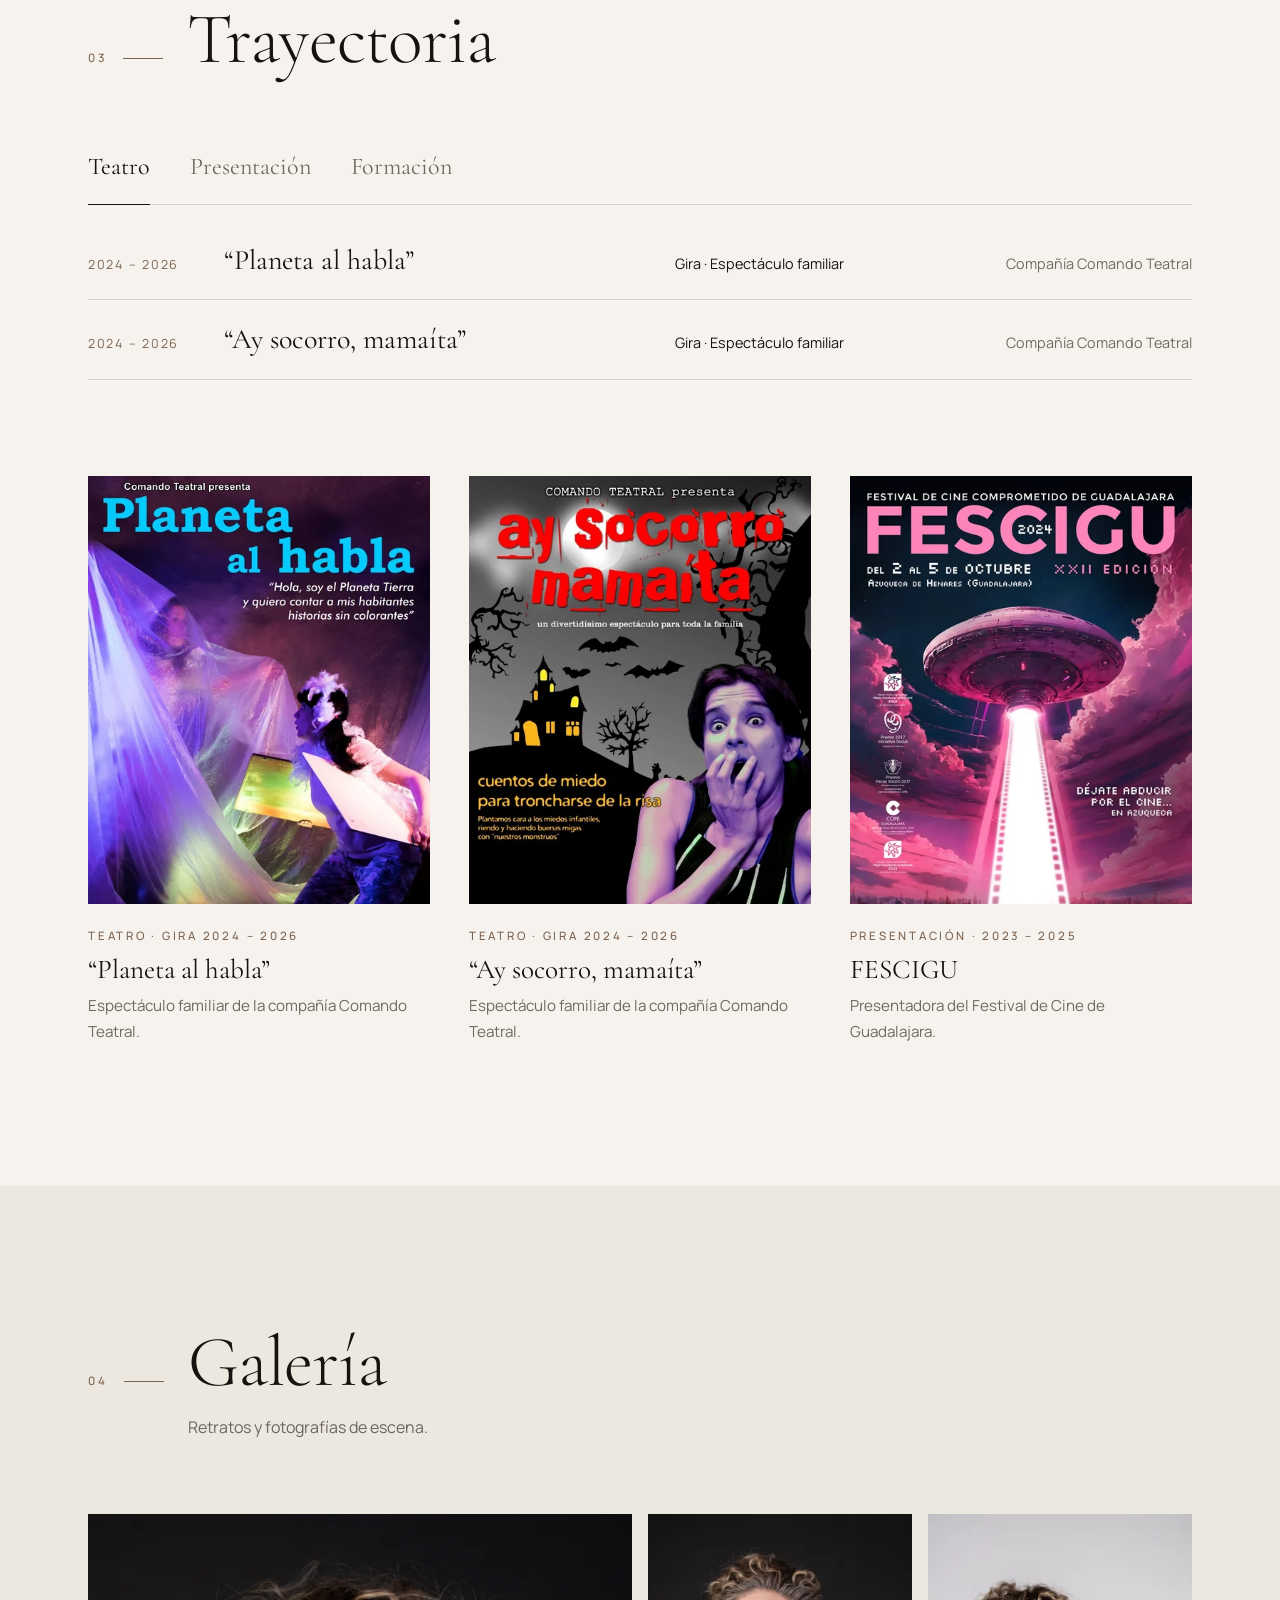
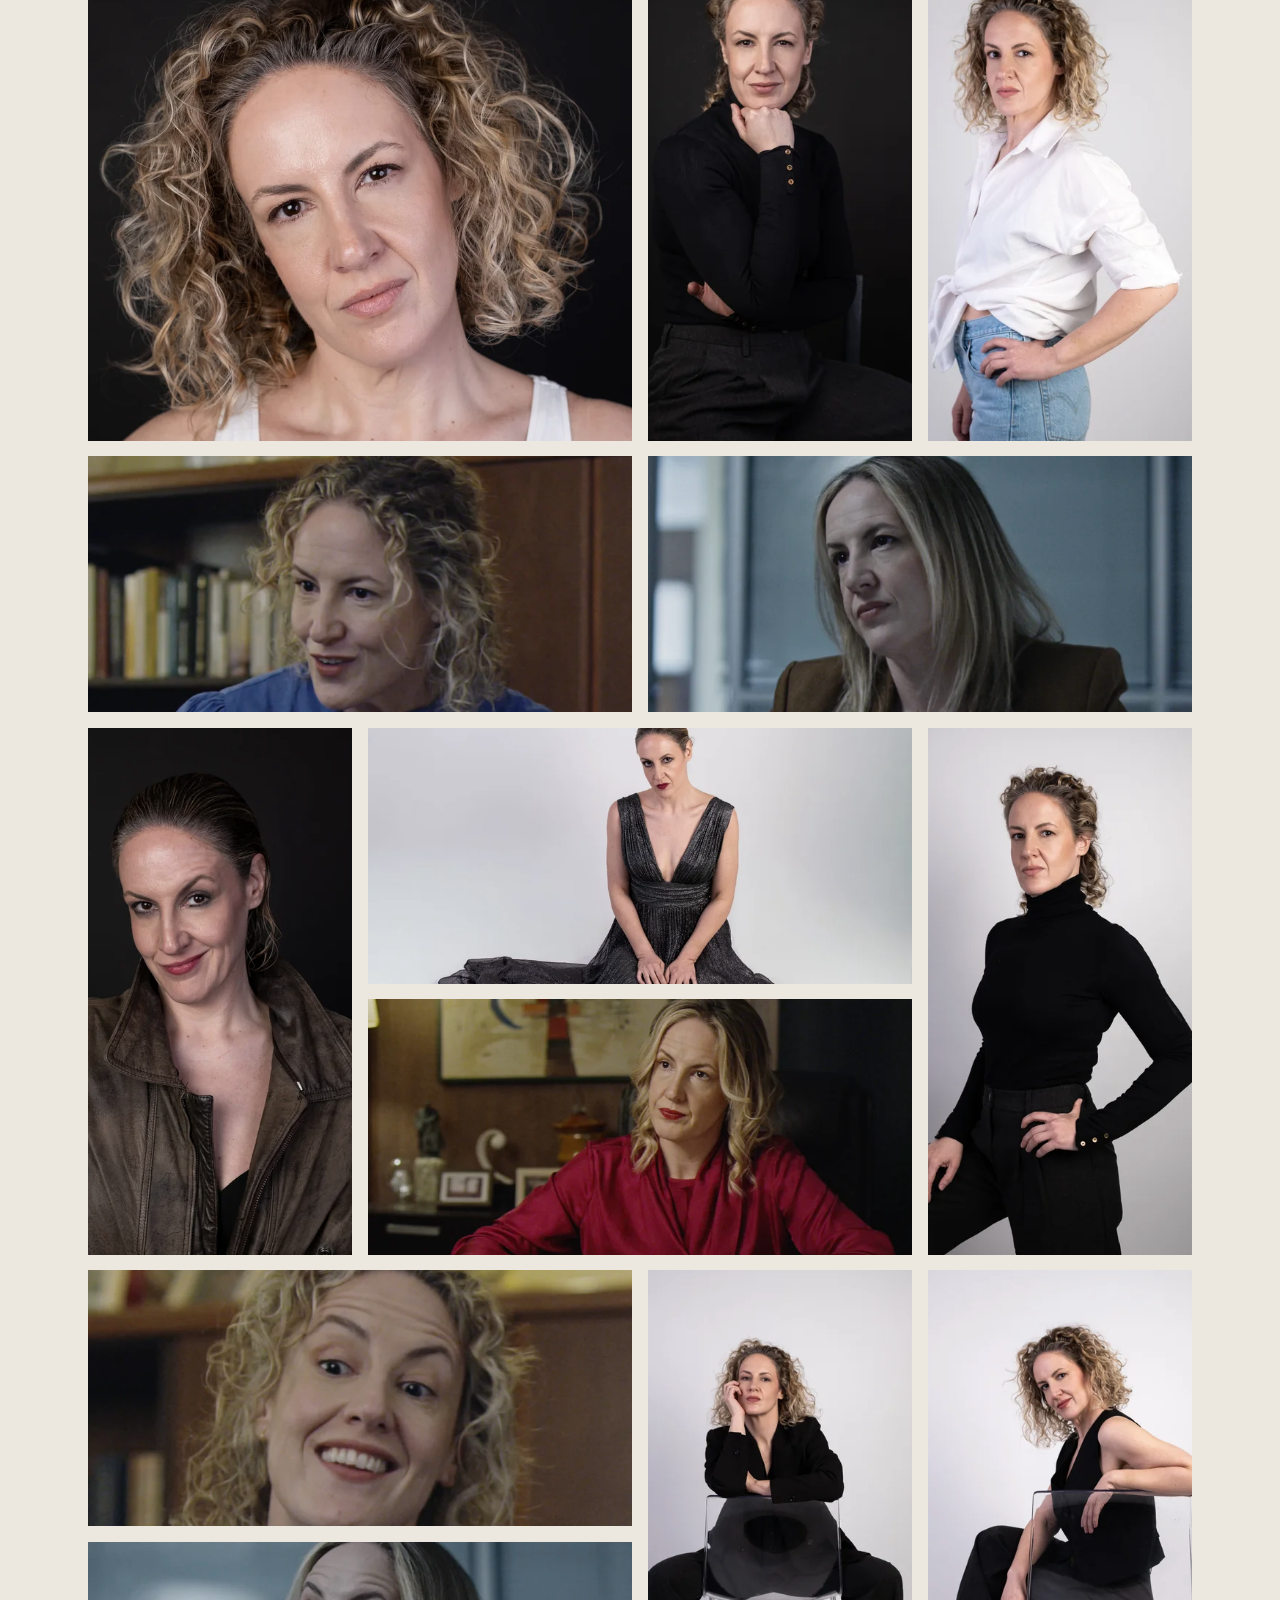
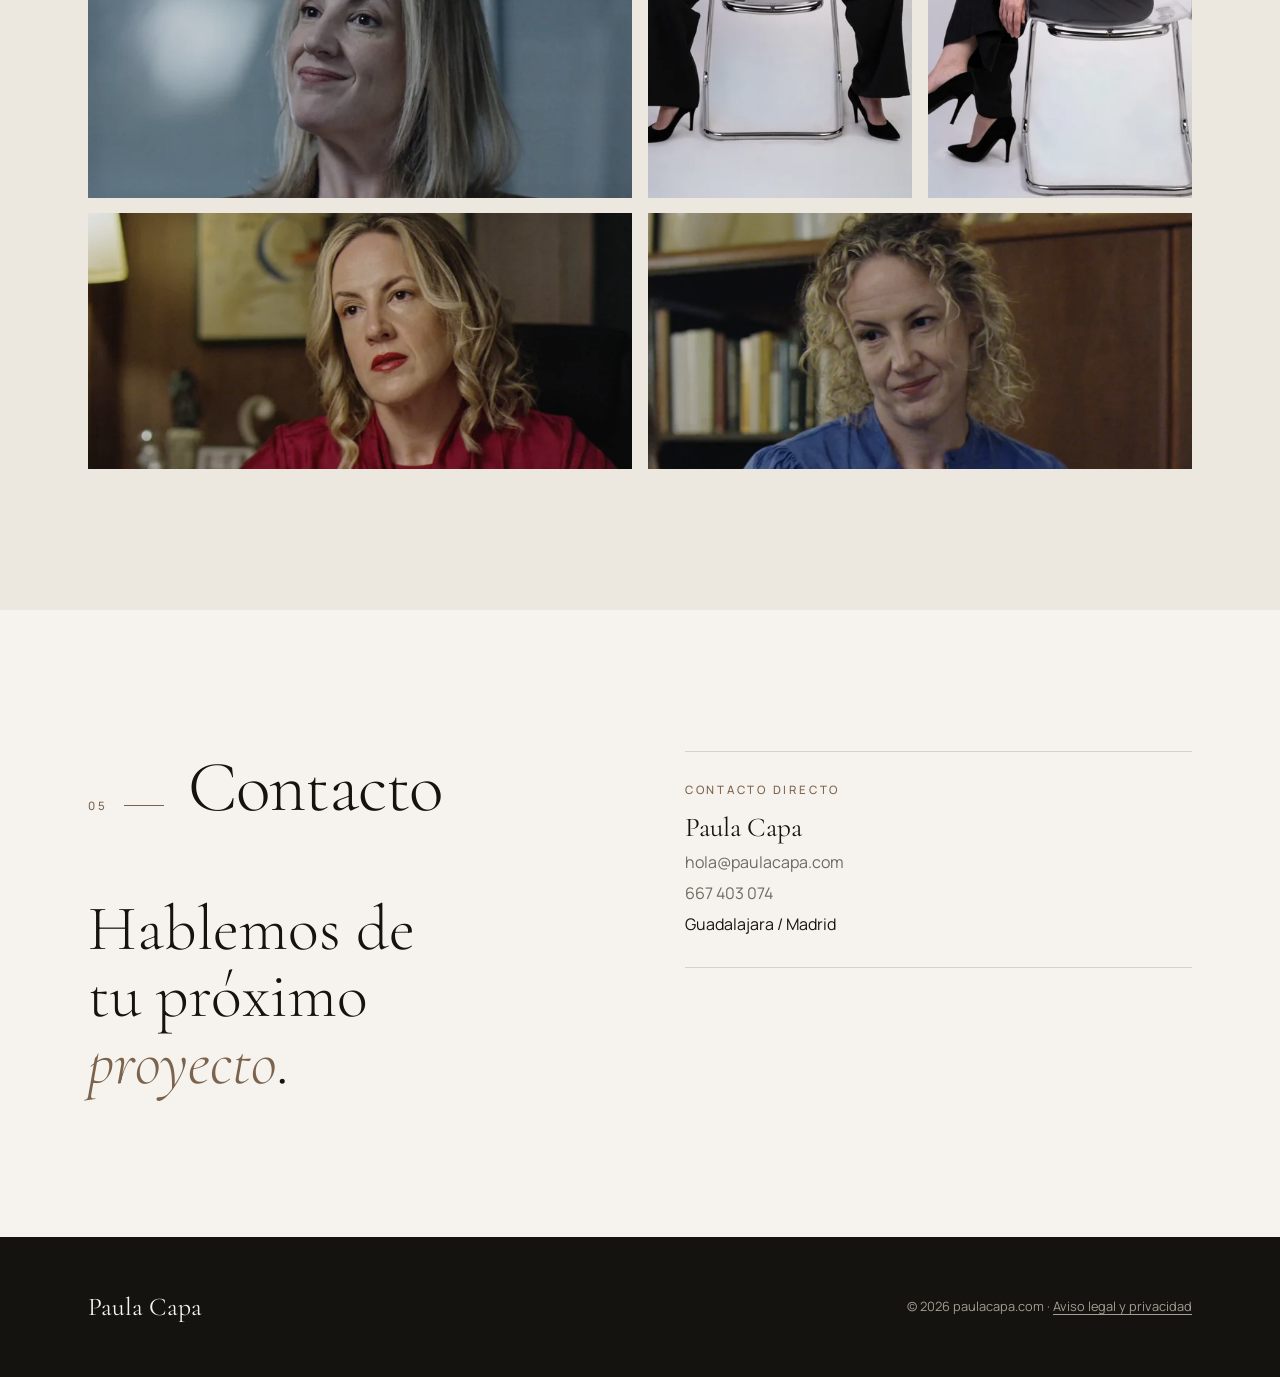
==== commit 3e1fce47: "Añadir el CV en una página de la web (cv.html)" ====
--- a/index.html
+++ b/index.html
@@ -194,7 +194,8 @@
             </p>
 
             <div class="about-actions reveal">
-              <a href="docs/cv-paula-capa.pdf" class="link-arrow" download>Descargar CV <span aria-hidden="true">↓</span></a>
+              <a href="cv.html" class="link-arrow">Ver CV <span aria-hidden="true">→</span></a>
+              <a href="docs/cv-paula-capa.pdf" class="link-arrow" download>Descargar PDF <span aria-hidden="true">↓</span></a>
             </div>
           </div>
         </div>
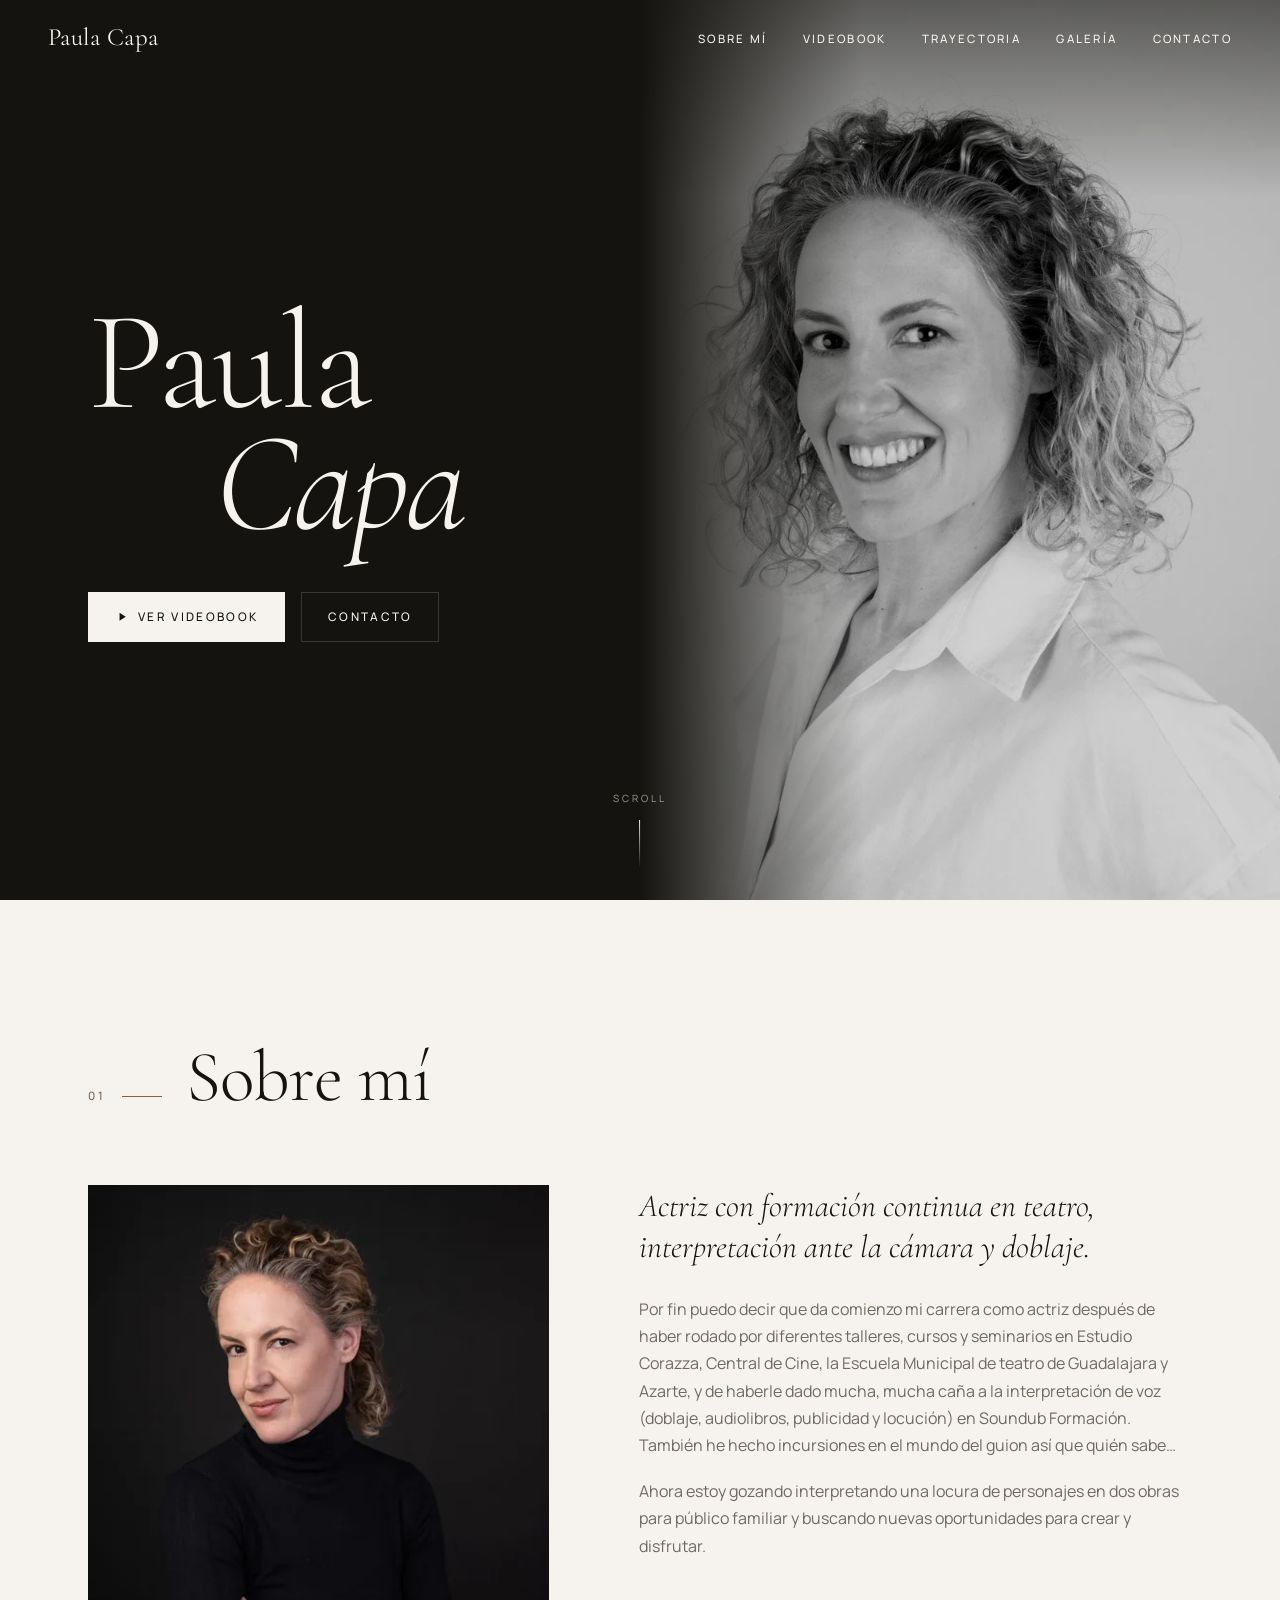
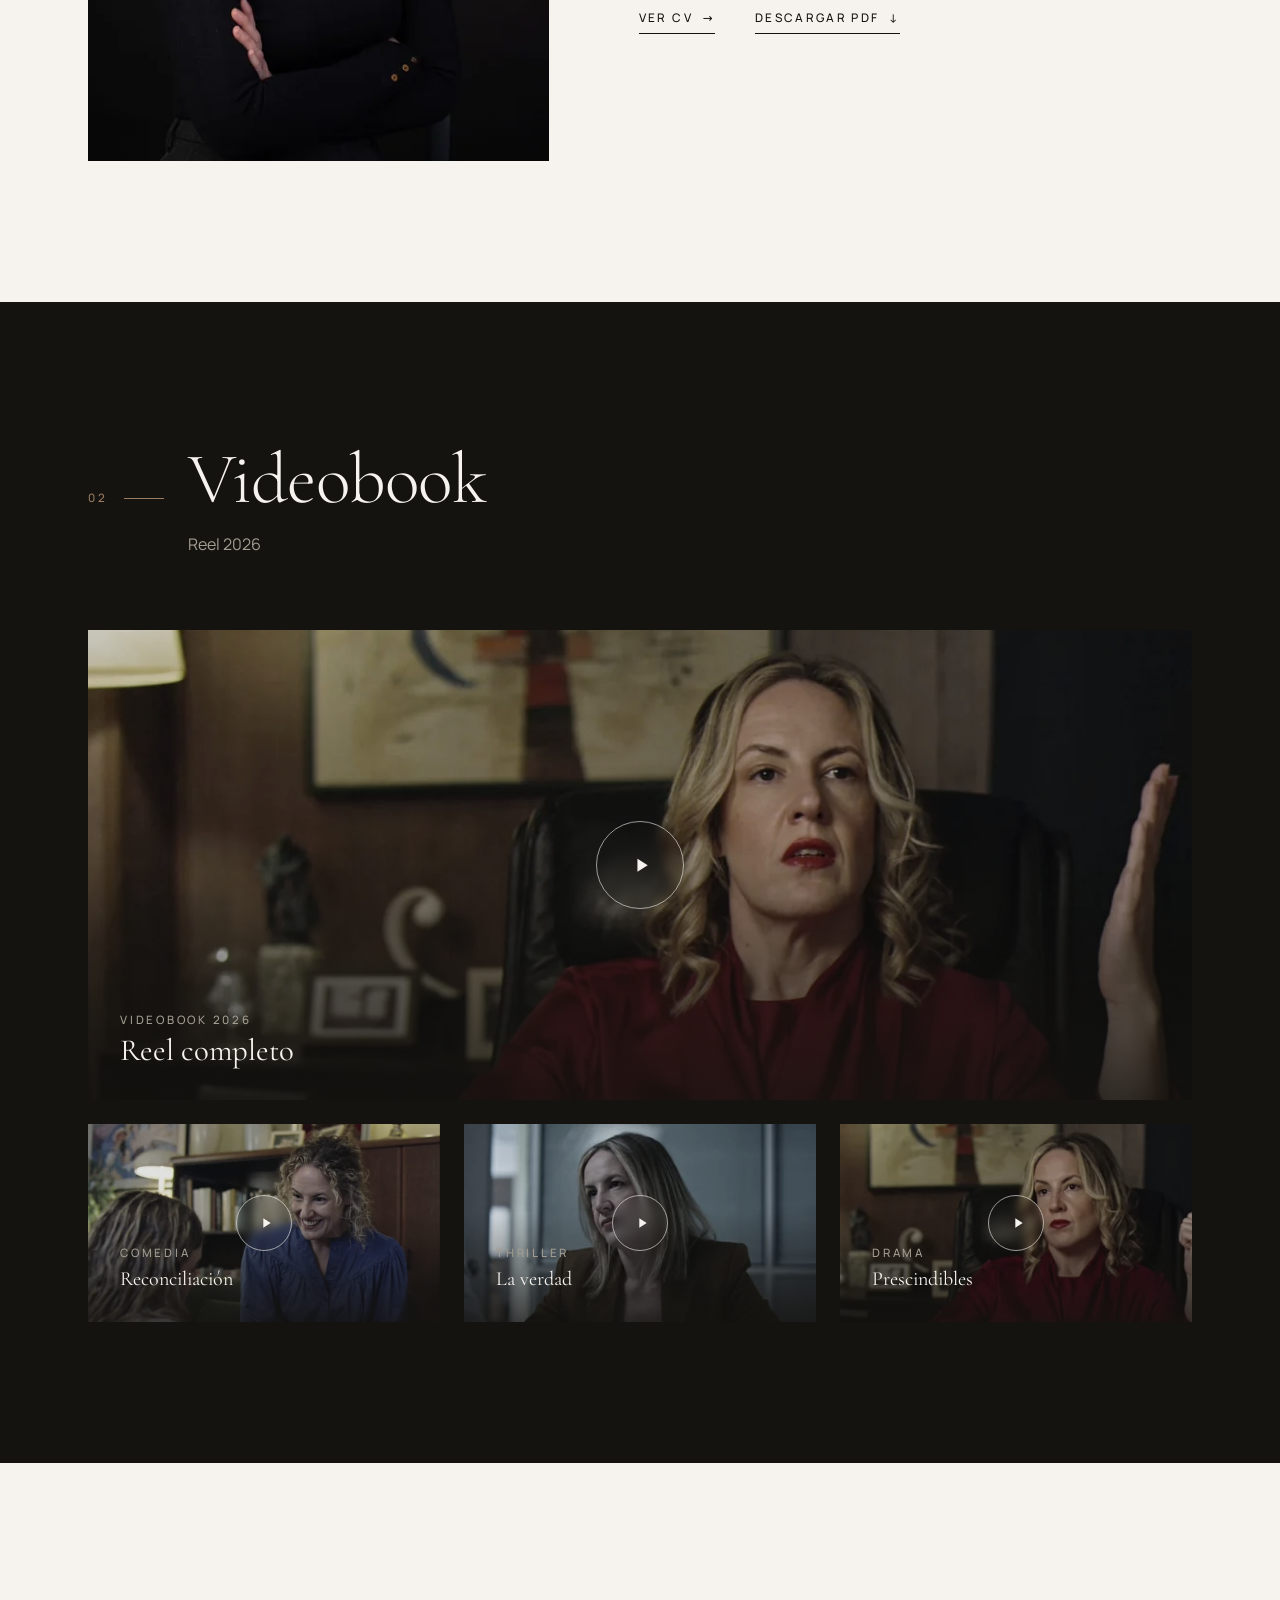
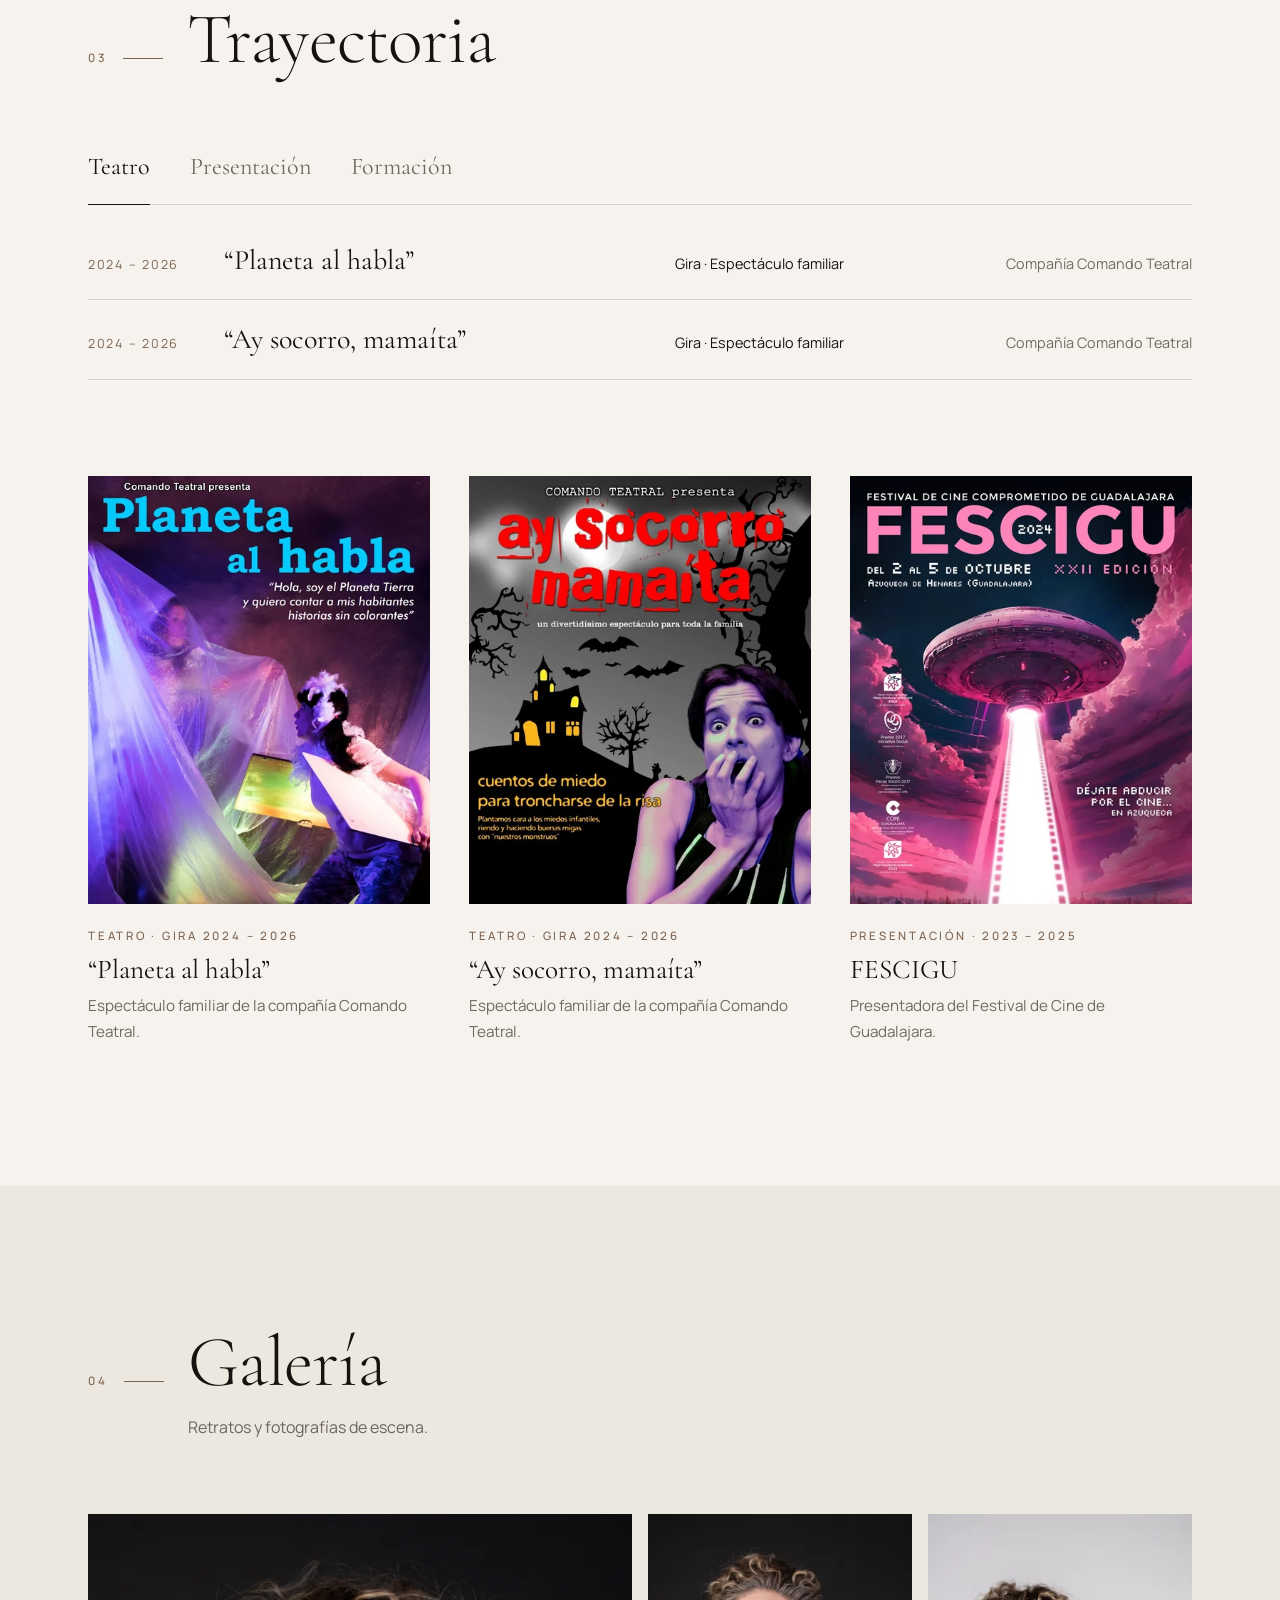
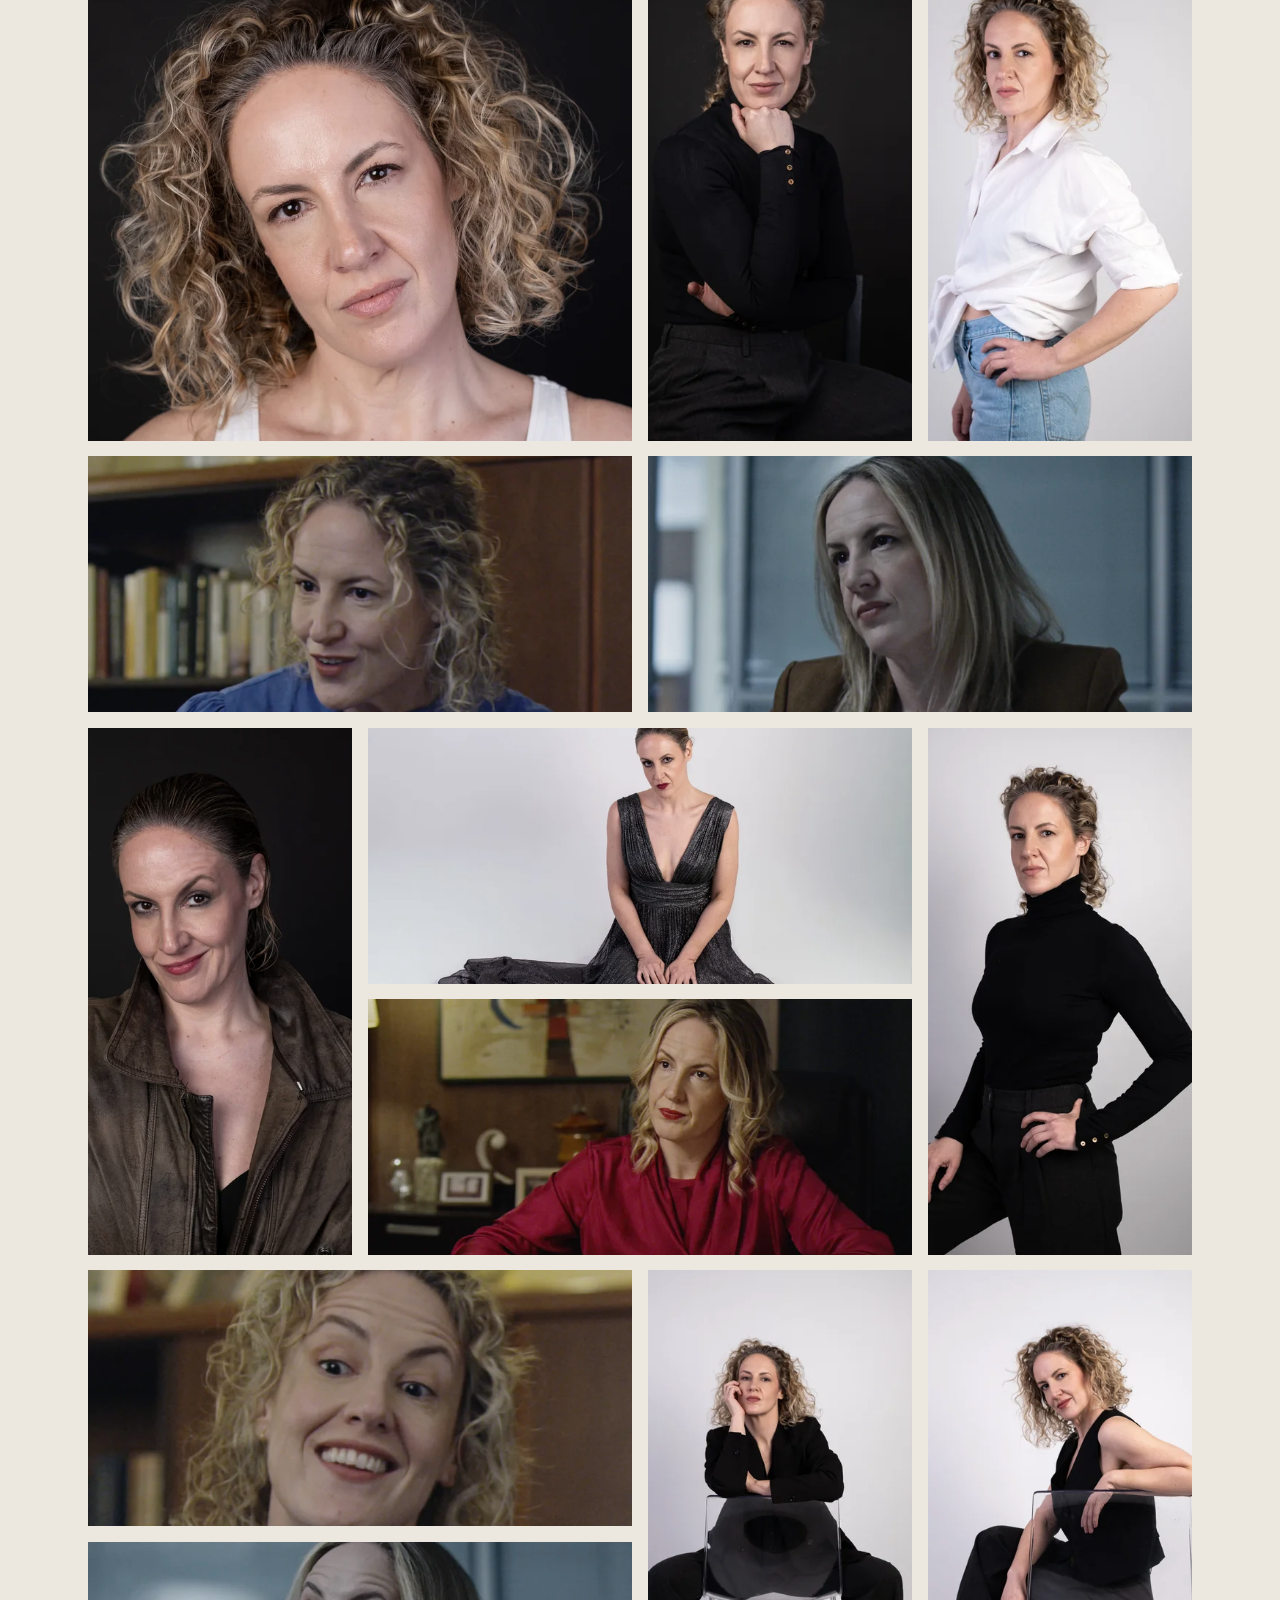
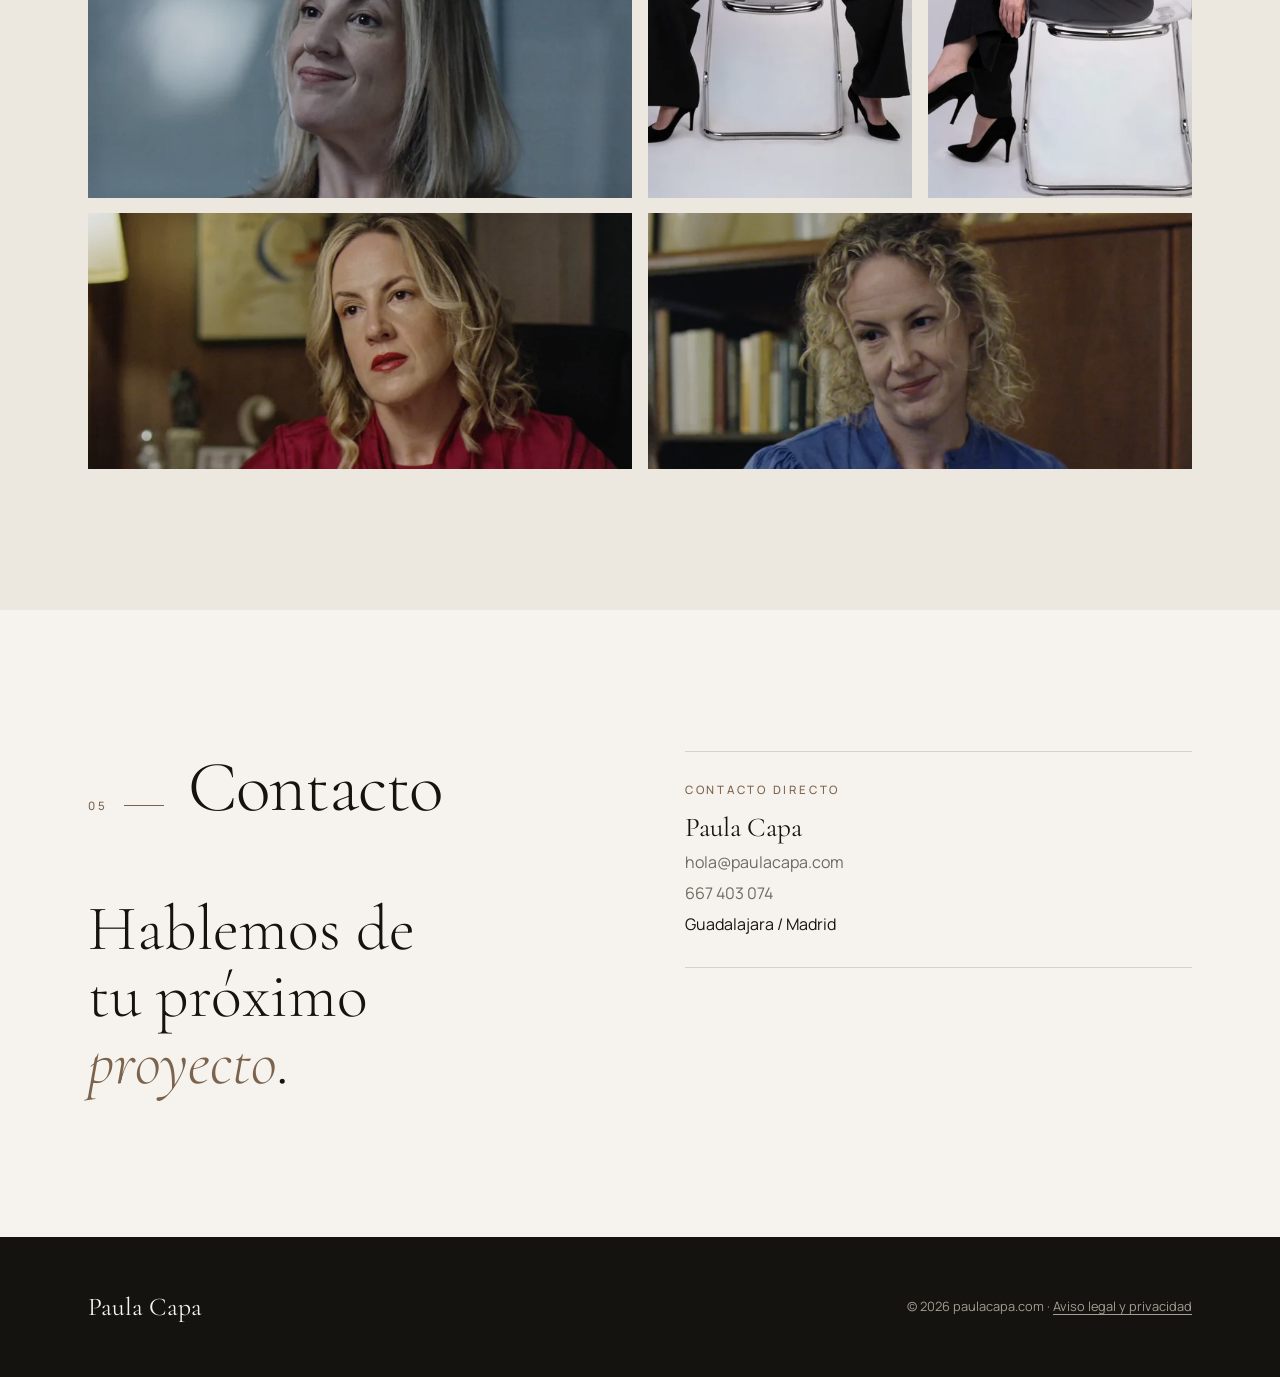
==== commit 849cd2f3: "Añadir estadísticas de visitas sin cookies con GoatCounter" ====
--- a/index.html
+++ b/index.html
@@ -407,5 +407,7 @@
     <p class="lb-counter" aria-live="polite"></p>
   </div>
 
+  <!-- Estadísticas de visitas sin cookies (GoatCounter) -->
+  <script data-goatcounter="https://jespino.goatcounter.com/count" async src="https://gc.zgo.at/count.js"></script>
 </body>
 </html>
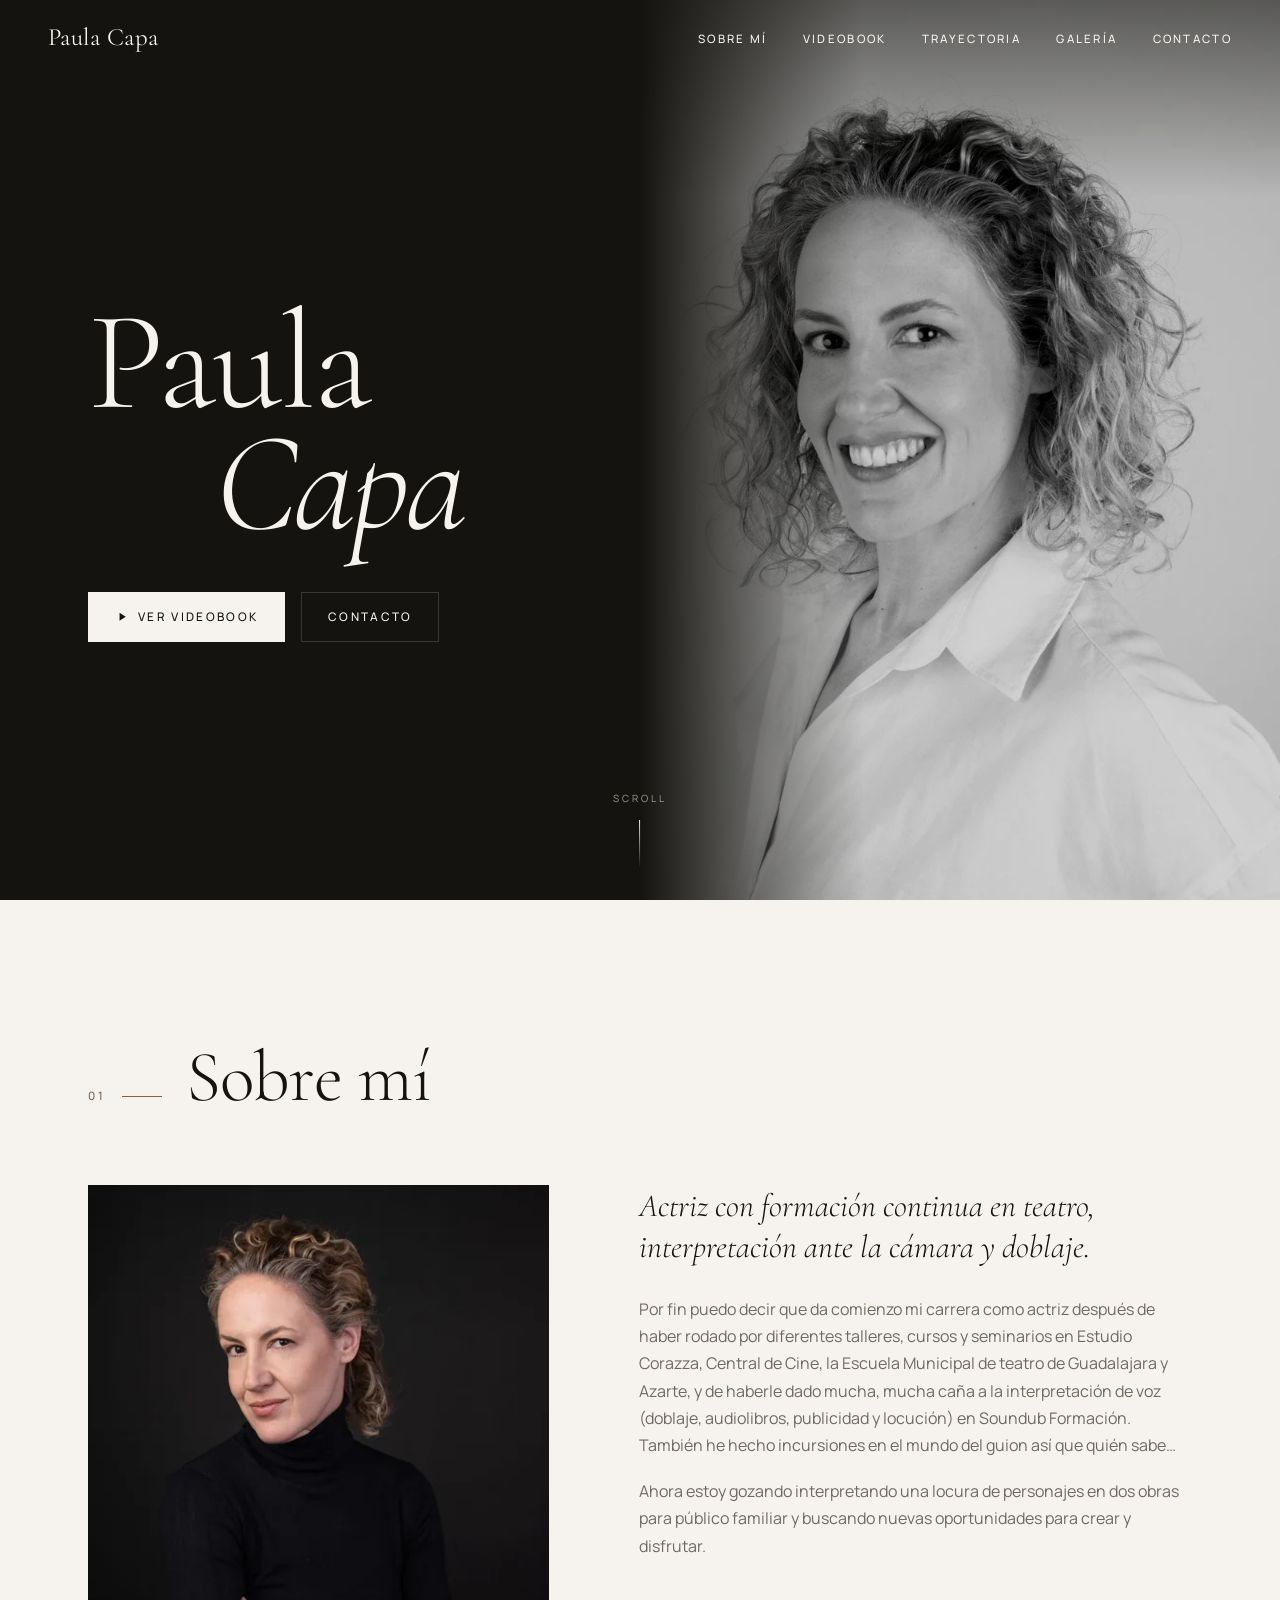
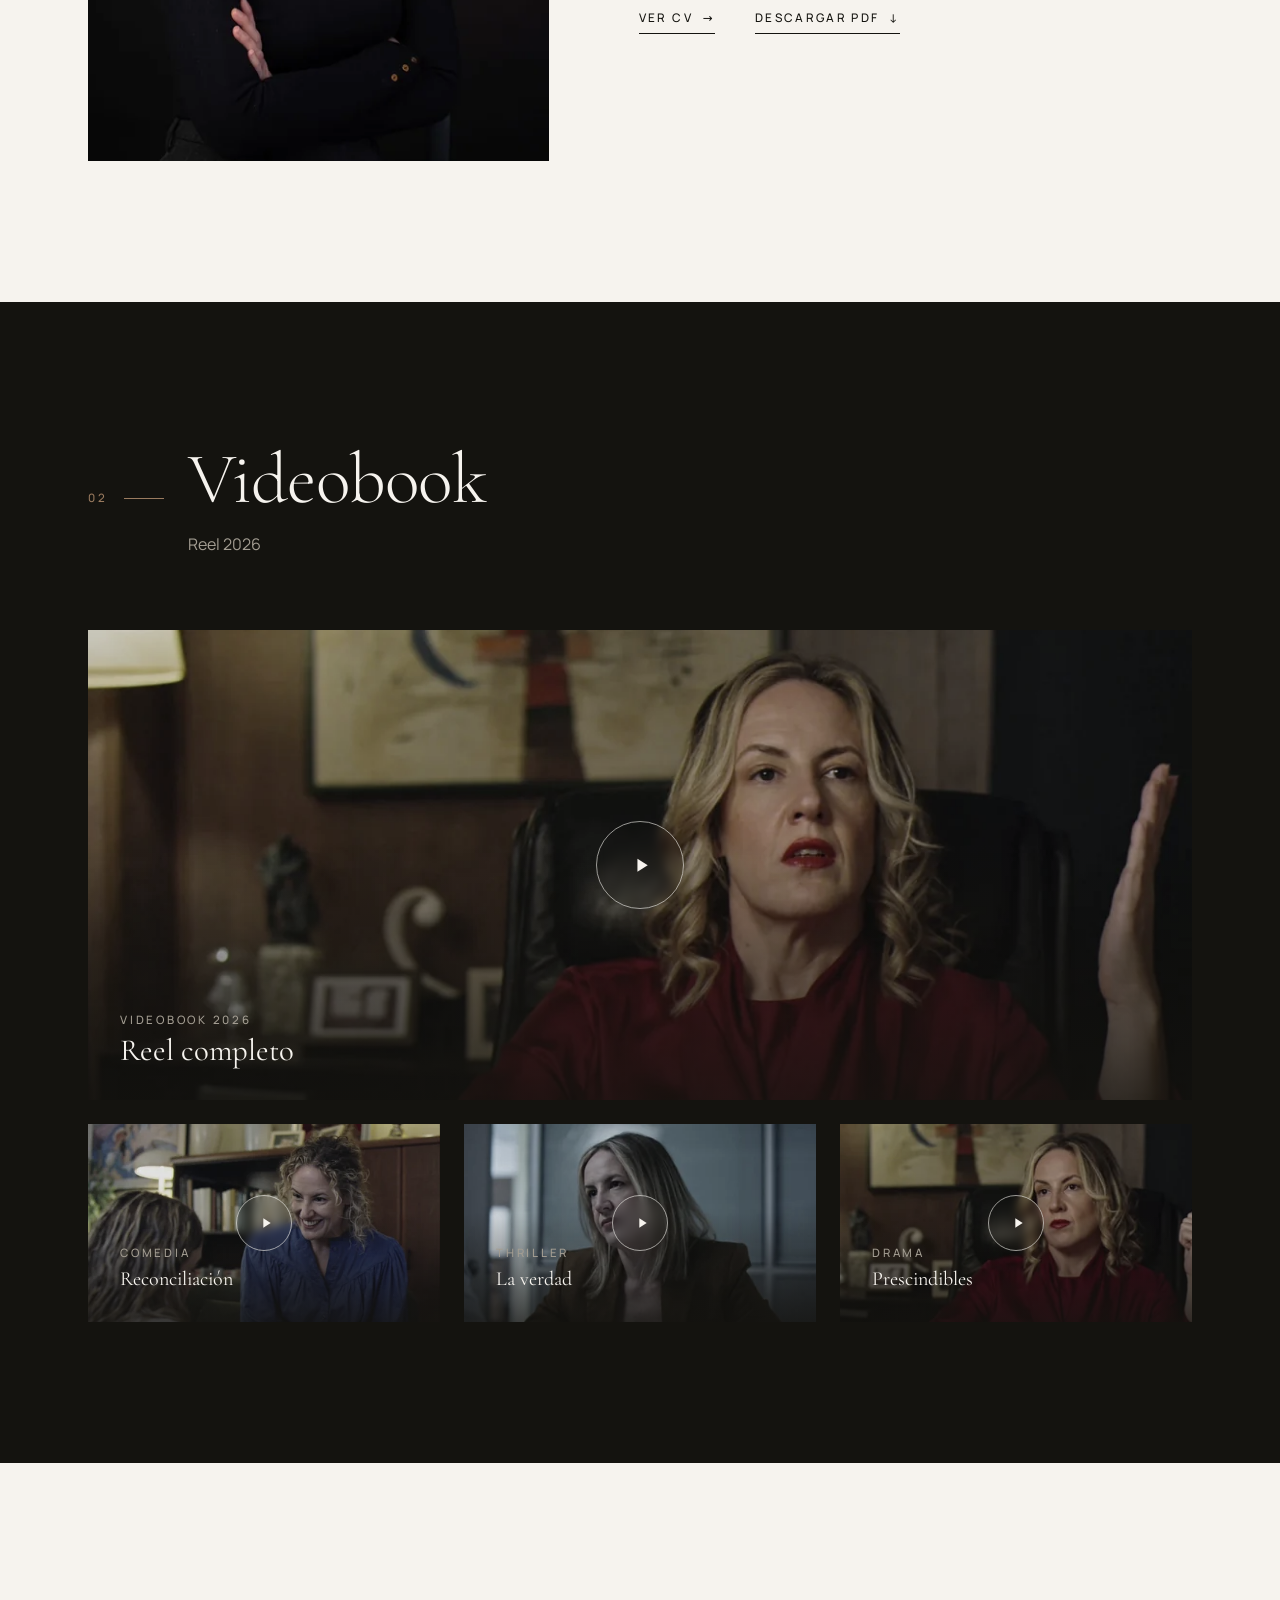
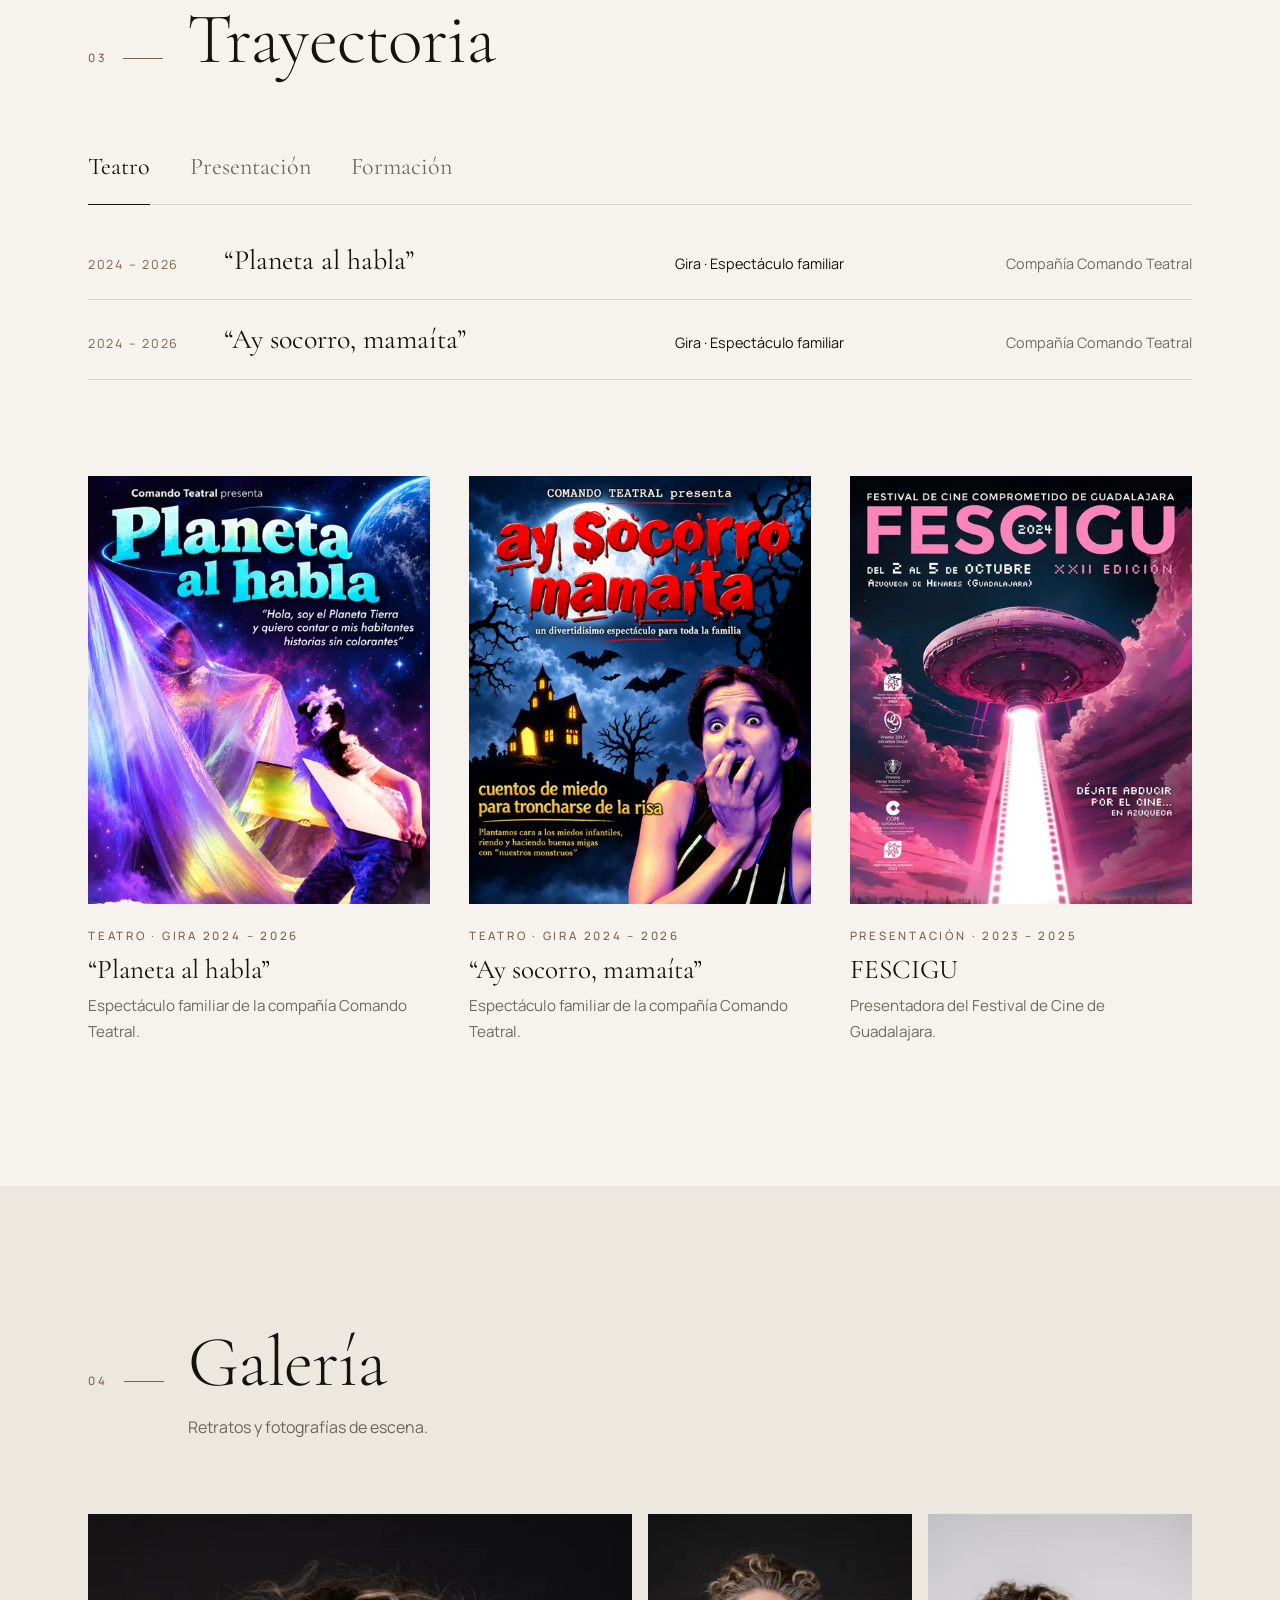
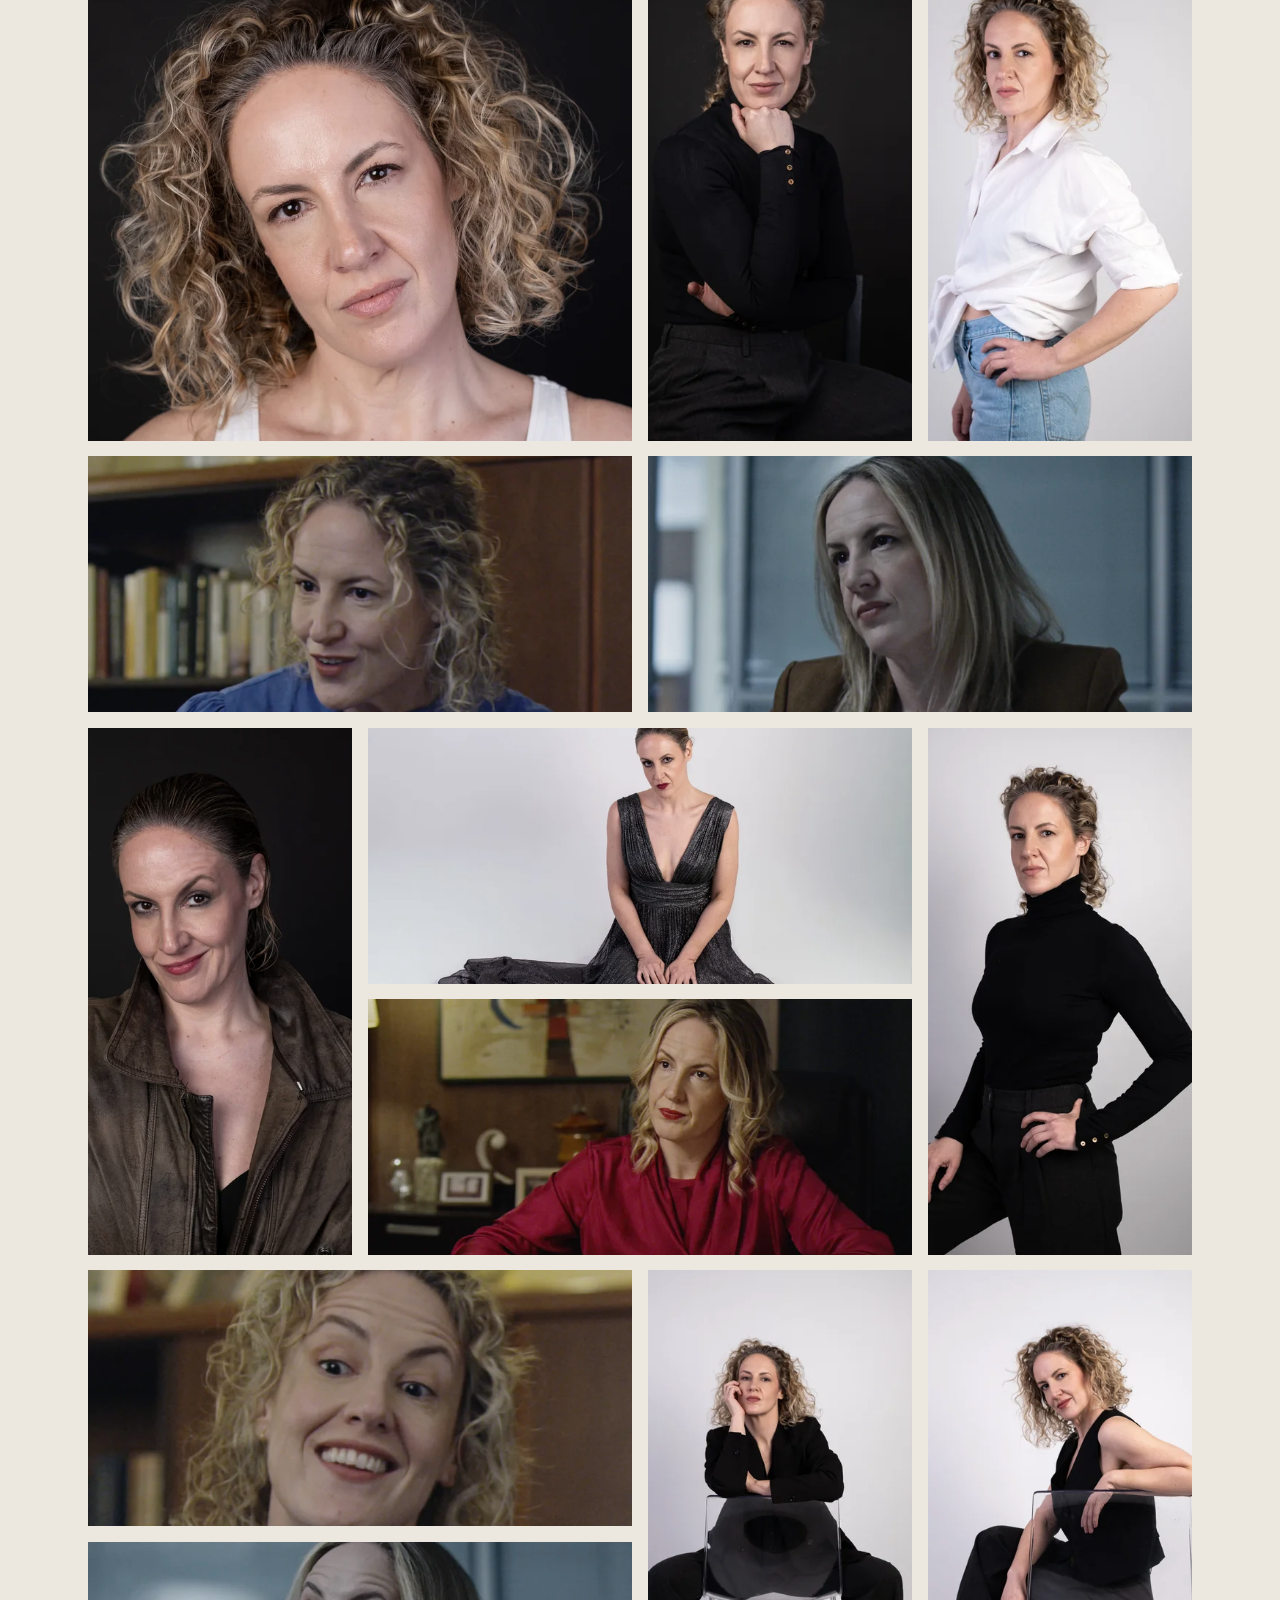
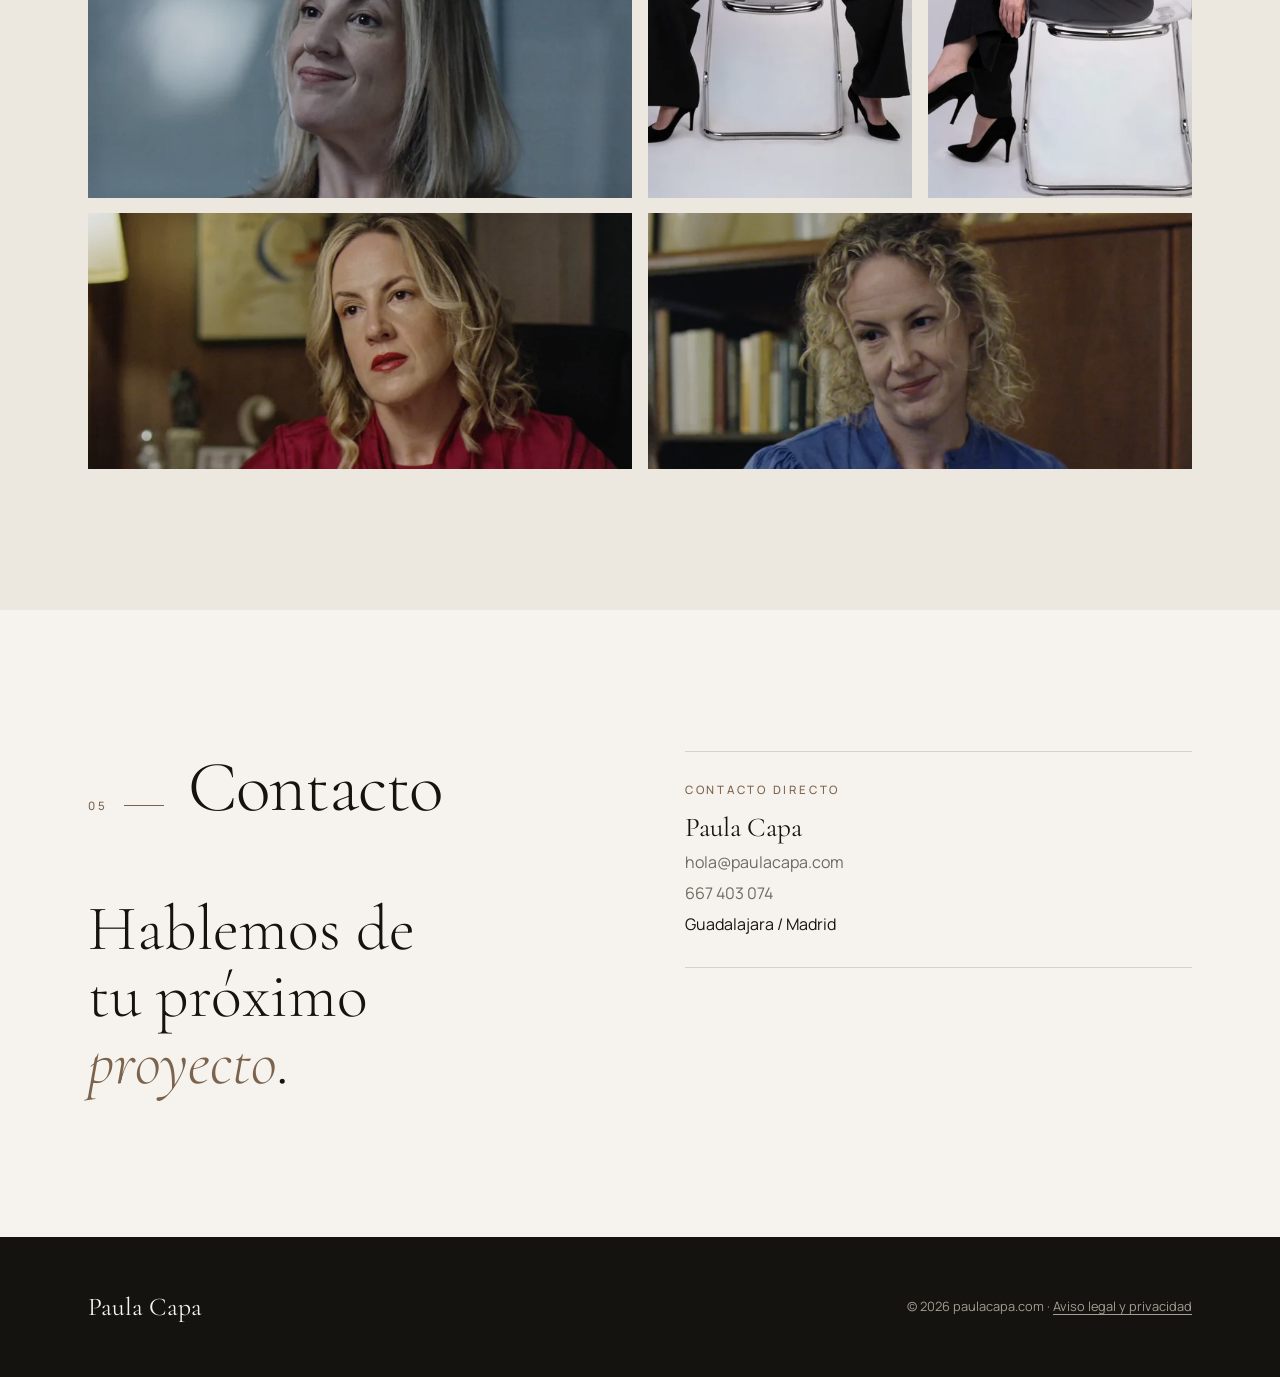
==== commit 8c214e4d: "Actualizar los carteles de Comando Teatral - Sustituir los carteles de «Planeta al habla» y «Ay soco" ====
--- a/index.html
+++ b/index.html
@@ -309,8 +309,8 @@
         <!-- Proyectos destacados -->
         <div class="highlights">
           <article class="highlight reveal">
-            <figure class="media media--card" data-label="“Planeta al habla” · 4:5">
-              <picture><source srcset="img/proyecto-1-480.webp 480w, img/proyecto-1-800.webp 800w, img/proyecto-1.webp 957w" sizes="(max-width: 520px) 100vw, (max-width: 860px) 480px, 342px" type="image/webp"><img src="img/proyecto-1.jpg" alt="Cartel de «Planeta al habla», de Comando Teatral" loading="lazy" width="957" height="1239"></picture>
+            <figure class="media media--card media--top" data-label="“Planeta al habla” · 4:5">
+              <picture><source srcset="img/proyecto-1-480.webp 480w, img/proyecto-1-800.webp 800w, img/proyecto-1.webp 1133w" sizes="(max-width: 520px) 100vw, (max-width: 860px) 480px, 342px" type="image/webp"><img src="img/proyecto-1.jpg" alt="Cartel de «Planeta al habla», de Comando Teatral" loading="lazy" width="1133" height="1600"></picture>
             </figure>
             <p class="highlight-meta">Teatro · Gira 2024 – 2026</p>
             <h3 class="highlight-title">“Planeta al habla”</h3>
@@ -318,7 +318,7 @@
           </article>
           <article class="highlight reveal">
             <figure class="media media--card media--top" data-label="“Ay socorro, mamaíta” · 4:5">
-              <picture><source srcset="img/proyecto-2-480.webp 480w, img/proyecto-2.webp 785w" sizes="(max-width: 520px) 100vw, (max-width: 860px) 480px, 342px" type="image/webp"><img src="img/proyecto-2.jpg" alt="Cartel de «Ay socorro, mamaíta», de Comando Teatral" loading="lazy" width="785" height="1111"></picture>
+              <picture><source srcset="img/proyecto-2-480.webp 480w, img/proyecto-2-800.webp 800w, img/proyecto-2.webp 1131w" sizes="(max-width: 520px) 100vw, (max-width: 860px) 480px, 342px" type="image/webp"><img src="img/proyecto-2.jpg" alt="Cartel de «Ay socorro, mamaíta», de Comando Teatral" loading="lazy" width="1131" height="1600"></picture>
             </figure>
             <p class="highlight-meta">Teatro · Gira 2024 – 2026</p>
             <h3 class="highlight-title">“Ay socorro, mamaíta”</h3>
